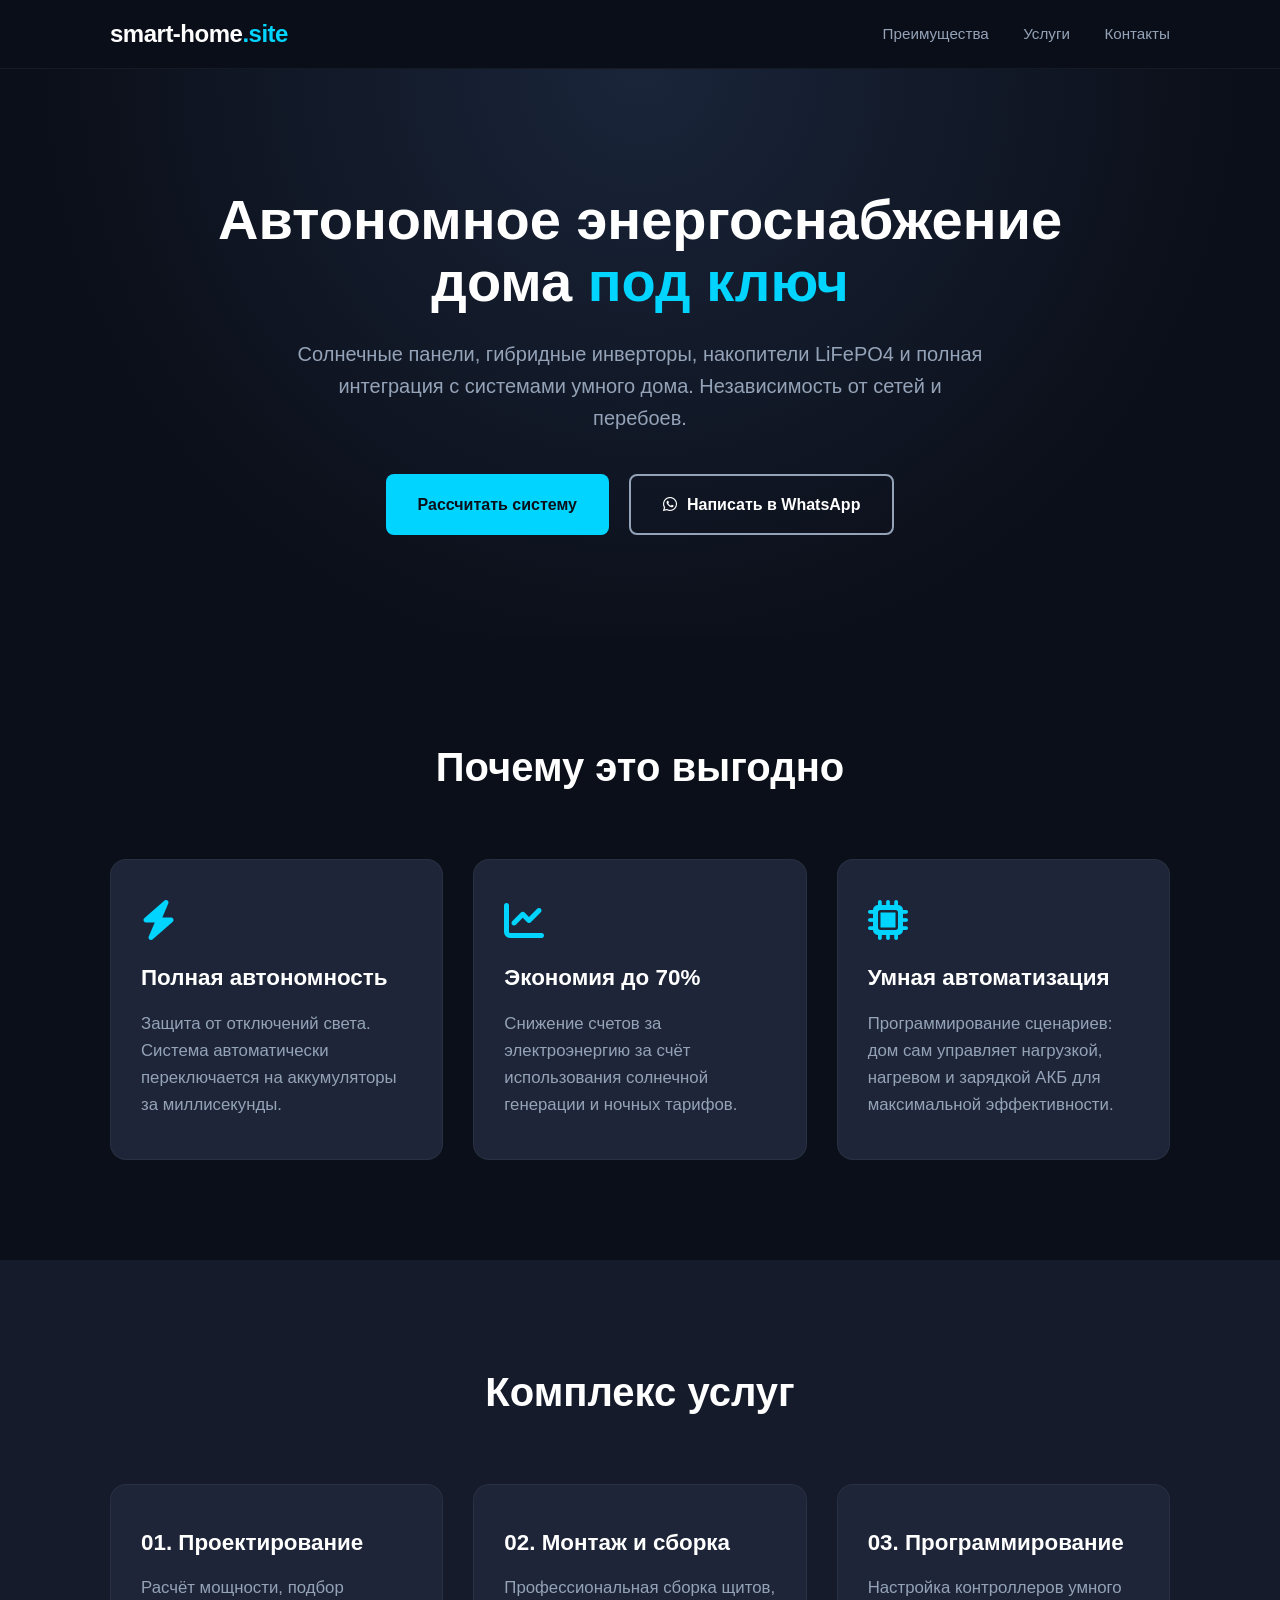
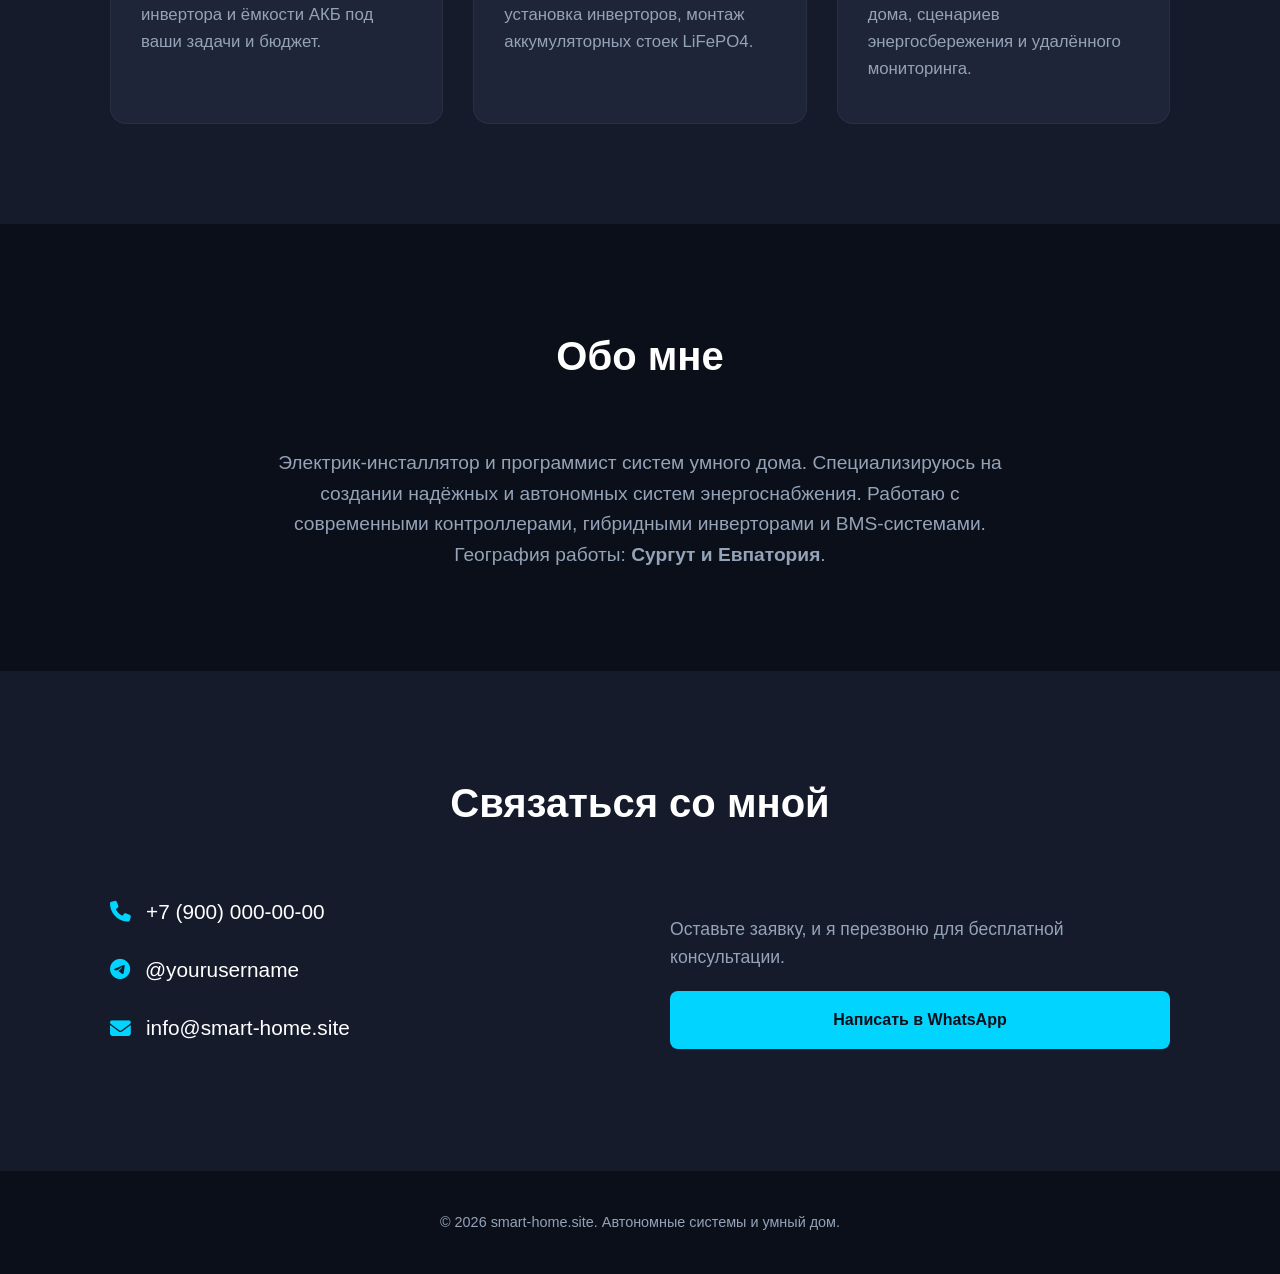
==== index.html @ 8fb22af4 "Update index.html" ====
<!DOCTYPE html>
<html lang="ru">
<head>
    <meta charset="UTF-8">
    <meta name="viewport" content="width=device-width, initial-scale=1.0">
    <title>Автономное энергоснабжение и умный дом | smart-home.site</title>
    <meta name="description" content="Проектирование и монтаж систем автономного энергоснабжения: солнечные панели, инверторы, LiFePO4 аккумуляторы и программирование умного дома. Сургут, Евпатория.">
    <link rel="stylesheet" href="style.css">
    <link rel="stylesheet" href="https://cdnjs.cloudflare.com/ajax/libs/font-awesome/6.4.0/css/all.min.css">
</head>
<body>
    <header>
        <div class="container header-content">
            <div class="logo">smart-home<span class="accent">.site</span></div>
            <nav>
                <a href="#advantages">Преимущества</a>
                <a href="#services">Услуги</a>
                <a href="#contact">Контакты</a>
            </nav>
        </div>
    </header>

    <section class="hero">
        <div class="container">
            <h1>Автономное энергоснабжение <br>дома <span class="accent">под ключ</span></h1>
            <p class="hero-subtitle">Солнечные панели, гибридные инверторы, накопители LiFePO4 и полная интеграция с системами умного дома. Независимость от сетей и перебоев.</p>
            <div class="hero-buttons">
                <a href="#contact" class="btn btn-primary">Рассчитать систему</a>
                <a href="https://wa.me/79000000000" class="btn btn-outline"><i class="fab fa-whatsapp"></i> Написать в WhatsApp</a>
            </div>
        </div>
    </section>

    <section id="advantages" class="section">
        <div class="container">
            <h2 class="section-title">Почему это выгодно</h2>
            <div class="grid-3">
                <div class="card">
                    <i class="fas fa-bolt card-icon"></i>
                    <h3>Полная автономность</h3>
                    <p>Защита от отключений света. Система автоматически переключается на аккумуляторы за миллисекунды.</p>
                </div>
                <div class="card">
                    <i class="fas fa-chart-line card-icon"></i>
                    <h3>Экономия до 70%</h3>
                    <p>Снижение счетов за электроэнергию за счёт использования солнечной генерации и ночных тарифов.</p>
                </div>
                <div class="card">
                    <i class="fas fa-microchip card-icon"></i>
                    <h3>Умная автоматизация</h3>
                    <p>Программирование сценариев: дом сам управляет нагрузкой, нагревом и зарядкой АКБ для максимальной эффективности.</p>
                </div>
            </div>
        </div>
    </section>

    <section id="services" class="section bg-darker">
        <div class="container">
            <h2 class="section-title">Комплекс услуг</h2>
            <div class="grid-3">
                <div class="service-card">
                    <h3>01. Проектирование</h3>
                    <p>Расчёт мощности, подбор инвертора и ёмкости АКБ под ваши задачи и бюджет.</p>
                </div>
                <div class="service-card">
                    <h3>02. Монтаж и сборка</h3>
                    <p>Профессиональная сборка щитов, установка инверторов, монтаж аккумуляторных стоек LiFePO4.</p>
                </div>
                <div class="service-card">
                    <h3>03. Программирование</h3>
                    <p>Настройка контроллеров умного дома, сценариев энергосбережения и удалённого мониторинга.</p>
                </div>
            </div>
        </div>
    </section>

    <section class="section">
        <div class="container about-block">
            <h2 class="section-title">Обо мне</h2>
            <p>Электрик-инсталлятор и программист систем умного дома. Специализируюсь на создании надёжных и автономных систем энергоснабжения. Работаю с современными контроллерами, гибридными инверторами и BMS-системами. География работы: <strong>Сургут и Евпатория</strong>.</p>
        </div>
    </section>

    <section id="contact" class="section bg-darker">
        <div class="container">
            <h2 class="section-title">Связаться со мной</h2>
            <div class="contact-grid">
                <div class="contact-info">
                    <p><i class="fas fa-phone accent"></i> <a href="tel:+79000000000">+7 (900) 000-00-00</a></p>
                    <p><i class="fab fa-telegram accent"></i> <a href="https://t.me/yourusername" target="_blank">@yourusername</a></p>
                    <p><i class="fas fa-envelope accent"></i> <a href="mailto:info@smart-home.site">info@smart-home.site</a></p>
                </div>
                <div class="contact-form">
                    <p class="form-note">Оставьте заявку, и я перезвоню для бесплатной консультации.</p>
                    <!-- Здесь можно позже подключить форму (например, Formspree или Telegram-бот) -->
                    <a href="https://wa.me/79000000000" class="btn btn-primary full-width">Написать в WhatsApp</a>
                </div>
            </div>
        </div>
    </section>

    <footer>
        <div class="container">
            <p>© 2026 smart-home.site. Автономные системы и умный дом.</p>
        </div>
    </footer>
</body>
</html>
---- style.css ----
:root {
    --bg-primary: #0b0f19;
    --bg-secondary: #151b2b;
    --bg-card: #1e2538;
    --accent: #00d4ff;
    --accent-hover: #00a8cc;
    --text-primary: #ffffff;
    --text-secondary: #94a3b8;
    --font-main: -apple-system, BlinkMacSystemFont, 'Segoe UI', Roboto, Oxygen, Ubuntu, Cantarell, sans-serif;
}

* { margin: 0; padding: 0; box-sizing: border-box; }

html { scroll-behavior: smooth; }

body {
    font-family: var(--font-main);
    background-color: var(--bg-primary);
    color: var(--text-primary);
    line-height: 1.6;
}

.container {
    max-width: 1100px;
    margin: 0 auto;
    padding: 0 20px;
}

/* Header */
header {
    background: rgba(11, 15, 25, 0.95);
    backdrop-filter: blur(10px);
    position: sticky;
    top: 0;
    z-index: 1000;
    border-bottom: 1px solid rgba(255,255,255,0.05);
    padding: 15px 0;
}

.header-content {
    display: flex;
    justify-content: space-between;
    align-items: center;
}

.logo {
    font-size: 1.5rem;
    font-weight: 700;
    letter-spacing: -0.5px;
}

.accent { color: var(--accent); }

nav a {
    color: var(--text-secondary);
    text-decoration: none;
    margin-left: 30px;
    font-size: 0.95rem;
    transition: color 0.3s;
}

nav a:hover { color: var(--accent); }

/* Hero */
.hero {
    padding: 120px 0 100px;
    text-align: center;
    background: radial-gradient(circle at top center, #1a253a 0%, var(--bg-primary) 70%);
}

.hero h1 {
    font-size: 3.5rem;
    line-height: 1.1;
    margin-bottom: 25px;
    font-weight: 800;
}

.hero-subtitle {
    font-size: 1.25rem;
    color: var(--text-secondary);
    max-width: 700px;
    margin: 0 auto 40px;
}

.hero-buttons {
    display: flex;
    gap: 20px;
    justify-content: center;
    flex-wrap: wrap;
}

/* Buttons */
.btn {
    display: inline-flex;
    align-items: center;
    gap: 10px;
    padding: 16px 32px;
    border-radius: 8px;
    text-decoration: none;
    font-weight: 600;
    font-size: 1rem;
    transition: all 0.3s ease;
}

.btn-primary {
    background: var(--accent);
    color: var(--bg-primary);
}

.btn-primary:hover {
    background: var(--accent-hover);
    transform: translateY(-2px);
    box-shadow: 0 10px 30px rgba(0, 212, 255, 0.2);
}

.btn-outline {
    border: 2px solid var(--text-secondary);
    color: var(--text-primary);
}

.btn-outline:hover {
    border-color: var(--accent);
    color: var(--accent);
}

.full-width { width: 100%; justify-content: center; }

/* Sections */
.section { padding: 100px 0; }
.bg-darker { background-color: var(--bg-secondary); }

.section-title {
    font-size: 2.5rem;
    text-align: center;
    margin-bottom: 60px;
    font-weight: 700;
}

/* Grid & Cards */
.grid-3 {
    display: grid;
    grid-template-columns: repeat(auto-fit, minmax(300px, 1fr));
    gap: 30px;
}

.card, .service-card {
    background: var(--bg-card);
    padding: 40px 30px;
    border-radius: 16px;
    border: 1px solid rgba(255,255,255,0.05);
    transition: transform 0.3s, border-color 0.3s;
}

.card:hover, .service-card:hover {
    transform: translateY(-5px);
    border-color: var(--accent);
}

.card-icon {
    font-size: 2.5rem;
    color: var(--accent);
    margin-bottom: 20px;
}

.card h3, .service-card h3 {
    font-size: 1.4rem;
    margin-bottom: 15px;
}

.card p, .service-card p {
    color: var(--text-secondary);
    font-size: 1.05rem;
}

/* About */
.about-block {
    text-align: center;
    max-width: 800px;
}

.about-block p {
    font-size: 1.2rem;
    color: var(--text-secondary);
}

/* Contact */
.contact-grid {
    display: grid;
    grid-template-columns: 1fr 1fr;
    gap: 60px;
    align-items: center;
}

.contact-info p {
    font-size: 1.3rem;
    margin-bottom: 25px;
    display: flex;
    align-items: center;
    gap: 15px;
}

.contact-info a {
    color: var(--text-primary);
    text-decoration: none;
    transition: color 0.3s;
}

.contact-info a:hover { color: var(--accent); }

.form-note {
    color: var(--text-secondary);
    margin-bottom: 20px;
    font-size: 1.1rem;
}

/* Footer */
footer {
    padding: 40px 0;
    text-align: center;
    color: var(--text-secondary);
    border-top: 1px solid rgba(255,255,255,0.05);
    font-size: 0.9rem;
}

/* Mobile */
@media (max-width: 768px) {
    .hero h1 { font-size: 2.2rem; }
    .hero-subtitle { font-size: 1.1rem; }
    .section-title { font-size: 2rem; margin-bottom: 40px; }
    .contact-grid { grid-template-columns: 1fr; gap: 40px; }
    nav { display: none; } /* Можно добавить бургер-меню позже, пока скрываем для простоты */
    .header-content { justify-content: center; }
}
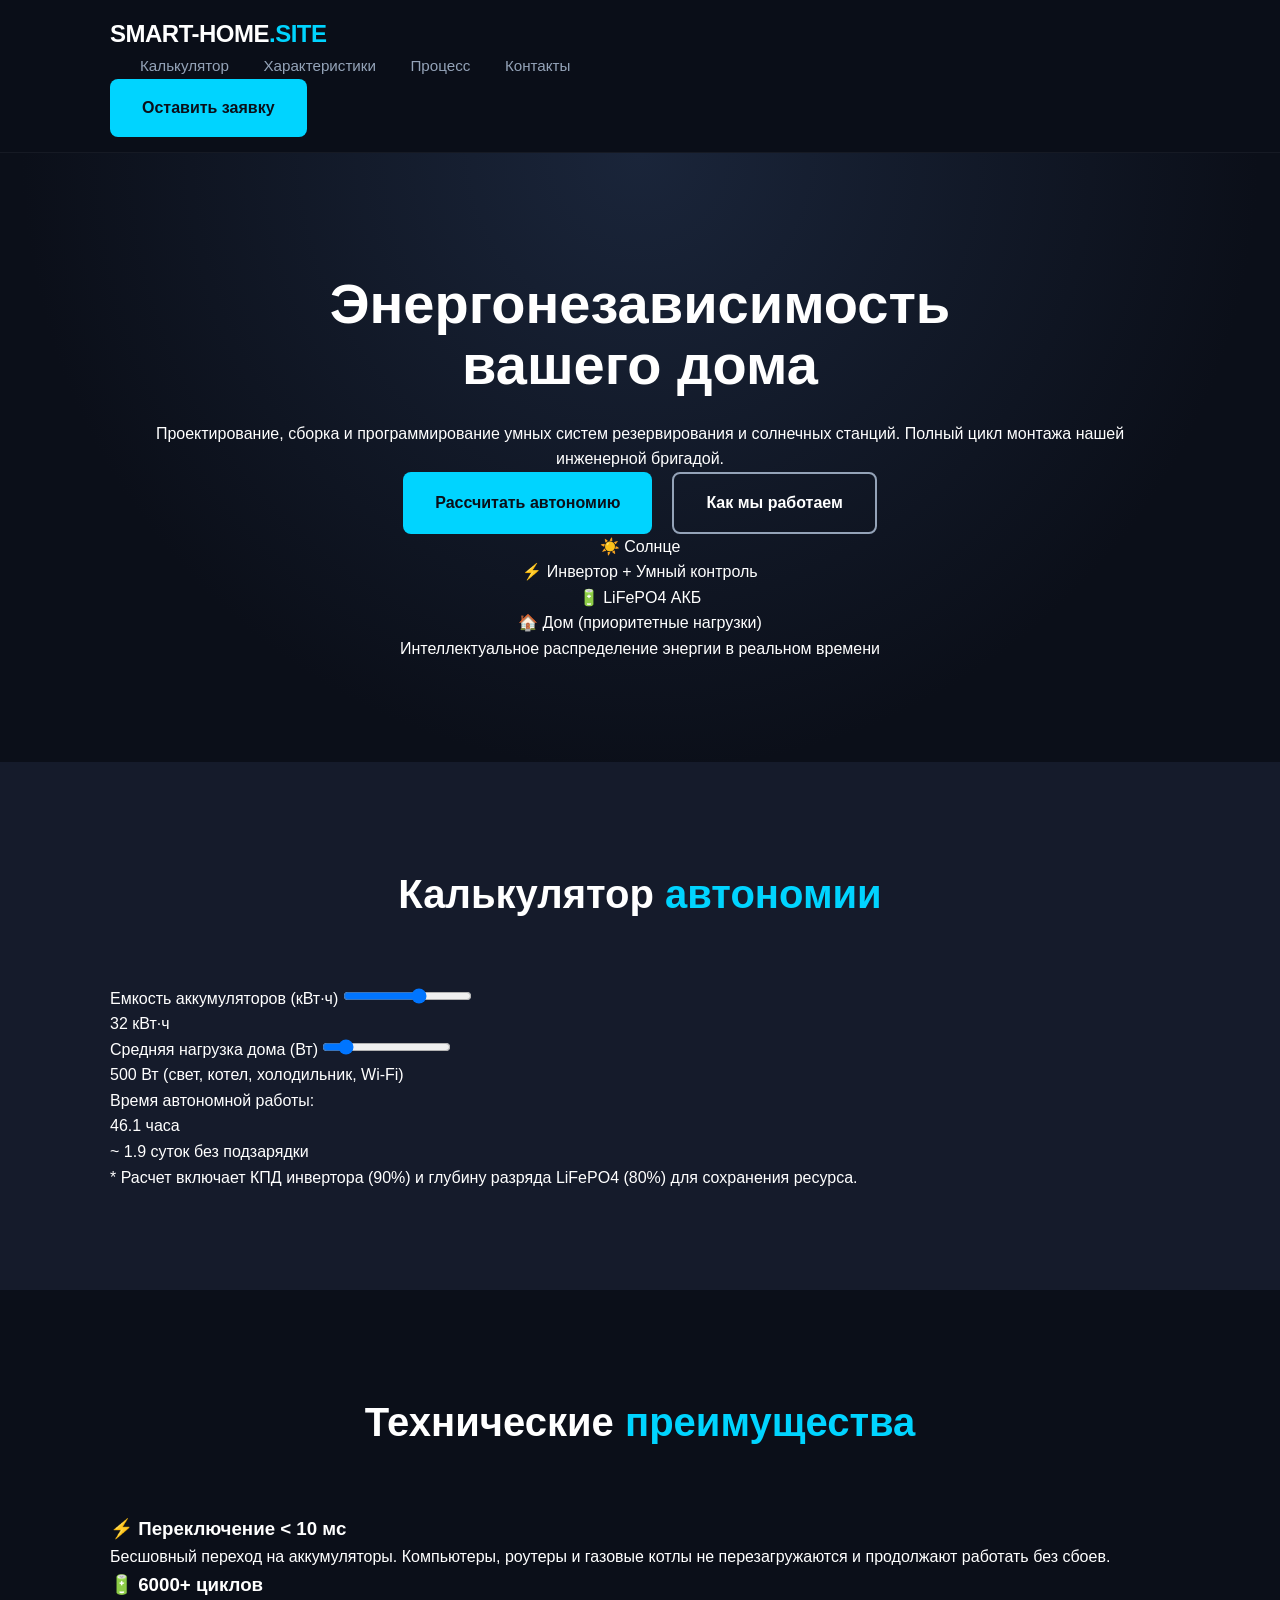
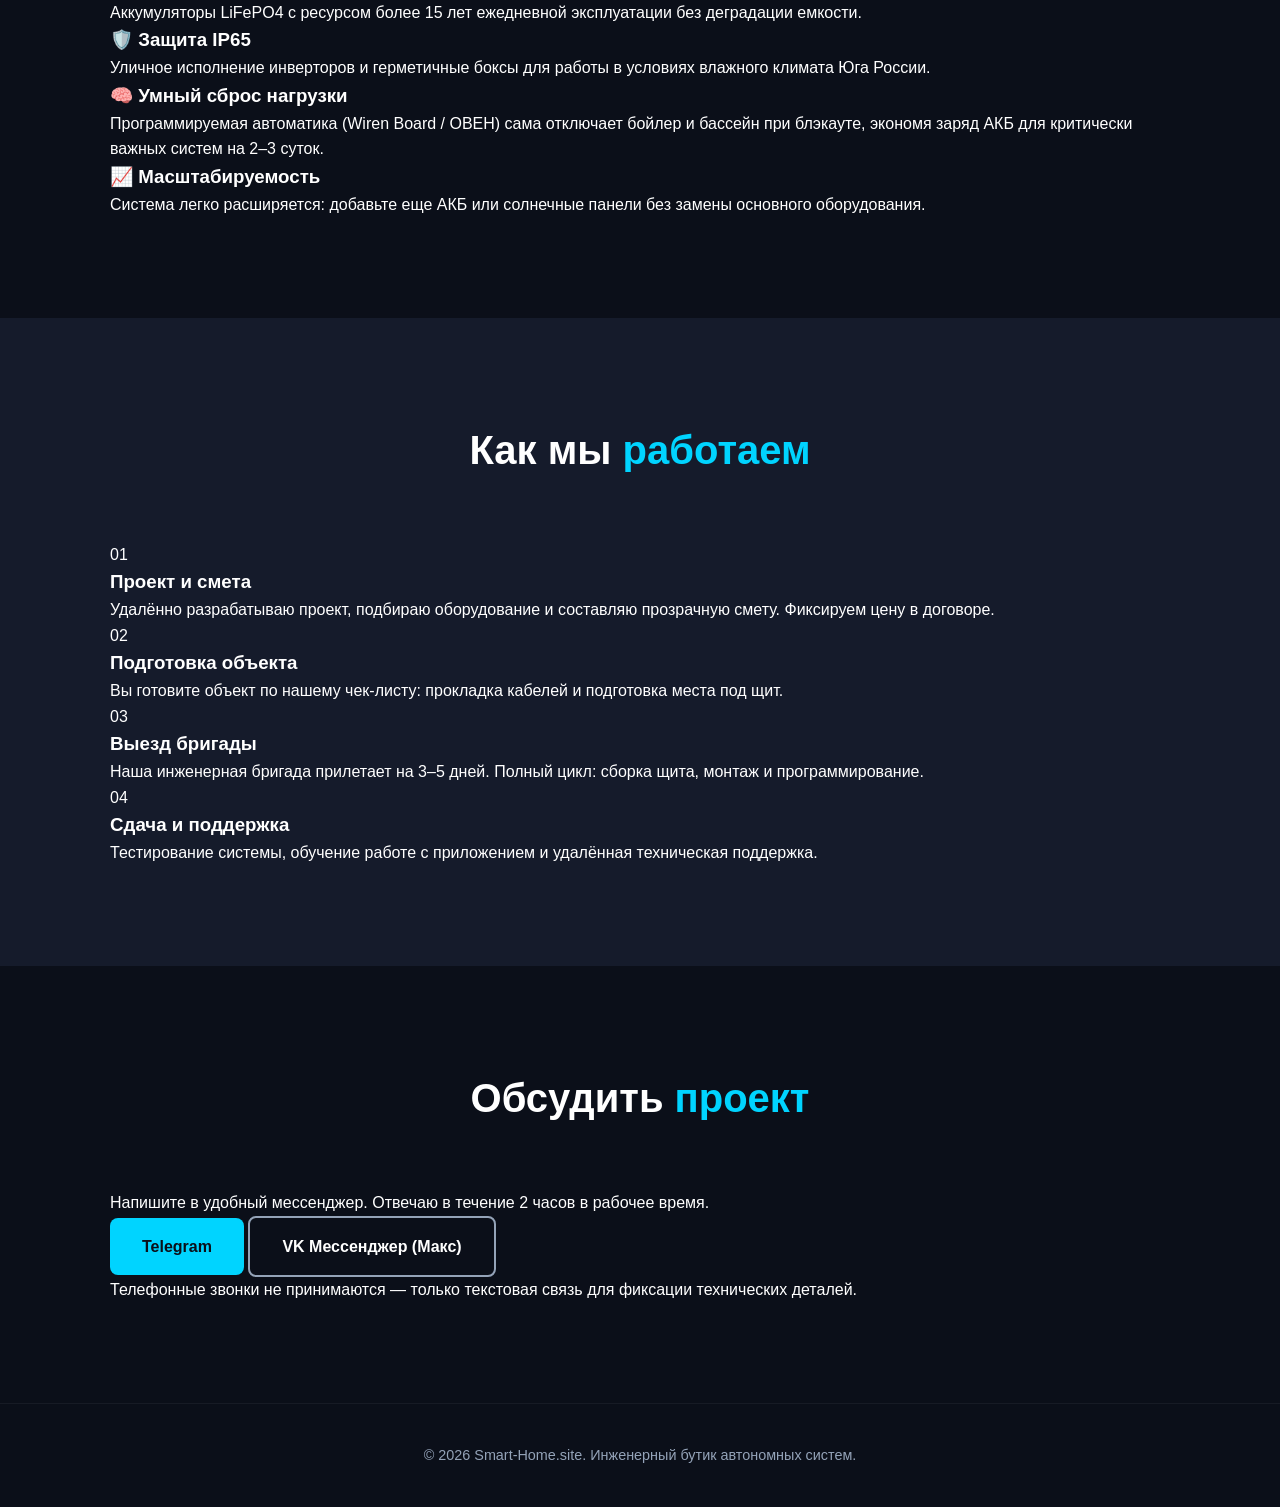
==== commit ddf55e76: "Update index.html" ====
--- a/index.html
+++ b/index.html
@@ -3,106 +3,195 @@
 <head>
     <meta charset="UTF-8">
     <meta name="viewport" content="width=device-width, initial-scale=1.0">
-    <title>Автономное энергоснабжение и умный дом | smart-home.site</title>
-    <meta name="description" content="Проектирование и монтаж систем автономного энергоснабжения: солнечные панели, инверторы, LiFePO4 аккумуляторы и программирование умного дома. Сургут, Евпатория.">
+    <title>Smart Home | Инженерный бутик автономных систем</title>
     <link rel="stylesheet" href="style.css">
-    <link rel="stylesheet" href="https://cdnjs.cloudflare.com/ajax/libs/font-awesome/6.4.0/css/all.min.css">
+    <link rel="preconnect" href="https://fonts.googleapis.com">
+    <link href="https://fonts.googleapis.com/css2?family=Inter:wght@400;600;800&display=swap" rel="stylesheet">
 </head>
 <body>
-    <header>
-        <div class="container header-content">
-            <div class="logo">smart-home<span class="accent">.site</span></div>
-            <nav>
-                <a href="#advantages">Преимущества</a>
-                <a href="#services">Услуги</a>
-                <a href="#contact">Контакты</a>
+
+    <header class="header">
+        <div class="container header-inner">
+            <div class="logo">SMART-HOME<span class="accent">.SITE</span></div>
+            <nav class="nav">
+                <a href="#calculator">Калькулятор</a>
+                <a href="#specs">Характеристики</a>
+                <a href="#process">Процесс</a>
+                <a href="#contacts">Контакты</a>
             </nav>
+            <a href="#contacts" class="btn btn-primary">Оставить заявку</a>
         </div>
     </header>
 
     <section class="hero">
-        <div class="container">
-            <h1>Автономное энергоснабжение <br>дома <span class="accent">под ключ</span></h1>
-            <p class="hero-subtitle">Солнечные панели, гибридные инверторы, накопители LiFePO4 и полная интеграция с системами умного дома. Независимость от сетей и перебоев.</p>
-            <div class="hero-buttons">
-                <a href="#contact" class="btn btn-primary">Рассчитать систему</a>
-                <a href="https://wa.me/79000000000" class="btn btn-outline"><i class="fab fa-whatsapp"></i> Написать в WhatsApp</a>
+        <div class="container hero-grid">
+            <div class="hero-text">
+                <h1>Энергонезависимость <br><span class="glow">вашего дома</span></h1>
+                <p>Проектирование, сборка и программирование умных систем резервирования и солнечных станций. Полный цикл монтажа нашей инженерной бригадой.</p>
+                <div class="hero-buttons">
+                    <a href="#calculator" class="btn btn-primary">Рассчитать автономию</a>
+                    <a href="#process" class="btn btn-outline">Как мы работаем</a>
+                </div>
+            </div>
+            
+            <!-- Интерактивная визуализация потоков энергии -->
+            <div class="hero-visual">
+                <div class="energy-diagram">
+                    <div class="node solar">
+                        <span class="icon">☀️</span>
+                        <span class="label">Солнце</span>
+                    </div>
+                    <div class="flow flow-1"></div>
+                    <div class="node inverter">
+                        <span class="icon">⚡</span>
+                        <span class="label">Инвертор + Умный контроль</span>
+                    </div>
+                    <div class="flow flow-2"></div>
+                    <div class="node battery">
+                        <span class="icon">🔋</span>
+                        <span class="label">LiFePO4 АКБ</span>
+                    </div>
+                    <div class="flow flow-3"></div>
+                    <div class="node house">
+                        <span class="icon">🏠</span>
+                        <span class="label">Дом (приоритетные нагрузки)</span>
+                    </div>
+                </div>
+                <p class="visual-caption">Интеллектуальное распределение энергии в реальном времени</p>
             </div>
         </div>
     </section>
 
-    <section id="advantages" class="section">
+    <section id="calculator" class="section bg-darker">
         <div class="container">
-            <h2 class="section-title">Почему это выгодно</h2>
-            <div class="grid-3">
-                <div class="card">
-                    <i class="fas fa-bolt card-icon"></i>
-                    <h3>Полная автономность</h3>
-                    <p>Защита от отключений света. Система автоматически переключается на аккумуляторы за миллисекунды.</p>
+            <h2 class="section-title">Калькулятор <span class="accent">автономии</span></h2>
+            <div class="calculator-card">
+                <div class="calc-inputs">
+                    <div class="input-group">
+                        <label>Емкость аккумуляторов (кВт·ч)</label>
+                        <input type="range" id="batteryCap" min="5" max="50" value="32" step="1">
+                        <div class="value-display"><span id="batteryVal">32</span> кВт·ч</div>
+                    </div>
+                    <div class="input-group">
+                        <label>Средняя нагрузка дома (Вт)</label>
+                        <input type="range" id="loadPower" min="100" max="3000" value="500" step="50">
+                        <div class="value-display"><span id="loadVal">500</span> Вт <span class="hint">(свет, котел, холодильник, Wi-Fi)</span></div>
+                    </div>
                 </div>
-                <div class="card">
-                    <i class="fas fa-chart-line card-icon"></i>
-                    <h3>Экономия до 70%</h3>
-                    <p>Снижение счетов за электроэнергию за счёт использования солнечной генерации и ночных тарифов.</p>
-                </div>
-                <div class="card">
-                    <i class="fas fa-microchip card-icon"></i>
-                    <h3>Умная автоматизация</h3>
-                    <p>Программирование сценариев: дом сам управляет нагрузкой, нагревом и зарядкой АКБ для максимальной эффективности.</p>
+                <div class="calc-result">
+                    <div class="result-label">Время автономной работы:</div>
+                    <div class="result-value"><span id="autonomyHours">54</span> часа</div>
+                    <div class="result-sub">~ <span id="autonomyDays">2.2</span> суток без подзарядки</div>
+                    <p class="calc-note">* Расчет включает КПД инвертора (90%) и глубину разряда LiFePO4 (80%) для сохранения ресурса.</p>
                 </div>
             </div>
         </div>
     </section>
 
-    <section id="services" class="section bg-darker">
+    <section id="specs" class="section">
         <div class="container">
-            <h2 class="section-title">Комплекс услуг</h2>
-            <div class="grid-3">
-                <div class="service-card">
-                    <h3>01. Проектирование</h3>
-                    <p>Расчёт мощности, подбор инвертора и ёмкости АКБ под ваши задачи и бюджет.</p>
+            <h2 class="section-title">Технические <span class="accent">преимущества</span></h2>
+            <div class="bento-grid">
+                <div class="bento-card large">
+                    <h3>⚡ Переключение < 10 мс</h3>
+                    <p>Бесшовный переход на аккумуляторы. Компьютеры, роутеры и газовые котлы не перезагружаются и продолжают работать без сбоев.</p>
                 </div>
-                <div class="service-card">
-                    <h3>02. Монтаж и сборка</h3>
-                    <p>Профессиональная сборка щитов, установка инверторов, монтаж аккумуляторных стоек LiFePO4.</p>
+                <div class="bento-card">
+                    <h3>🔋 6000+ циклов</h3>
+                    <p>Аккумуляторы LiFePO4 с ресурсом более 15 лет ежедневной эксплуатации без деградации емкости.</p>
                 </div>
-                <div class="service-card">
-                    <h3>03. Программирование</h3>
-                    <p>Настройка контроллеров умного дома, сценариев энергосбережения и удалённого мониторинга.</p>
+                <div class="bento-card">
+                    <h3>🛡️ Защита IP65</h3>
+                    <p>Уличное исполнение инверторов и герметичные боксы для работы в условиях влажного климата Юга России.</p>
+                </div>
+                <div class="bento-card wide">
+                    <h3>🧠 Умный сброс нагрузки</h3>
+                    <p>Программируемая автоматика (Wiren Board / ОВЕН) сама отключает бойлер и бассейн при блэкауте, экономя заряд АКБ для критически важных систем на 2–3 суток.</p>
+                </div>
+                <div class="bento-card">
+                    <h3>📈 Масштабируемость</h3>
+                    <p>Система легко расширяется: добавьте еще АКБ или солнечные панели без замены основного оборудования.</p>
                 </div>
             </div>
         </div>
     </section>
 
-    <section class="section">
-        <div class="container about-block">
-            <h2 class="section-title">Обо мне</h2>
-            <p>Электрик-инсталлятор и программист систем умного дома. Специализируюсь на создании надёжных и автономных систем энергоснабжения. Работаю с современными контроллерами, гибридными инверторами и BMS-системами. География работы: <strong>Сургут и Евпатория</strong>.</p>
-        </div>
-    </section>
-
-    <section id="contact" class="section bg-darker">
+    <section id="process" class="section bg-darker">
         <div class="container">
-            <h2 class="section-title">Связаться со мной</h2>
-            <div class="contact-grid">
-                <div class="contact-info">
-                    <p><i class="fas fa-phone accent"></i> <a href="tel:+79000000000">+7 (900) 000-00-00</a></p>
-                    <p><i class="fab fa-telegram accent"></i> <a href="https://t.me/yourusername" target="_blank">@yourusername</a></p>
-                    <p><i class="fas fa-envelope accent"></i> <a href="mailto:info@smart-home.site">info@smart-home.site</a></p>
+            <h2 class="section-title">Как мы <span class="accent">работаем</span></h2>
+            <div class="steps-grid">
+                <div class="step-card">
+                    <div class="step-number">01</div>
+                    <h3>Проект и смета</h3>
+                    <p>Удалённо разрабатываю проект, подбираю оборудование и составляю прозрачную смету. Фиксируем цену в договоре.</p>
                 </div>
-                <div class="contact-form">
-                    <p class="form-note">Оставьте заявку, и я перезвоню для бесплатной консультации.</p>
-                    <!-- Здесь можно позже подключить форму (например, Formspree или Telegram-бот) -->
-                    <a href="https://wa.me/79000000000" class="btn btn-primary full-width">Написать в WhatsApp</a>
+                <div class="step-card">
+                    <div class="step-number">02</div>
+                    <h3>Подготовка объекта</h3>
+                    <p>Вы готовите объект по нашему чек-листу: прокладка кабелей и подготовка места под щит.</p>
+                </div>
+                <div class="step-card">
+                    <div class="step-number">03</div>
+                    <h3>Выезд бригады</h3>
+                    <p>Наша инженерная бригада прилетает на 3–5 дней. Полный цикл: сборка щита, монтаж и программирование.</p>
+                </div>
+                <div class="step-card">
+                    <div class="step-number">04</div>
+                    <h3>Сдача и поддержка</h3>
+                    <p>Тестирование системы, обучение работе с приложением и удалённая техническая поддержка.</p>
                 </div>
             </div>
         </div>
     </section>
 
-    <footer>
+    <section id="contacts" class="section">
+        <div class="container contacts-content">
+            <h2 class="section-title">Обсудить <span class="accent">проект</span></h2>
+            <p class="contacts-subtitle">Напишите в удобный мессенджер. Отвечаю в течение 2 часов в рабочее время.</p>
+            <div class="contacts-links">
+                <a href="https://t.me/username" class="btn btn-primary btn-large">Telegram</a>
+                <a href="https://max.ru/username" class="btn btn-outline btn-large">VK Мессенджер (Макс)</a>
+            </div>
+            <p class="contacts-note">Телефонные звонки не принимаются — только текстовая связь для фиксации технических деталей.</p>
+        </div>
+    </section>
+
+    <footer class="footer">
         <div class="container">
-            <p>© 2026 smart-home.site. Автономные системы и умный дом.</p>
+            <p>© 2026 Smart-Home.site. Инженерный бутик автономных систем.</p>
         </div>
     </footer>
+
+    <script>
+        // Логика калькулятора автономии
+        const batterySlider = document.getElementById('batteryCap');
+        const loadSlider = document.getElementById('loadPower');
+        const batteryVal = document.getElementById('batteryVal');
+        const loadVal = document.getElementById('loadVal');
+        const autonomyHours = document.getElementById('autonomyHours');
+        const autonomyDays = document.getElementById('autonomyDays');
+
+        function calculate() {
+            const capacity = parseInt(batterySlider.value);
+            const load = parseInt(loadSlider.value);
+            
+            batteryVal.textContent = capacity;
+            loadVal.textContent = load;
+
+            // Формула: (Емкость * 1000 * 0.9 (КПД инвертора) * 0.8 (глубина разряда)) / Нагрузка
+            const usableEnergy = capacity * 1000 * 0.9 * 0.8;
+            const hours = (usableEnergy / load).toFixed(1);
+            const days = (hours / 24).toFixed(1);
+
+            autonomyHours.textContent = hours;
+            autonomyDays.textContent = days;
+        }
+
+        batterySlider.addEventListener('input', calculate);
+        loadSlider.addEventListener('input', calculate);
+        
+        // Инициализация
+        calculate();
+    </script>
 </body>
 </html>
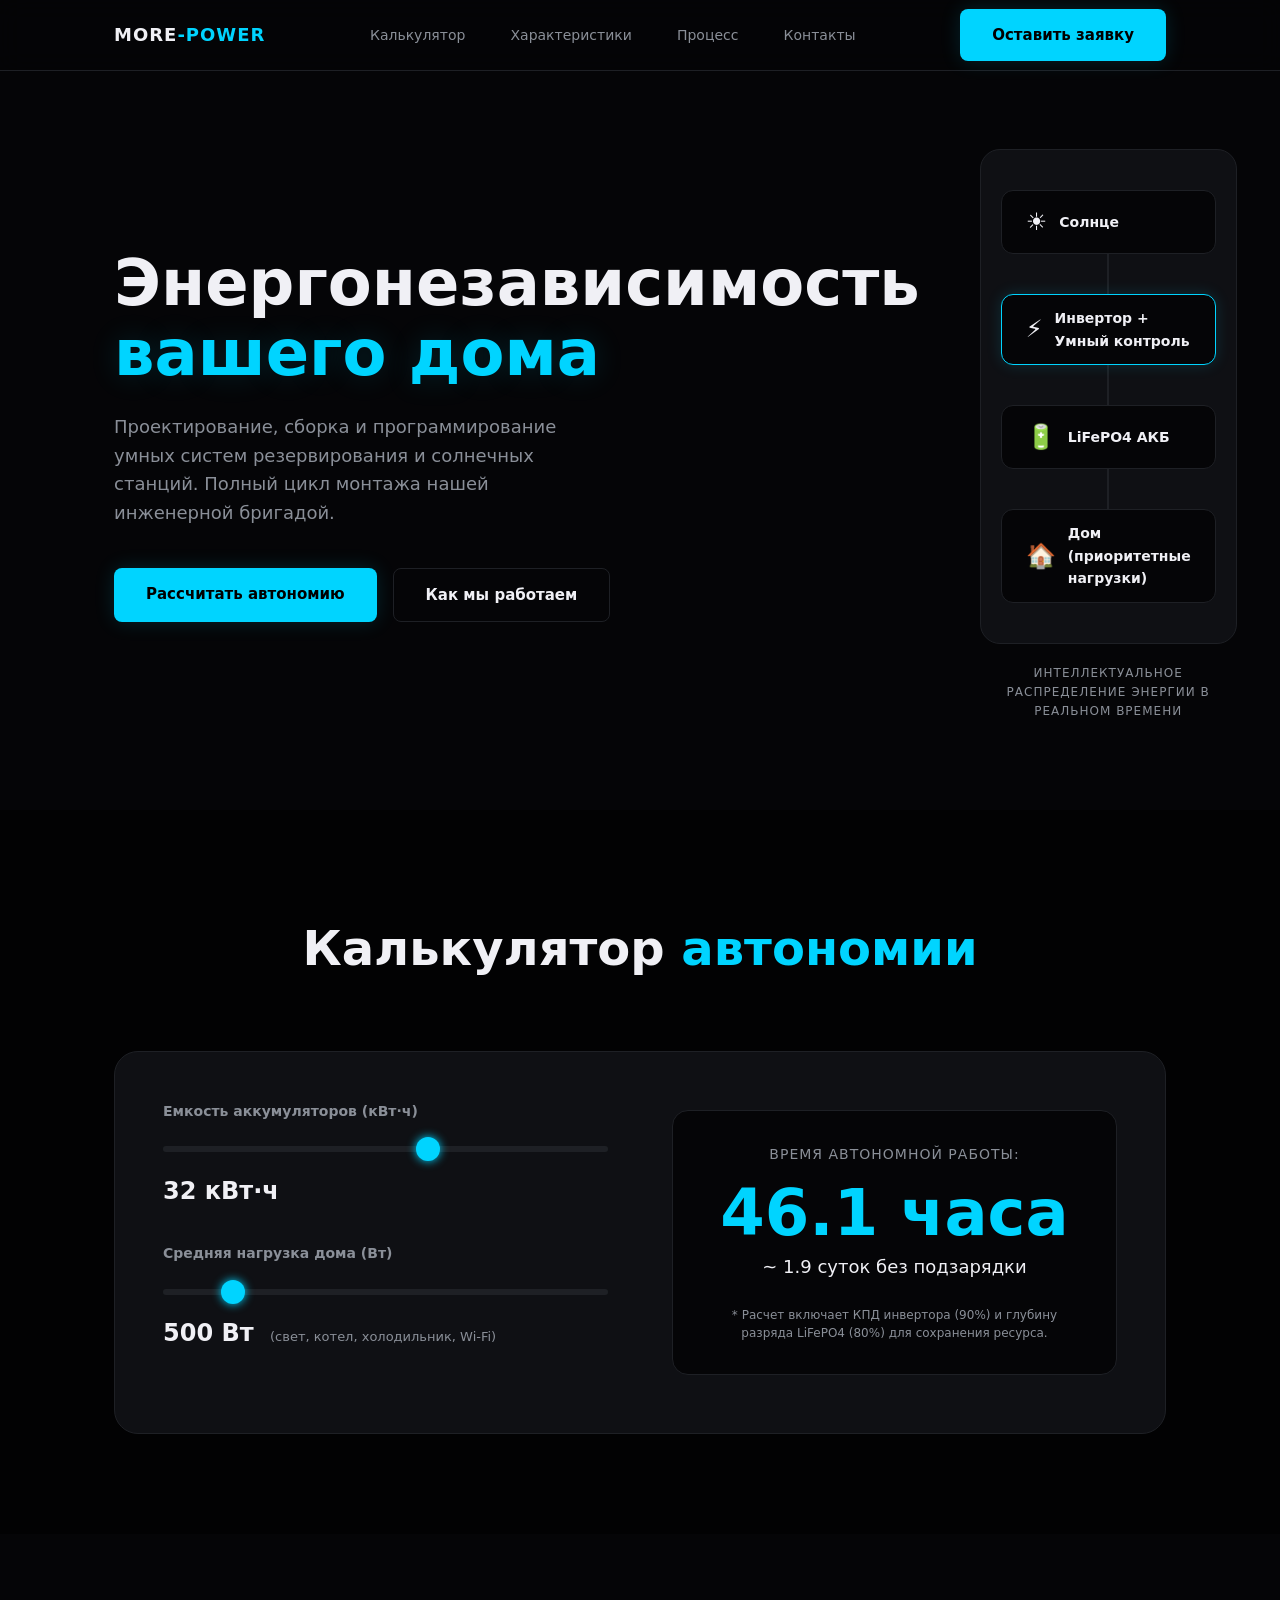
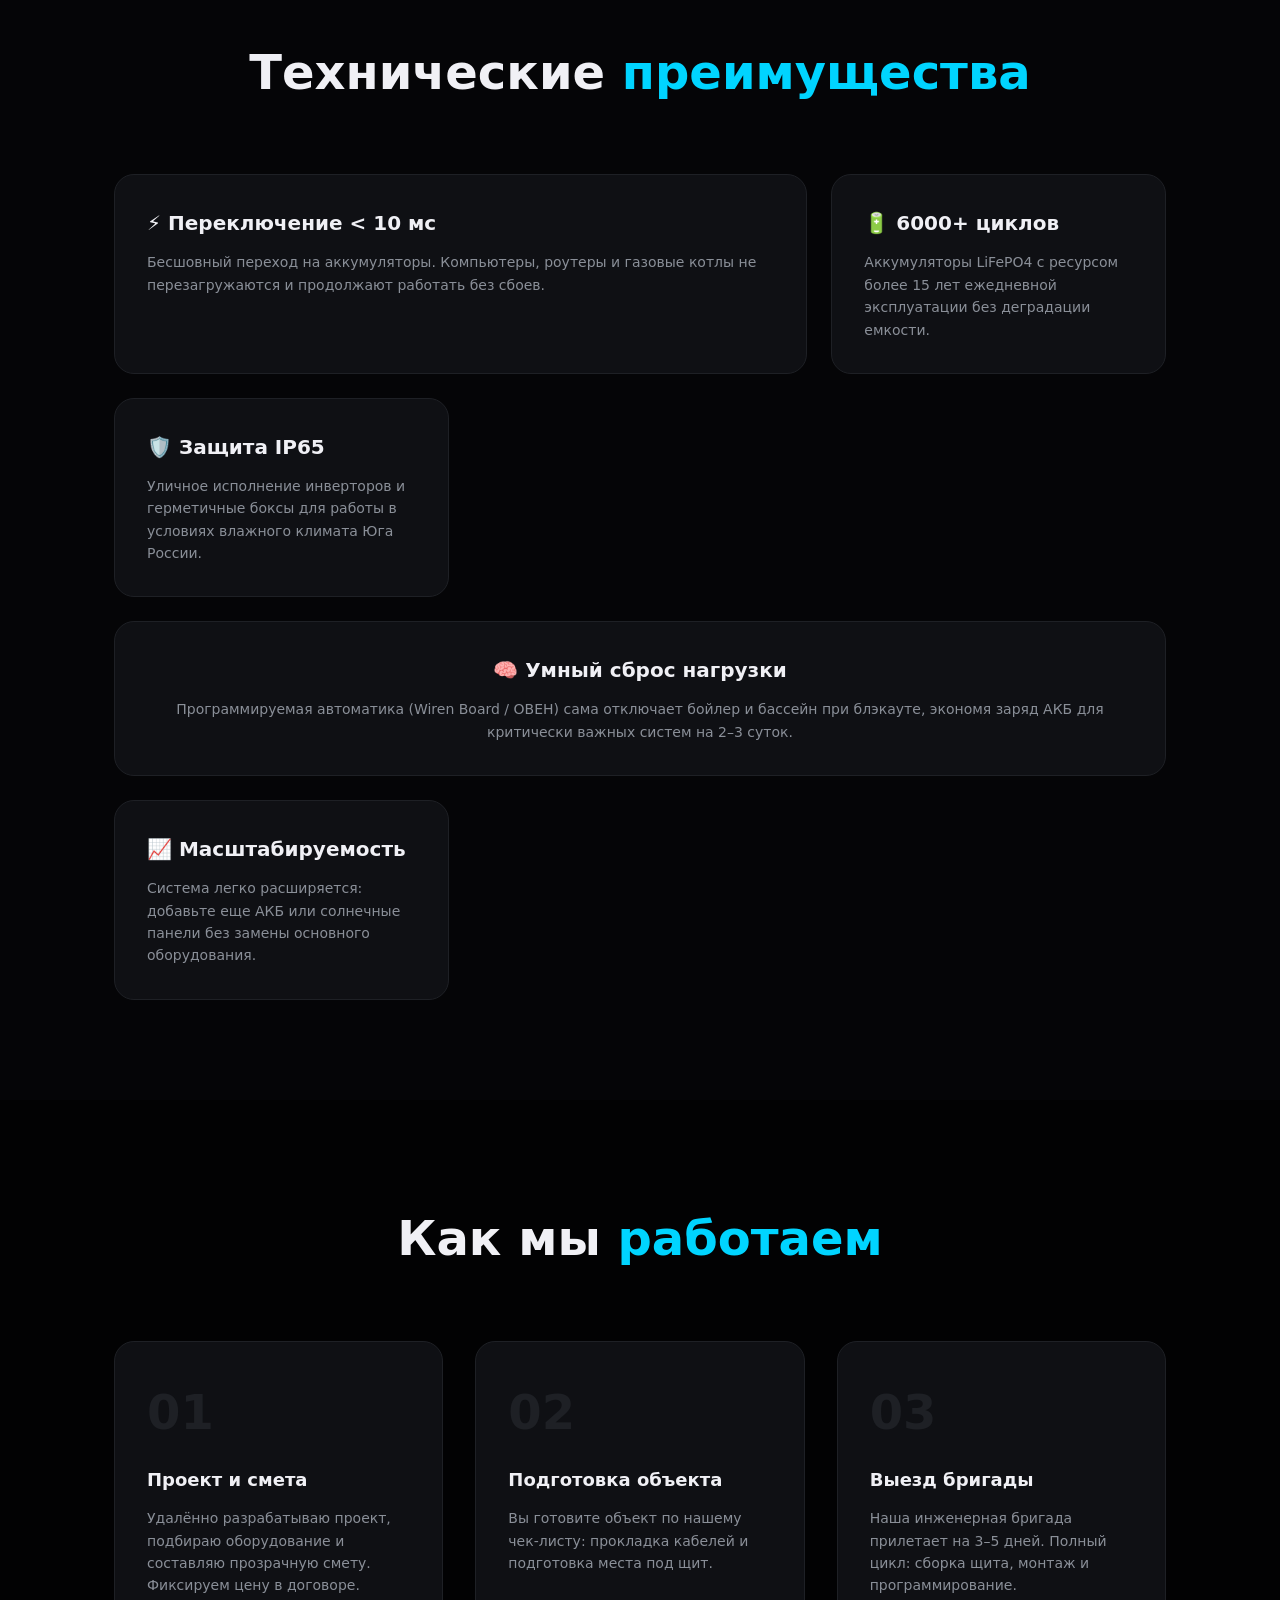
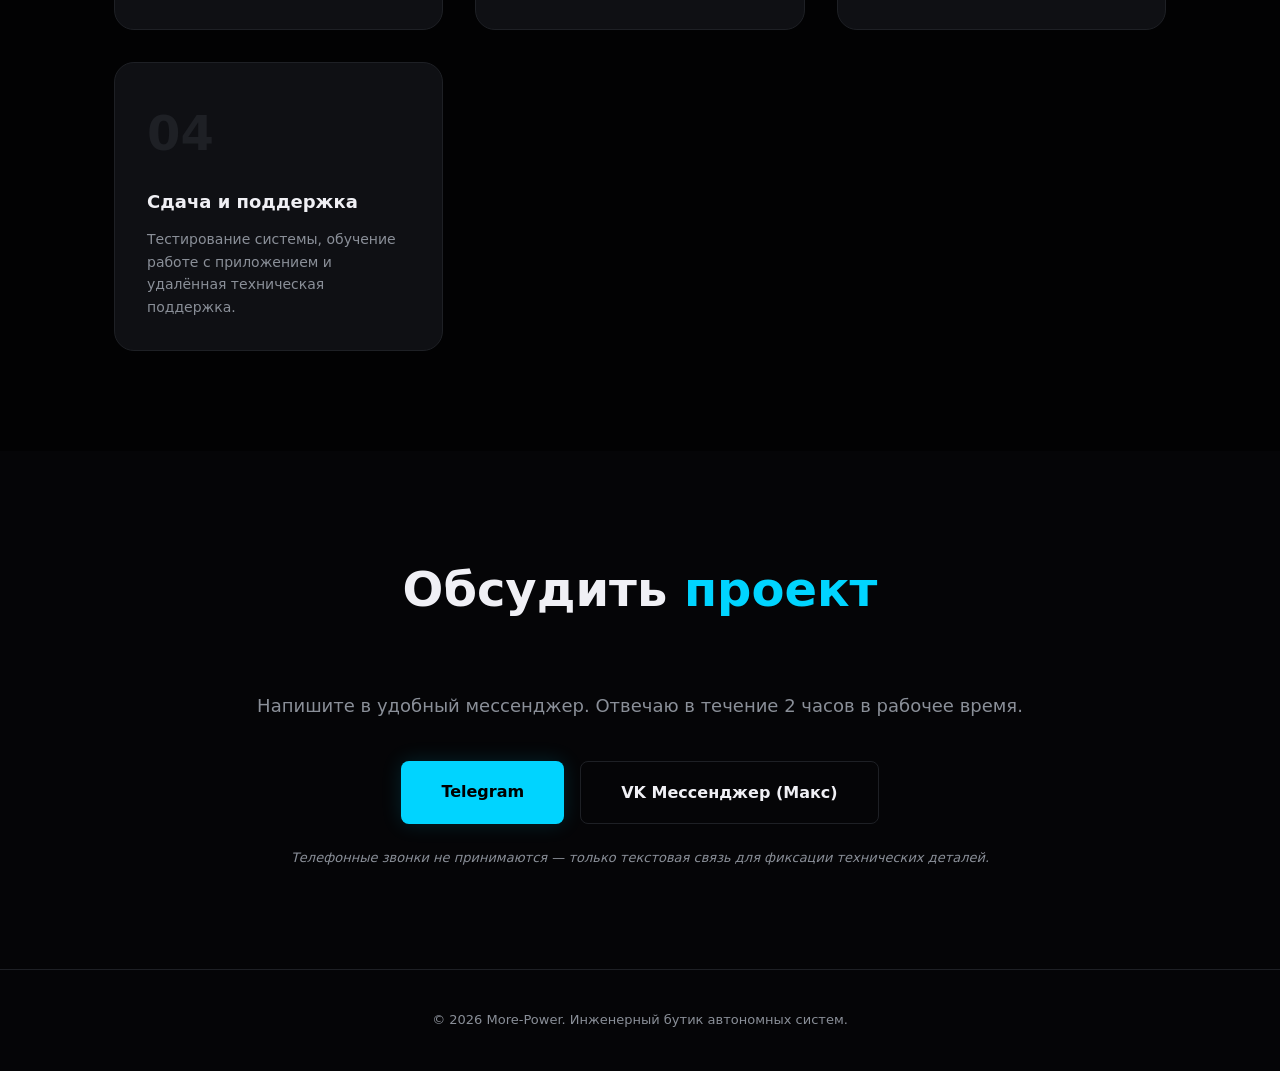
==== commit 9533efca: "Update index.html" ====
--- a/index.html
+++ b/index.html
@@ -3,7 +3,7 @@
 <head>
     <meta charset="UTF-8">
     <meta name="viewport" content="width=device-width, initial-scale=1.0">
-    <title>Smart Home | Инженерный бутик автономных систем</title>
+    <title>More Power | Инженерный бутик автономных систем</title>
     <link rel="stylesheet" href="style.css">
     <link rel="preconnect" href="https://fonts.googleapis.com">
     <link href="https://fonts.googleapis.com/css2?family=Inter:wght@400;600;800&display=swap" rel="stylesheet">
@@ -12,7 +12,7 @@
 
     <header class="header">
         <div class="container header-inner">
-            <div class="logo">SMART-HOME<span class="accent">.SITE</span></div>
+            <div class="logo">MORE<span class="accent">-POWER</span></div>
             <nav class="nav">
                 <a href="#calculator">Калькулятор</a>
                 <a href="#specs">Характеристики</a>
@@ -158,7 +158,7 @@
 
     <footer class="footer">
         <div class="container">
-            <p>© 2026 Smart-Home.site. Инженерный бутик автономных систем.</p>
+            <p>© 2026 More-Power. Инженерный бутик автономных систем.</p>
         </div>
     </footer>
 
--- a/style.css
+++ b/style.css
@@ -1,233 +1,167 @@
 :root {
-    --bg-primary: #0b0f19;
-    --bg-secondary: #151b2b;
-    --bg-card: #1e2538;
-    --accent: #00d4ff;
-    --accent-hover: #00a8cc;
-    --text-primary: #ffffff;
-    --text-secondary: #94a3b8;
-    --font-main: -apple-system, BlinkMacSystemFont, 'Segoe UI', Roboto, Oxygen, Ubuntu, Cantarell, sans-serif;
+    --bg-main: #050507;
+    --bg-darker: #020203;
+    --bg-card: #0f1014;
+    --text-main: #f0f0f5;
+    --text-muted: #8a8f98;
+    --accent: #00d4ff; /* Электрический голубой для свечения энергии */
+    --accent-dim: rgba(0, 212, 255, 0.15);
+    --border: #1e2025;
+    --font: 'Inter', system-ui, sans-serif;
 }
 
 * { margin: 0; padding: 0; box-sizing: border-box; }
 
-html { scroll-behavior: smooth; }
-
 body {
-    font-family: var(--font-main);
-    background-color: var(--bg-primary);
-    color: var(--text-primary);
+    font-family: var(--font);
+    background-color: var(--bg-main);
+    color: var(--text-main);
     line-height: 1.6;
+    -webkit-font-smoothing: antialiased;
 }
 
-.container {
-    max-width: 1100px;
-    margin: 0 auto;
-    padding: 0 20px;
+.container { max-width: 1100px; margin: 0 auto; padding: 0 24px; }
+a { text-decoration: none; color: inherit; }
+
+/* Кнопки */
+.btn {
+    display: inline-block;
+    padding: 14px 32px;
+    border-radius: 8px;
+    font-size: 15px;
+    font-weight: 600;
+    transition: all 0.3s ease;
+    cursor: pointer;
 }
+.btn-primary {
+    background-color: var(--accent);
+    color: #000;
+    box-shadow: 0 0 20px var(--accent-dim);
+}
+.btn-primary:hover { box-shadow: 0 0 30px rgba(0, 212, 255, 0.4); transform: translateY(-2px); }
+.btn-outline {
+    background-color: transparent;
+    border: 1px solid var(--border);
+    color: var(--text-main);
+}
+.btn-outline:hover { border-color: var(--accent); color: var(--accent); }
+.btn-large { padding: 18px 40px; font-size: 16px; }
 
-/* Header */
-header {
-    background: rgba(11, 15, 25, 0.95);
-    backdrop-filter: blur(10px);
-    position: sticky;
-    top: 0;
-    z-index: 1000;
-    border-bottom: 1px solid rgba(255,255,255,0.05);
-    padding: 15px 0;
+/* Шапка */
+.header {
+    position: fixed; top: 0; width: 100%;
+    background: rgba(5, 5, 7, 0.85);
+    backdrop-filter: blur(12px);
+    z-index: 100; border-bottom: 1px solid var(--border);
 }
-
-.header-content {
-    display: flex;
-    justify-content: space-between;
-    align-items: center;
-}
-
-.logo {
-    font-size: 1.5rem;
-    font-weight: 700;
-    letter-spacing: -0.5px;
-}
-
-.accent { color: var(--accent); }
-
-nav a {
-    color: var(--text-secondary);
-    text-decoration: none;
-    margin-left: 30px;
-    font-size: 0.95rem;
-    transition: color 0.3s;
-}
-
-nav a:hover { color: var(--accent); }
+.header-inner { display: flex; justify-content: space-between; align-items: center; height: 70px; }
+.logo { font-weight: 800; font-size: 18px; letter-spacing: 1px; }
+.logo .accent { color: var(--accent); }
+.nav a { margin: 0 20px; font-size: 14px; color: var(--text-muted); transition: color 0.3s; }
+.nav a:hover { color: var(--accent); }
 
 /* Hero */
-.hero {
-    padding: 120px 0 100px;
-    text-align: center;
-    background: radial-gradient(circle at top center, #1a253a 0%, var(--bg-primary) 70%);
+.hero { padding: 140px 0 80px; min-height: 90vh; display: flex; align-items: center; }
+.hero-grid { display: grid; grid-template-columns: 1fr 1fr; gap: 60px; align-items: center; }
+.hero h1 { font-size: clamp(40px, 5vw, 64px); font-weight: 800; line-height: 1.1; margin-bottom: 24px; }
+.glow { color: var(--accent); text-shadow: 0 0 30px var(--accent-dim); }
+.hero-text p { font-size: 18px; color: var(--text-muted); margin-bottom: 40px; max-width: 480px; }
+.hero-buttons { display: flex; gap: 16px; flex-wrap: wrap; }
+
+/* Анимация потоков энергии */
+.energy-diagram {
+    display: flex; flex-direction: column; align-items: center; gap: 0;
+    background: var(--bg-card); border: 1px solid var(--border); border-radius: 20px; padding: 40px 20px;
+    position: relative;
 }
+.node {
+    display: flex; align-items: center; gap: 12px;
+    background: var(--bg-main); border: 1px solid var(--border);
+    padding: 12px 24px; border-radius: 12px; width: 100%; max-width: 280px;
+    z-index: 2;
+}
+.node .icon { font-size: 24px; }
+.node .label { font-weight: 600; font-size: 14px; }
+.node.inverter { border-color: var(--accent); box-shadow: 0 0 15px var(--accent-dim); }
 
-.hero h1 {
-    font-size: 3.5rem;
-    line-height: 1.1;
-    margin-bottom: 25px;
-    font-weight: 800;
+.flow {
+    width: 2px; height: 40px; background: var(--border); position: relative; overflow: hidden;
 }
+.flow::after {
+    content: ''; position: absolute; top: -100%; left: 0; width: 100%; height: 100%;
+    background: linear-gradient(to bottom, transparent, var(--accent), transparent);
+    animation: flowDown 2s infinite linear;
+}
+@keyframes flowDown { 0% { top: -100%; } 100% { top: 100%; } }
 
-.hero-subtitle {
-    font-size: 1.25rem;
-    color: var(--text-secondary);
-    max-width: 700px;
-    margin: 0 auto 40px;
+.visual-caption { text-align: center; color: var(--text-muted); font-size: 12px; margin-top: 20px; letter-spacing: 1px; text-transform: uppercase; }
+
+/* Секции */
+.section { padding: 100px 0; }
+.bg-darker { background-color: var(--bg-darker); }
+.section-title { font-size: clamp(32px, 4vw, 48px); font-weight: 800; text-align: center; margin-bottom: 64px; }
+.section-title .accent { color: var(--accent); }
+
+/* Калькулятор */
+.calculator-card {
+    background: var(--bg-card); border: 1px solid var(--border); border-radius: 24px;
+    padding: 48px; display: grid; grid-template-columns: 1fr 1fr; gap: 64px; align-items: center;
 }
+.input-group { margin-bottom: 32px; }
+.input-group label { display: block; font-size: 14px; font-weight: 600; margin-bottom: 12px; color: var(--text-muted); }
+input[type="range"] {
+    width: 100%; -webkit-appearance: none; height: 6px; background: var(--border); border-radius: 3px; outline: none;
+}
+input[type="range"]::-webkit-slider-thumb {
+    -webkit-appearance: none; width: 24px; height: 24px; background: var(--accent); border-radius: 50%; cursor: pointer;
+    box-shadow: 0 0 10px var(--accent);
+}
+.value-display { font-size: 24px; font-weight: 800; margin-top: 12px; color: var(--text-main); }
+.value-display .hint { font-size: 13px; font-weight: 400; color: var(--text-muted); margin-left: 8px; }
 
-.hero-buttons {
-    display: flex;
-    gap: 20px;
-    justify-content: center;
-    flex-wrap: wrap;
+.calc-result { text-align: center; padding: 32px; background: var(--bg-main); border-radius: 16px; border: 1px solid var(--border); }
+.result-label { font-size: 14px; color: var(--text-muted); text-transform: uppercase; letter-spacing: 1px; margin-bottom: 16px; }
+.result-value { font-size: 64px; font-weight: 800; color: var(--accent); line-height: 1; margin-bottom: 8px; }
+.result-sub { font-size: 18px; color: var(--text-main); margin-bottom: 24px; }
+.calc-note { font-size: 12px; color: var(--text-muted); line-height: 1.5; }
+
+/* Bento Grid */
+.bento-grid {
+    display: grid; grid-template-columns: repeat(3, 1fr); gap: 24px;
 }
-
-/* Buttons */
-.btn {
-    display: inline-flex;
-    align-items: center;
-    gap: 10px;
-    padding: 16px 32px;
-    border-radius: 8px;
-    text-decoration: none;
-    font-weight: 600;
-    font-size: 1rem;
-    transition: all 0.3s ease;
-}
-
-.btn-primary {
-    background: var(--accent);
-    color: var(--bg-primary);
-}
-
-.btn-primary:hover {
-    background: var(--accent-hover);
-    transform: translateY(-2px);
-    box-shadow: 0 10px 30px rgba(0, 212, 255, 0.2);
-}
-
-.btn-outline {
-    border: 2px solid var(--text-secondary);
-    color: var(--text-primary);
-}
-
-.btn-outline:hover {
-    border-color: var(--accent);
-    color: var(--accent);
-}
-
-.full-width { width: 100%; justify-content: center; }
-
-/* Sections */
-.section { padding: 100px 0; }
-.bg-darker { background-color: var(--bg-secondary); }
-
-.section-title {
-    font-size: 2.5rem;
-    text-align: center;
-    margin-bottom: 60px;
-    font-weight: 700;
-}
-
-/* Grid & Cards */
-.grid-3 {
-    display: grid;
-    grid-template-columns: repeat(auto-fit, minmax(300px, 1fr));
-    gap: 30px;
-}
-
-.card, .service-card {
-    background: var(--bg-card);
-    padding: 40px 30px;
-    border-radius: 16px;
-    border: 1px solid rgba(255,255,255,0.05);
+.bento-card {
+    background: var(--bg-card); border: 1px solid var(--border); border-radius: 20px; padding: 32px;
     transition: transform 0.3s, border-color 0.3s;
 }
+.bento-card:hover { transform: translateY(-4px); border-color: var(--accent); }
+.bento-card.large { grid-column: span 2; }
+.bento-card.wide { grid-column: span 3; text-align: center; }
+.bento-card h3 { font-size: 20px; margin-bottom: 12px; color: var(--text-main); }
+.bento-card p { font-size: 14px; color: var(--text-muted); line-height: 1.6; }
 
-.card:hover, .service-card:hover {
-    transform: translateY(-5px);
-    border-color: var(--accent);
+/* Процесс */
+.steps-grid { display: grid; grid-template-columns: repeat(auto-fit, minmax(240px, 1fr)); gap: 32px; }
+.step-card { background: var(--bg-card); padding: 32px; border-radius: 20px; border: 1px solid var(--border); }
+.step-number { font-size: 48px; font-weight: 800; color: var(--border); margin-bottom: 16px; }
+.step-card h3 { font-size: 18px; margin-bottom: 12px; }
+.step-card p { font-size: 14px; color: var(--text-muted); }
+
+/* Контакты */
+.contacts-content { text-align: center; }
+.contacts-subtitle { color: var(--text-muted); margin-bottom: 40px; font-size: 18px; }
+.contacts-links { display: flex; gap: 16px; justify-content: center; flex-wrap: wrap; margin-bottom: 24px; }
+.contacts-note { color: var(--text-muted); font-size: 13px; font-style: italic; }
+
+/* Подвал */
+.footer { padding: 40px 0; text-align: center; color: var(--text-muted); font-size: 13px; border-top: 1px solid var(--border); }
+
+/* Адаптив */
+@media (max-width: 900px) {
+    .hero-grid { grid-template-columns: 1fr; text-align: center; }
+    .hero-text p { margin: 0 auto 40px; }
+    .hero-buttons { justify-content: center; }
+    .calculator-card { grid-template-columns: 1fr; padding: 32px; }
+    .bento-grid { grid-template-columns: 1fr; }
+    .bento-card.large, .bento-card.wide { grid-column: span 1; }
+    .nav { display: none; }
 }
-
-.card-icon {
-    font-size: 2.5rem;
-    color: var(--accent);
-    margin-bottom: 20px;
-}
-
-.card h3, .service-card h3 {
-    font-size: 1.4rem;
-    margin-bottom: 15px;
-}
-
-.card p, .service-card p {
-    color: var(--text-secondary);
-    font-size: 1.05rem;
-}
-
-/* About */
-.about-block {
-    text-align: center;
-    max-width: 800px;
-}
-
-.about-block p {
-    font-size: 1.2rem;
-    color: var(--text-secondary);
-}
-
-/* Contact */
-.contact-grid {
-    display: grid;
-    grid-template-columns: 1fr 1fr;
-    gap: 60px;
-    align-items: center;
-}
-
-.contact-info p {
-    font-size: 1.3rem;
-    margin-bottom: 25px;
-    display: flex;
-    align-items: center;
-    gap: 15px;
-}
-
-.contact-info a {
-    color: var(--text-primary);
-    text-decoration: none;
-    transition: color 0.3s;
-}
-
-.contact-info a:hover { color: var(--accent); }
-
-.form-note {
-    color: var(--text-secondary);
-    margin-bottom: 20px;
-    font-size: 1.1rem;
-}
-
-/* Footer */
-footer {
-    padding: 40px 0;
-    text-align: center;
-    color: var(--text-secondary);
-    border-top: 1px solid rgba(255,255,255,0.05);
-    font-size: 0.9rem;
-}
-
-/* Mobile */
-@media (max-width: 768px) {
-    .hero h1 { font-size: 2.2rem; }
-    .hero-subtitle { font-size: 1.1rem; }
-    .section-title { font-size: 2rem; margin-bottom: 40px; }
-    .contact-grid { grid-template-columns: 1fr; gap: 40px; }
-    nav { display: none; } /* Можно добавить бургер-меню позже, пока скрываем для простоты */
-    .header-content { justify-content: center; }
-}
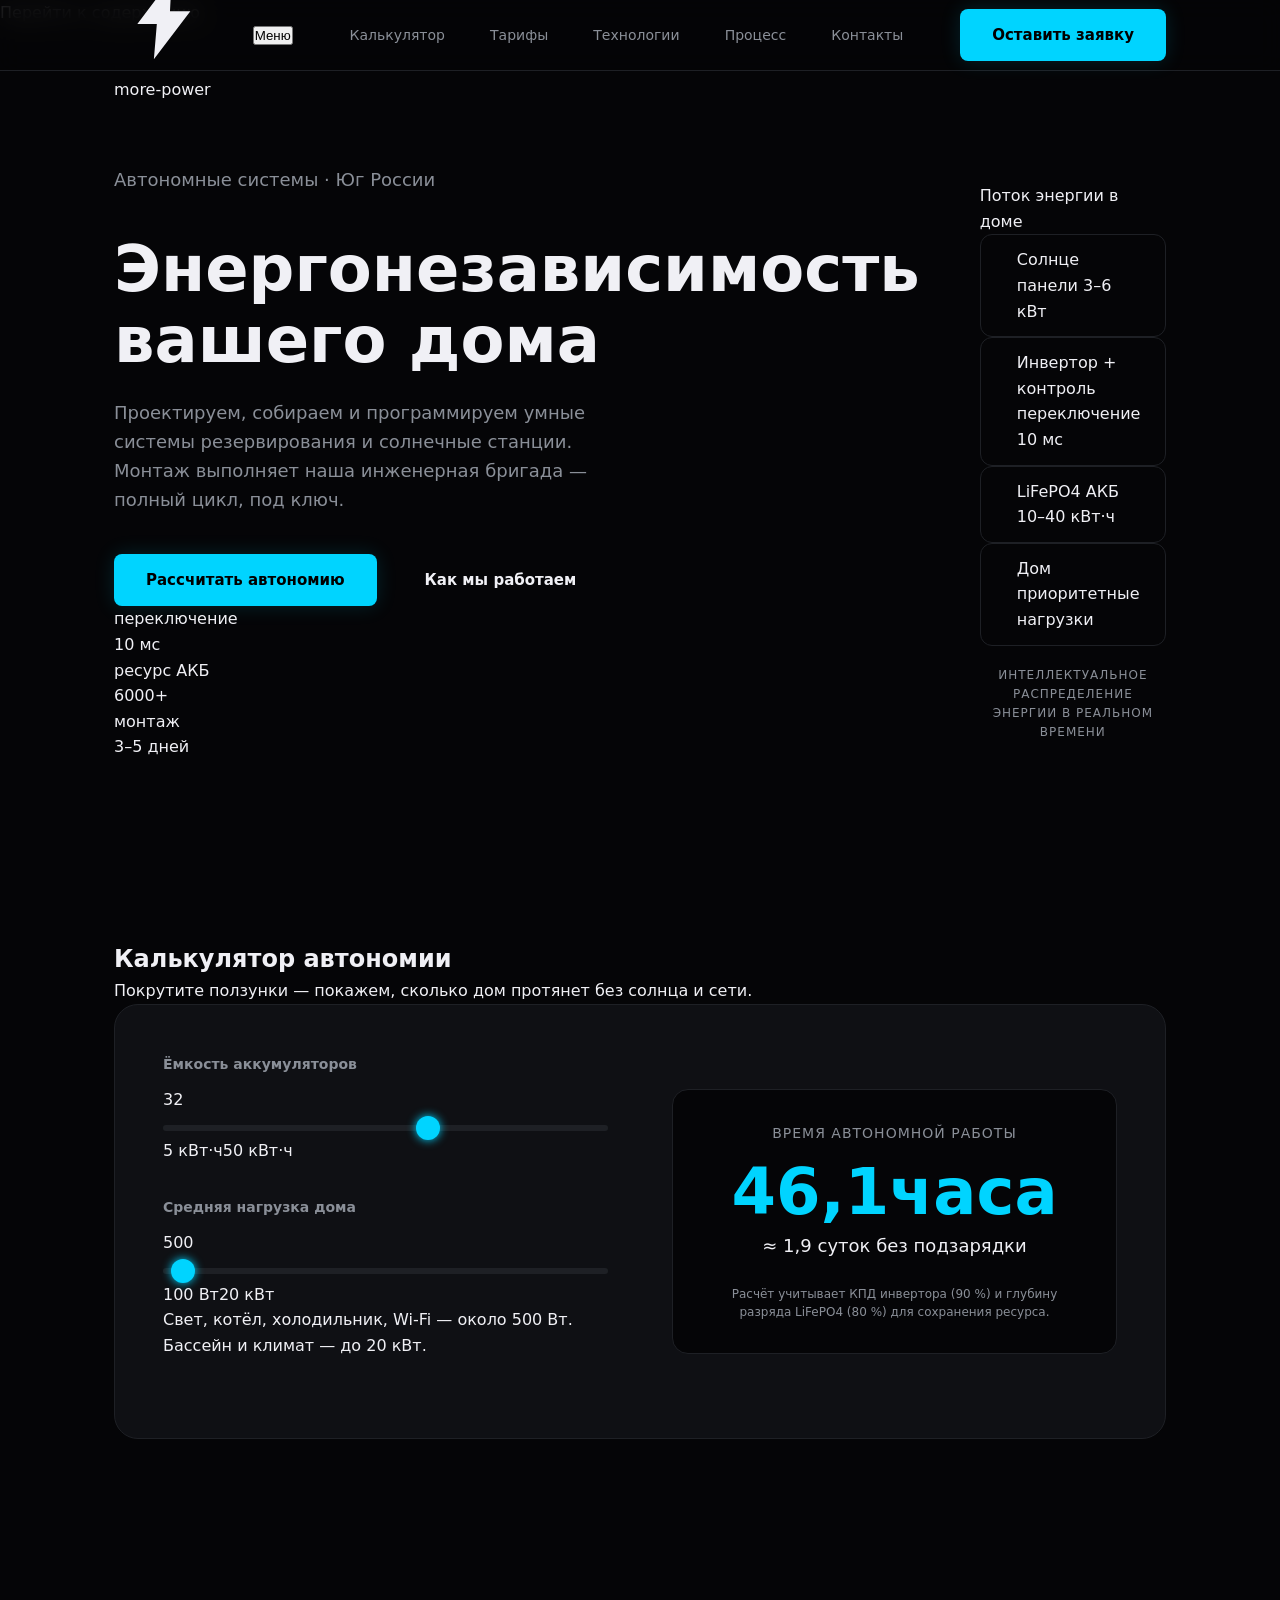
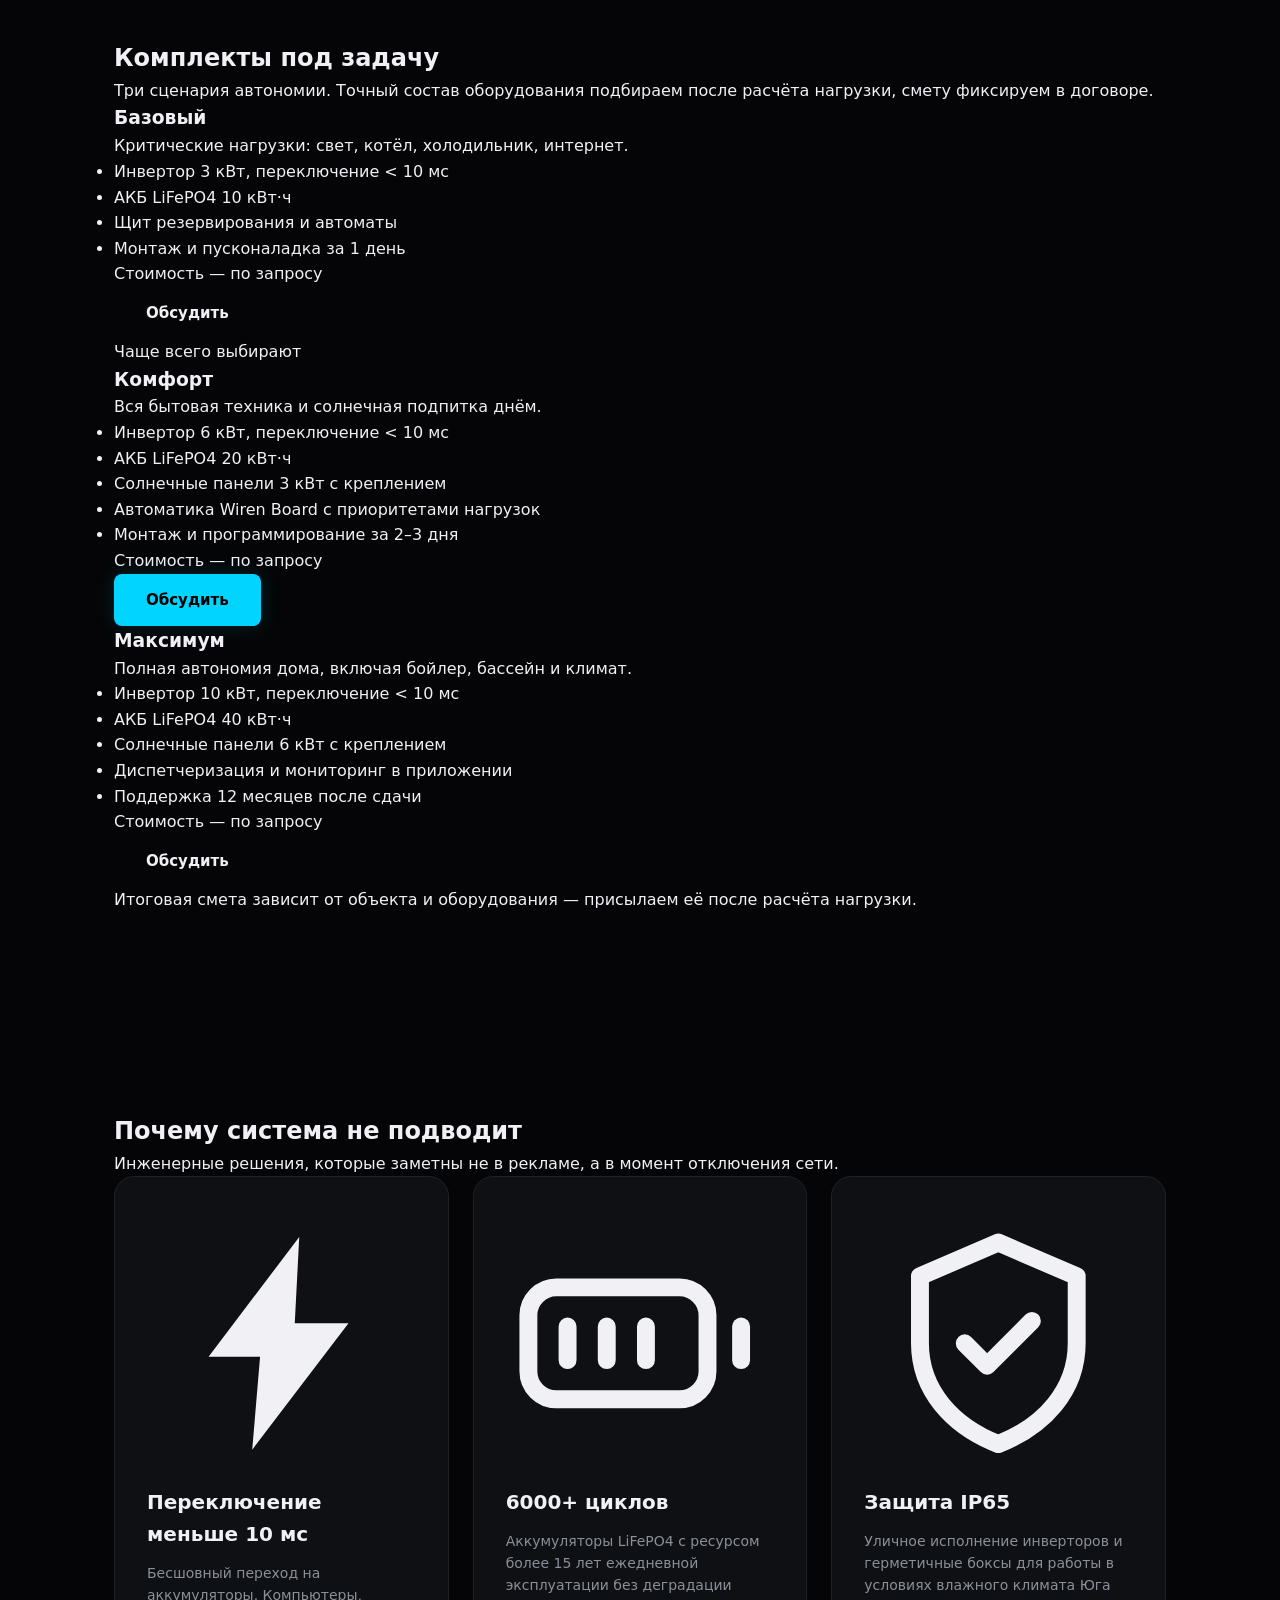
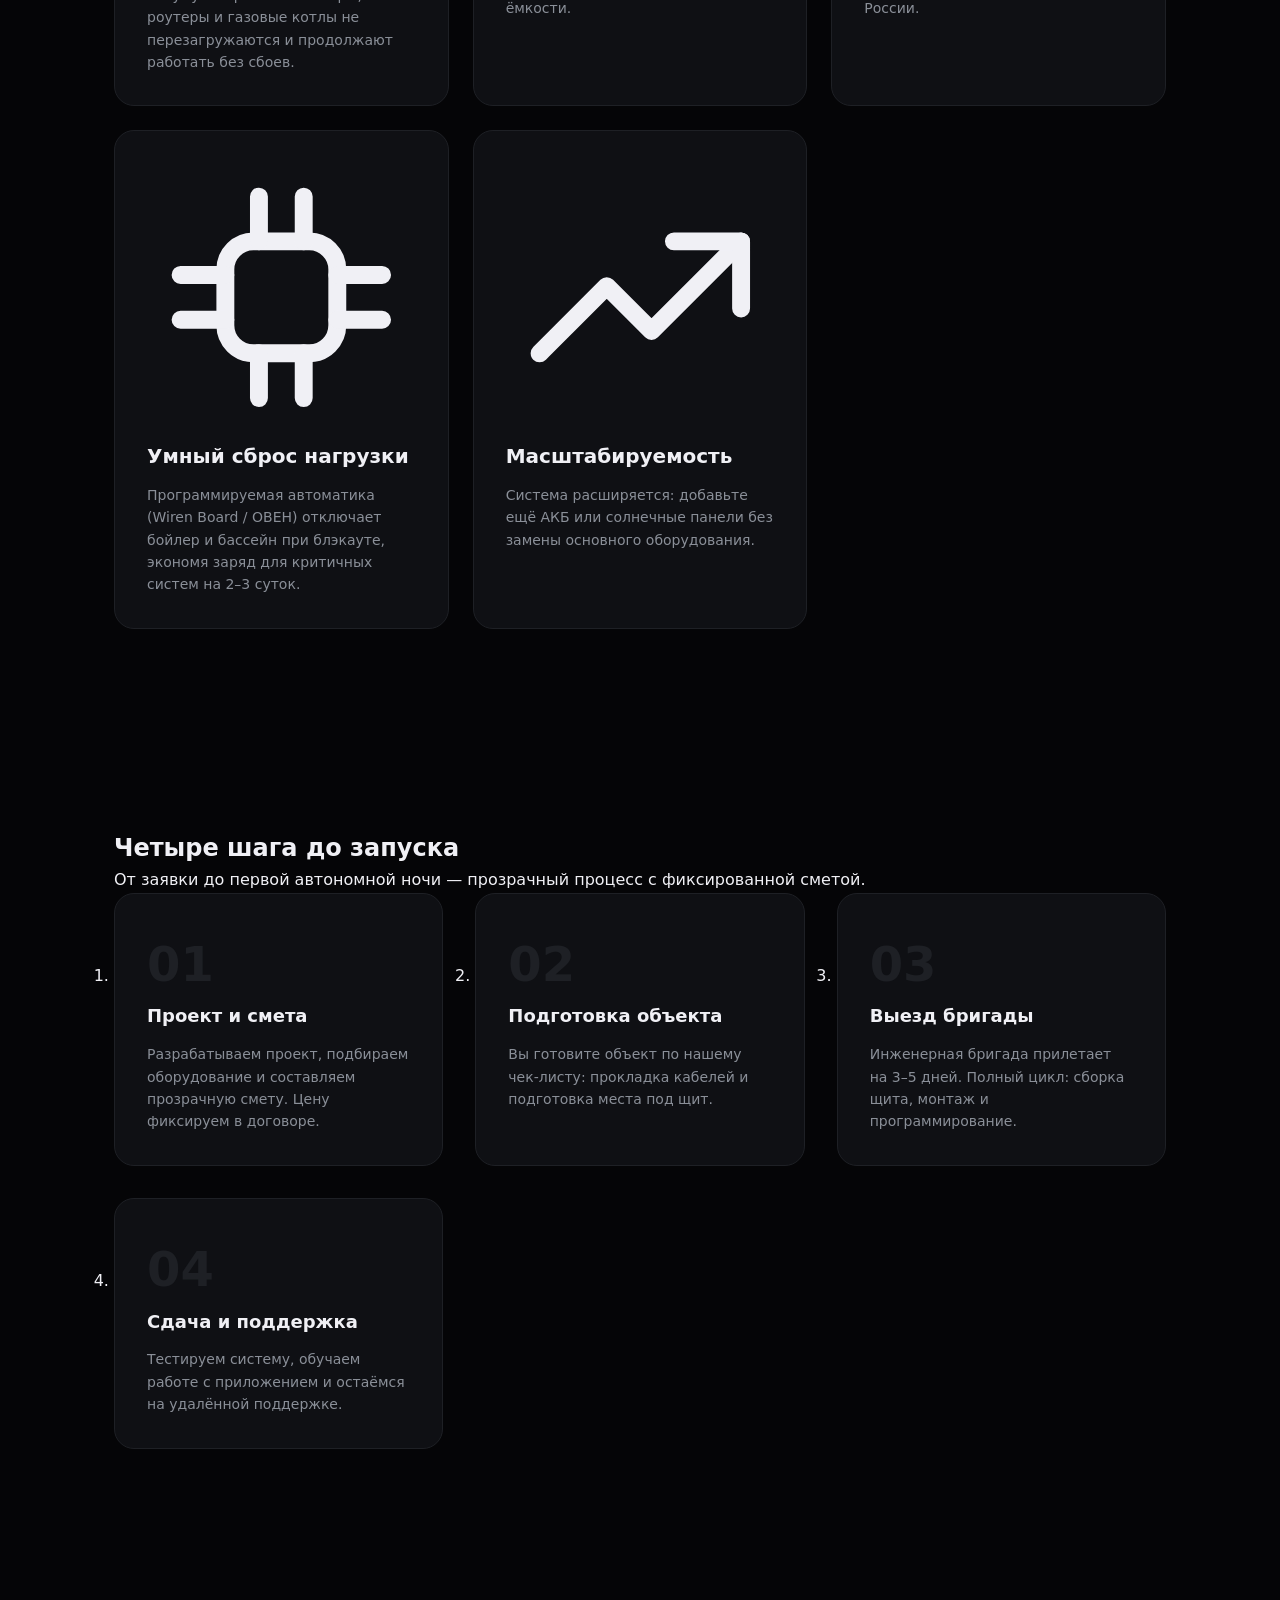
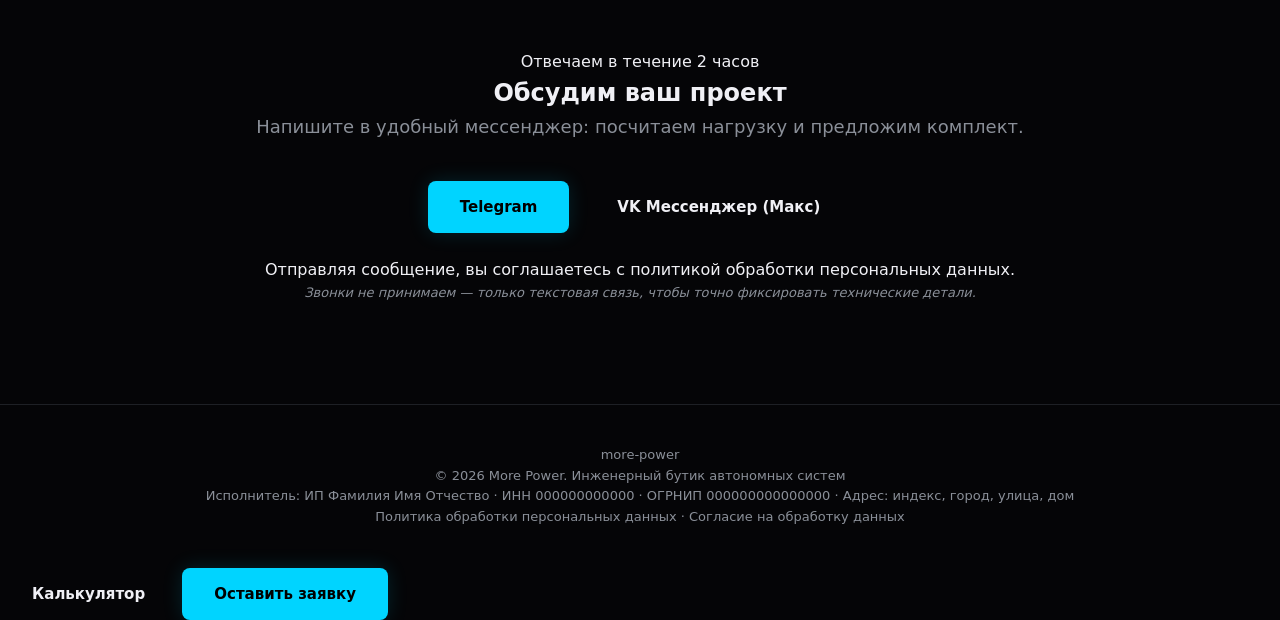
==== commit 25162844: "Update index.html" ====
--- a/index.html
+++ b/index.html
@@ -4,194 +4,506 @@
     <meta charset="UTF-8">
     <meta name="viewport" content="width=device-width, initial-scale=1.0">
     <title>More Power | Инженерный бутик автономных систем</title>
+    <meta name="description" content="Проектирование, сборка и программирование систем автономного энергоснабжения: солнечные станции, аккумуляторы LiFePO4, умное распределение нагрузки. Монтаж инженерной бригадой под ключ.">
+    <meta name="theme-color" content="#f7f7f4">
+    <link rel="canonical" href="https://www.more-power.ru/">
+
+    <meta property="og:type" content="website">
+    <meta property="og:locale" content="ru_RU">
+    <meta property="og:site_name" content="More Power">
+    <meta property="og:title" content="More Power | Инженерный бутик автономных систем">
+    <meta property="og:description" content="Системы автономного энергоснабжения под ключ: солнечные станции, LiFePO4-аккумуляторы, умное распределение нагрузки.">
+    <meta property="og:url" content="https://www.more-power.ru/">
+    <meta property="og:image" content="https://www.more-power.ru/og.png">
+    <meta property="og:image:width" content="1200">
+    <meta property="og:image:height" content="630">
+    <meta property="og:image:alt" content="More Power — автономное энергоснабжение дома">
+    <meta name="twitter:card" content="summary_large_image">
+
+    <link rel="icon" href="data:image/svg+xml,%3Csvg xmlns='http://www.w3.org/2000/svg' viewBox='0 0 32 32'%3E%3Crect width='32' height='32' rx='8' fill='%231b4dff'/%3E%3Cpath d='M17.5 6 10 18h5.5L13.5 26 22 13.5h-5.5z' fill='white'/%3E%3C/svg%3E">
+
+    <link rel="preload" href="fonts/inter-cyrillic-wght-normal.woff2" as="font" type="font/woff2" crossorigin>
+    <link rel="preload" href="fonts/inter-latin-wght-normal.woff2" as="font" type="font/woff2" crossorigin>
     <link rel="stylesheet" href="style.css">
-    <link rel="preconnect" href="https://fonts.googleapis.com">
-    <link href="https://fonts.googleapis.com/css2?family=Inter:wght@400;600;800&display=swap" rel="stylesheet">
+
+    <script type="application/ld+json">
+    {
+        "@context": "https://schema.org",
+        "@type": "Organization",
+        "name": "More Power",
+        "url": "https://www.more-power.ru/",
+        "description": "Инженерный бутик автономных систем: проектирование, сборка и программирование систем резервирования и солнечных станций.",
+        "areaServed": "Юг России",
+        "knowsAbout": [
+            "Автономное энергоснабжение",
+            "Солнечные станции",
+            "Аккумуляторы LiFePO4",
+            "Инверторы и резервирование",
+            "Умный дом и диспетчеризация"
+        ]
+    }
+    </script>
 </head>
-<body>
+<body id="top">
+
+    <a class="skip-link" href="#main">Перейти к содержанию</a>
 
     <header class="header">
         <div class="container header-inner">
-            <div class="logo">MORE<span class="accent">-POWER</span></div>
-            <nav class="nav">
+            <a class="brand" href="#top" aria-label="More Power — на главную" translate="no">
+                <span class="brand-mark" aria-hidden="true">
+                    <svg viewBox="0 0 24 24" fill="none"><path d="M13.6 2.5 5.5 13.2h4.6L9.4 21.5l8.6-11.3h-4.8z" fill="currentColor"/></svg>
+                </span>
+                <span class="brand-name">more<span class="brand-dot">-</span>power</span>
+            </a>
+
+            <button class="nav-toggle" type="button" aria-expanded="false" aria-controls="primary-nav">
+                <span class="nav-toggle-bars" aria-hidden="true"></span>
+                <span class="nav-toggle-text">Меню</span>
+            </button>
+
+            <nav id="primary-nav" class="nav" aria-label="Основная навигация">
                 <a href="#calculator">Калькулятор</a>
-                <a href="#specs">Характеристики</a>
+                <a href="#pricing">Тарифы</a>
+                <a href="#specs">Технологии</a>
                 <a href="#process">Процесс</a>
                 <a href="#contacts">Контакты</a>
             </nav>
-            <a href="#contacts" class="btn btn-primary">Оставить заявку</a>
+
+            <a href="#contacts" class="btn btn-primary header-cta">Оставить заявку</a>
         </div>
     </header>
 
-    <section class="hero">
-        <div class="container hero-grid">
-            <div class="hero-text">
-                <h1>Энергонезависимость <br><span class="glow">вашего дома</span></h1>
-                <p>Проектирование, сборка и программирование умных систем резервирования и солнечных станций. Полный цикл монтажа нашей инженерной бригадой.</p>
-                <div class="hero-buttons">
-                    <a href="#calculator" class="btn btn-primary">Рассчитать автономию</a>
-                    <a href="#process" class="btn btn-outline">Как мы работаем</a>
-                </div>
-            </div>
-            
-            <!-- Интерактивная визуализация потоков энергии -->
-            <div class="hero-visual">
-                <div class="energy-diagram">
-                    <div class="node solar">
-                        <span class="icon">☀️</span>
-                        <span class="label">Солнце</span>
+    <main id="main">
+
+        <section class="hero">
+            <div class="hero-bg" aria-hidden="true">
+                <span class="blob blob-1"></span>
+                <span class="blob blob-2"></span>
+                <span class="blob blob-3"></span>
+            </div>
+
+            <div class="container hero-grid">
+                <div class="hero-text">
+                    <p class="eyebrow"><span class="pulse" aria-hidden="true"></span>Автономные системы · Юг России</p>
+                    <h1>Энергонезависимость <span class="grad">вашего дома</span></h1>
+                    <p class="hero-lead">Проектируем, собираем и программируем умные системы резервирования и солнечные станции. Монтаж выполняет наша инженерная бригада — полный цикл, под ключ.</p>
+
+                    <div class="hero-buttons">
+                        <a href="#calculator" class="btn btn-primary btn-lg">Рассчитать автономию</a>
+                        <a href="#process" class="btn btn-ghost btn-lg">Как мы работаем</a>
                     </div>
-                    <div class="flow flow-1"></div>
-                    <div class="node inverter">
-                        <span class="icon">⚡</span>
-                        <span class="label">Инвертор + Умный контроль</span>
+
+                    <dl class="hero-stats">
+                        <div class="stat">
+                            <dt>переключение</dt>
+                            <dd>10&nbsp;мс</dd>
+                        </div>
+                        <div class="stat">
+                            <dt>ресурс АКБ</dt>
+                            <dd>6000+</dd>
+                        </div>
+                        <div class="stat">
+                            <dt>монтаж</dt>
+                            <dd>3–5&nbsp;дней</dd>
+                        </div>
+                    </dl>
+                </div>
+
+                <div class="hero-visual">
+                    <div class="diagram-card" role="group" aria-label="Схема распределения энергии: солнце, инвертор с умным контролем, аккумулятор LiFePO4, дом">
+                        <p class="diagram-title">Поток энергии в доме</p>
+
+                        <div class="node">
+                            <span class="node-icon node-icon-sun" aria-hidden="true">
+                                <svg viewBox="0 0 24 24" fill="none" stroke="currentColor" stroke-width="1.6" stroke-linecap="round"><circle cx="12" cy="12" r="4"/><path d="M12 2v2M12 20v2M2 12h2M20 12h2M4.9 4.9l1.4 1.4M17.7 17.7l1.4 1.4M19.1 4.9l-1.4 1.4M6.3 17.7l-1.4 1.4"/></svg>
+                            </span>
+                            <span class="node-body">
+                                <span class="node-label">Солнце</span>
+                                <span class="node-sub">панели 3–6 кВт</span>
+                            </span>
+                        </div>
+
+                        <span class="flow" aria-hidden="true"></span>
+
+                        <div class="node node-accent">
+                            <span class="node-icon node-icon-bolt" aria-hidden="true">
+                                <svg viewBox="0 0 24 24" fill="none"><path d="M13.6 2.5 5.5 13.2h4.6L9.4 21.5l8.6-11.3h-4.8z" fill="currentColor"/></svg>
+                            </span>
+                            <span class="node-body">
+                                <span class="node-label">Инвертор + контроль</span>
+                                <span class="node-sub">переключение 10 мс</span>
+                            </span>
+                        </div>
+
+                        <span class="flow" aria-hidden="true"></span>
+
+                        <div class="node">
+                            <span class="node-icon node-icon-battery" aria-hidden="true">
+                                <svg viewBox="0 0 24 24" fill="none" stroke="currentColor" stroke-width="1.6" stroke-linejoin="round"><rect x="2" y="7" width="16" height="10" rx="2.5"/><path d="M21 10.5v3" stroke-linecap="round"/><path d="M5.5 10.5v3M9 10.5v3" stroke-linecap="round"/></svg>
+                            </span>
+                            <span class="node-body">
+                                <span class="node-label">LiFePO4 АКБ</span>
+                                <span class="node-sub">10–40 кВт·ч</span>
+                            </span>
+                        </div>
+
+                        <span class="flow" aria-hidden="true"></span>
+
+                        <div class="node">
+                            <span class="node-icon node-icon-house" aria-hidden="true">
+                                <svg viewBox="0 0 24 24" fill="none" stroke="currentColor" stroke-width="1.6" stroke-linejoin="round"><path d="M4 11l8-7 8 7v9a1 1 0 0 1-1 1h-5v-6h-4v6H5a1 1 0 0 1-1-1z"/></svg>
+                            </span>
+                            <span class="node-body">
+                                <span class="node-label">Дом</span>
+                                <span class="node-sub">приоритетные нагрузки</span>
+                            </span>
+                        </div>
                     </div>
-                    <div class="flow flow-2"></div>
-                    <div class="node battery">
-                        <span class="icon">🔋</span>
-                        <span class="label">LiFePO4 АКБ</span>
+                    <p class="visual-caption">Интеллектуальное распределение энергии в реальном времени</p>
+                </div>
+            </div>
+        </section>
+
+        <section id="calculator" class="section">
+            <div class="container">
+                <div class="section-head" data-reveal>
+                    <h2>Калькулятор <span class="grad">автономии</span></h2>
+                    <p>Покрутите ползунки — покажем, сколько дом протянет без солнца и сети.</p>
+                </div>
+
+                <div class="calculator-card" data-reveal>
+                    <div class="calc-inputs">
+                        <div class="input-group">
+                            <div class="input-top">
+                                <label for="batteryCap">Ёмкость аккумуляторов</label>
+                                <output id="batteryVal" for="batteryCap">32</output>
+                            </div>
+                            <input type="range" id="batteryCap" name="batteryCap" min="5" max="50" step="1" value="32">
+                            <div class="input-scale" aria-hidden="true"><span>5 кВт·ч</span><span>50 кВт·ч</span></div>
+                        </div>
+
+                        <div class="input-group">
+                            <div class="input-top">
+                                <label for="loadPower">Средняя нагрузка дома</label>
+                                <output id="loadVal" for="loadPower">500</output>
+                            </div>
+                            <input type="range" id="loadPower" name="loadPower" min="100" max="20000" step="100" value="500" aria-describedby="loadHint">
+                            <div class="input-scale" aria-hidden="true"><span>100 Вт</span><span>20 кВт</span></div>
+                            <p class="input-hint" id="loadHint">Свет, котёл, холодильник, Wi-Fi — около 500 Вт. Бассейн и климат — до 20 кВт.</p>
+                        </div>
                     </div>
-                    <div class="flow flow-3"></div>
-                    <div class="node house">
-                        <span class="icon">🏠</span>
-                        <span class="label">Дом (приоритетные нагрузки)</span>
+
+                    <div class="calc-result" aria-live="polite">
+                        <p class="result-label">Время автономной работы</p>
+                        <p class="result-value"><span id="autonomyHours">46,1</span><span class="result-unit" id="hoursUnit">часа</span></p>
+                        <p class="result-sub">≈&nbsp;<span id="autonomyDays">1,9</span> <span id="daysUnit">суток</span> без подзарядки</p>
+                        <p class="calc-note">Расчёт учитывает КПД инвертора (90&nbsp;%) и глубину разряда LiFePO4 (80&nbsp;%) для сохранения ресурса.</p>
                     </div>
                 </div>
-                <p class="visual-caption">Интеллектуальное распределение энергии в реальном времени</p>
-            </div>
+            </div>
+        </section>
+
+        <section id="pricing" class="section section-tinted">
+            <div class="container">
+                <div class="section-head" data-reveal>
+                    <h2>Комплекты <span class="grad">под задачу</span></h2>
+                    <p>Три сценария автономии. Точный состав оборудования подбираем после расчёта нагрузки, смету фиксируем в договоре.</p>
+                </div>
+
+                <div class="pricing-grid">
+                    <article class="price-card" data-reveal>
+                        <h3>Базовый</h3>
+                        <p class="price-desc">Критические нагрузки: свет, котёл, холодильник, интернет.</p>
+                        <ul class="price-list">
+                            <li>Инвертор 3&nbsp;кВт, переключение &lt;&nbsp;10&nbsp;мс</li>
+                            <li>АКБ LiFePO4 10&nbsp;кВт·ч</li>
+                            <li>Щит резервирования и автоматы</li>
+                            <li>Монтаж и пусконаладка за 1&nbsp;день</li>
+                        </ul>
+                        <p class="price-value">Стоимость — по запросу</p>
+                        <!-- TODO: заменить на реальную цену, например «от 350 000 ₽» -->
+                        <a href="#contacts" class="btn btn-ghost">Обсудить</a>
+                    </article>
+
+                    <article class="price-card price-card-dark" data-reveal>
+                        <p class="price-badge">Чаще всего выбирают</p>
+                        <h3>Комфорт</h3>
+                        <p class="price-desc">Вся бытовая техника и солнечная подпитка днём.</p>
+                        <ul class="price-list">
+                            <li>Инвертор 6&nbsp;кВт, переключение &lt;&nbsp;10&nbsp;мс</li>
+                            <li>АКБ LiFePO4 20&nbsp;кВт·ч</li>
+                            <li>Солнечные панели 3&nbsp;кВт с креплением</li>
+                            <li>Автоматика Wiren Board с приоритетами нагрузок</li>
+                            <li>Монтаж и программирование за 2–3&nbsp;дня</li>
+                        </ul>
+                        <p class="price-value">Стоимость — по запросу</p>
+                        <!-- TODO: заменить на реальную цену, например «от 690 000 ₽» -->
+                        <a href="#contacts" class="btn btn-primary">Обсудить</a>
+                    </article>
+
+                    <article class="price-card" data-reveal>
+                        <h3>Максимум</h3>
+                        <p class="price-desc">Полная автономия дома, включая бойлер, бассейн и климат.</p>
+                        <ul class="price-list">
+                            <li>Инвертор 10&nbsp;кВт, переключение &lt;&nbsp;10&nbsp;мс</li>
+                            <li>АКБ LiFePO4 40&nbsp;кВт·ч</li>
+                            <li>Солнечные панели 6&nbsp;кВт с креплением</li>
+                            <li>Диспетчеризация и мониторинг в приложении</li>
+                            <li>Поддержка 12&nbsp;месяцев после сдачи</li>
+                        </ul>
+                        <p class="price-value">Стоимость — по запросу</p>
+                        <!-- TODO: заменить на реальную цену, например «от 1 200 000 ₽» -->
+                        <a href="#contacts" class="btn btn-ghost">Обсудить</a>
+                    </article>
+                </div>
+
+                <p class="pricing-note">Итоговая смета зависит от объекта и оборудования — присылаем её после расчёта нагрузки.</p>
+            </div>
+        </section>
+
+        <section id="specs" class="section">
+            <div class="container">
+                <div class="section-head" data-reveal>
+                    <h2>Почему система <span class="grad">не подводит</span></h2>
+                    <p>Инженерные решения, которые заметны не в рекламе, а в момент отключения сети.</p>
+                </div>
+
+                <div class="bento-grid">
+                    <article class="bento-card bento-wide" data-reveal>
+                        <span class="bento-icon" aria-hidden="true">
+                            <svg viewBox="0 0 24 24" fill="none"><path d="M13.6 2.5 5.5 13.2h4.6L9.4 21.5l8.6-11.3h-4.8z" fill="currentColor"/></svg>
+                        </span>
+                        <h3>Переключение меньше 10&nbsp;мс</h3>
+                        <p>Бесшовный переход на аккумуляторы. Компьютеры, роутеры и газовые котлы не перезагружаются и продолжают работать без сбоев.</p>
+                    </article>
+
+                    <article class="bento-card" data-reveal>
+                        <span class="bento-icon" aria-hidden="true">
+                            <svg viewBox="0 0 24 24" fill="none" stroke="currentColor" stroke-width="1.6" stroke-linejoin="round"><rect x="2" y="7" width="16" height="10" rx="2.5"/><path d="M21 10.5v3" stroke-linecap="round"/><path d="M5.5 10.5v3M9 10.5v3M12.5 10.5v3" stroke-linecap="round"/></svg>
+                        </span>
+                        <h3>6000+ циклов</h3>
+                        <p>Аккумуляторы LiFePO4 с ресурсом более 15&nbsp;лет ежедневной эксплуатации без деградации ёмкости.</p>
+                    </article>
+
+                    <article class="bento-card" data-reveal>
+                        <span class="bento-icon" aria-hidden="true">
+                            <svg viewBox="0 0 24 24" fill="none" stroke="currentColor" stroke-width="1.6" stroke-linejoin="round"><path d="M12 3l7 3v6c0 4.2-2.9 7.4-7 9-4.1-1.6-7-4.8-7-9V6z"/><path d="M9 12l2 2 4-4" stroke-linecap="round"/></svg>
+                        </span>
+                        <h3>Защита IP65</h3>
+                        <p>Уличное исполнение инверторов и герметичные боксы для работы в условиях влажного климата Юга России.</p>
+                    </article>
+
+                    <article class="bento-card" data-reveal>
+                        <span class="bento-icon" aria-hidden="true">
+                            <svg viewBox="0 0 24 24" fill="none" stroke="currentColor" stroke-width="1.6" stroke-linejoin="round"><rect x="7" y="7" width="10" height="10" rx="2.5"/><path d="M10 3v4M14 3v4M10 17v4M14 17v4M3 10h4M3 14h4M17 10h4M17 14h4" stroke-linecap="round"/></svg>
+                        </span>
+                        <h3>Умный сброс нагрузки</h3>
+                        <p>Программируемая автоматика (Wiren Board / ОВЕН) отключает бойлер и бассейн при блэкауте, экономя заряд для критичных систем на 2–3&nbsp;суток.</p>
+                    </article>
+
+                    <article class="bento-card" data-reveal>
+                        <span class="bento-icon" aria-hidden="true">
+                            <svg viewBox="0 0 24 24" fill="none" stroke="currentColor" stroke-width="1.6" stroke-linecap="round" stroke-linejoin="round"><path d="M3 17l6-6 4 4 8-8"/><path d="M15 7h6v6"/></svg>
+                        </span>
+                        <h3>Масштабируемость</h3>
+                        <p>Система расширяется: добавьте ещё АКБ или солнечные панели без замены основного оборудования.</p>
+                    </article>
+                </div>
+            </div>
+        </section>
+
+        <section id="process" class="section section-tinted">
+            <div class="container">
+                <div class="section-head" data-reveal>
+                    <h2>Четыре шага <span class="grad">до запуска</span></h2>
+                    <p>От заявки до первой автономной ночи — прозрачный процесс с фиксированной сметой.</p>
+                </div>
+
+                <ol class="steps-grid">
+                    <li class="step-card" data-reveal>
+                        <span class="step-number" aria-hidden="true">01</span>
+                        <h3>Проект и смета</h3>
+                        <p>Разрабатываем проект, подбираем оборудование и составляем прозрачную смету. Цену фиксируем в договоре.</p>
+                    </li>
+                    <li class="step-card" data-reveal>
+                        <span class="step-number" aria-hidden="true">02</span>
+                        <h3>Подготовка объекта</h3>
+                        <p>Вы готовите объект по нашему чек-листу: прокладка кабелей и подготовка места под щит.</p>
+                    </li>
+                    <li class="step-card" data-reveal>
+                        <span class="step-number" aria-hidden="true">03</span>
+                        <h3>Выезд бригады</h3>
+                        <p>Инженерная бригада прилетает на 3–5&nbsp;дней. Полный цикл: сборка щита, монтаж и программирование.</p>
+                    </li>
+                    <li class="step-card" data-reveal>
+                        <span class="step-number" aria-hidden="true">04</span>
+                        <h3>Сдача и поддержка</h3>
+                        <p>Тестируем систему, обучаем работе с приложением и остаёмся на удалённой поддержке.</p>
+                    </li>
+                </ol>
+            </div>
+        </section>
+
+        <section id="contacts" class="section contacts">
+            <div class="container contacts-content">
+                <p class="eyebrow eyebrow-light"><span class="pulse" aria-hidden="true"></span>Отвечаем в течение 2&nbsp;часов</p>
+                <h2>Обсудим <span class="grad-light">ваш проект</span></h2>
+                <p class="contacts-subtitle">Напишите в удобный мессенджер: посчитаем нагрузку и предложим комплект.</p>
+                <div class="contacts-links">
+                    <a href="https://t.me/username" class="btn btn-primary btn-lg">Telegram</a>
+                    <a href="https://max.ru/username" class="btn btn-outline-light btn-lg">VK Мессенджер (Макс)</a>
+                </div>
+                <p class="contacts-consent">
+                    Отправляя сообщение, вы соглашаетесь с
+                    <a href="privacy.html">политикой обработки персональных данных</a>.
+                </p>
+                <p class="contacts-note">Звонки не принимаем — только текстовая связь, чтобы точно фиксировать технические детали.</p>
+            </div>
+        </section>
+
+    </main>
+
+    <footer class="footer">
+        <div class="container footer-inner">
+            <p class="footer-brand" translate="no">more<span class="brand-dot">-</span>power</p>
+            <p>© 2026 More Power. Инженерный бутик автономных систем</p>
         </div>
-    </section>
-
-    <section id="calculator" class="section bg-darker">
-        <div class="container">
-            <h2 class="section-title">Калькулятор <span class="accent">автономии</span></h2>
-            <div class="calculator-card">
-                <div class="calc-inputs">
-                    <div class="input-group">
-                        <label>Емкость аккумуляторов (кВт·ч)</label>
-                        <input type="range" id="batteryCap" min="5" max="50" value="32" step="1">
-                        <div class="value-display"><span id="batteryVal">32</span> кВт·ч</div>
-                    </div>
-                    <div class="input-group">
-                        <label>Средняя нагрузка дома (Вт)</label>
-                        <input type="range" id="loadPower" min="100" max="3000" value="500" step="50">
-                        <div class="value-display"><span id="loadVal">500</span> Вт <span class="hint">(свет, котел, холодильник, Wi-Fi)</span></div>
-                    </div>
-                </div>
-                <div class="calc-result">
-                    <div class="result-label">Время автономной работы:</div>
-                    <div class="result-value"><span id="autonomyHours">54</span> часа</div>
-                    <div class="result-sub">~ <span id="autonomyDays">2.2</span> суток без подзарядки</div>
-                    <p class="calc-note">* Расчет включает КПД инвертора (90%) и глубину разряда LiFePO4 (80%) для сохранения ресурса.</p>
-                </div>
-            </div>
-        </div>
-    </section>
-
-    <section id="specs" class="section">
-        <div class="container">
-            <h2 class="section-title">Технические <span class="accent">преимущества</span></h2>
-            <div class="bento-grid">
-                <div class="bento-card large">
-                    <h3>⚡ Переключение < 10 мс</h3>
-                    <p>Бесшовный переход на аккумуляторы. Компьютеры, роутеры и газовые котлы не перезагружаются и продолжают работать без сбоев.</p>
-                </div>
-                <div class="bento-card">
-                    <h3>🔋 6000+ циклов</h3>
-                    <p>Аккумуляторы LiFePO4 с ресурсом более 15 лет ежедневной эксплуатации без деградации емкости.</p>
-                </div>
-                <div class="bento-card">
-                    <h3>🛡️ Защита IP65</h3>
-                    <p>Уличное исполнение инверторов и герметичные боксы для работы в условиях влажного климата Юга России.</p>
-                </div>
-                <div class="bento-card wide">
-                    <h3>🧠 Умный сброс нагрузки</h3>
-                    <p>Программируемая автоматика (Wiren Board / ОВЕН) сама отключает бойлер и бассейн при блэкауте, экономя заряд АКБ для критически важных систем на 2–3 суток.</p>
-                </div>
-                <div class="bento-card">
-                    <h3>📈 Масштабируемость</h3>
-                    <p>Система легко расширяется: добавьте еще АКБ или солнечные панели без замены основного оборудования.</p>
-                </div>
-            </div>
-        </div>
-    </section>
-
-    <section id="process" class="section bg-darker">
-        <div class="container">
-            <h2 class="section-title">Как мы <span class="accent">работаем</span></h2>
-            <div class="steps-grid">
-                <div class="step-card">
-                    <div class="step-number">01</div>
-                    <h3>Проект и смета</h3>
-                    <p>Удалённо разрабатываю проект, подбираю оборудование и составляю прозрачную смету. Фиксируем цену в договоре.</p>
-                </div>
-                <div class="step-card">
-                    <div class="step-number">02</div>
-                    <h3>Подготовка объекта</h3>
-                    <p>Вы готовите объект по нашему чек-листу: прокладка кабелей и подготовка места под щит.</p>
-                </div>
-                <div class="step-card">
-                    <div class="step-number">03</div>
-                    <h3>Выезд бригады</h3>
-                    <p>Наша инженерная бригада прилетает на 3–5 дней. Полный цикл: сборка щита, монтаж и программирование.</p>
-                </div>
-                <div class="step-card">
-                    <div class="step-number">04</div>
-                    <h3>Сдача и поддержка</h3>
-                    <p>Тестирование системы, обучение работе с приложением и удалённая техническая поддержка.</p>
-                </div>
-            </div>
-        </div>
-    </section>
-
-    <section id="contacts" class="section">
-        <div class="container contacts-content">
-            <h2 class="section-title">Обсудить <span class="accent">проект</span></h2>
-            <p class="contacts-subtitle">Напишите в удобный мессенджер. Отвечаю в течение 2 часов в рабочее время.</p>
-            <div class="contacts-links">
-                <a href="https://t.me/username" class="btn btn-primary btn-large">Telegram</a>
-                <a href="https://max.ru/username" class="btn btn-outline btn-large">VK Мессенджер (Макс)</a>
-            </div>
-            <p class="contacts-note">Телефонные звонки не принимаются — только текстовая связь для фиксации технических деталей.</p>
-        </div>
-    </section>
-
-    <footer class="footer">
-        <div class="container">
-            <p>© 2026 More-Power. Инженерный бутик автономных систем.</p>
+        <div class="container footer-legal">
+            <p class="legal-requisites">
+                Исполнитель: <span class="to-fill">ИП Фамилия Имя Отчество</span> ·
+                ИНН <span class="to-fill">000000000000</span> ·
+                ОГРНИП <span class="to-fill">000000000000000</span> ·
+                Адрес: <span class="to-fill">индекс, город, улица, дом</span>
+            </p>
+            <p class="legal-links">
+                <a href="privacy.html">Политика обработки персональных данных</a>
+                <span aria-hidden="true">·</span>
+                <a href="privacy.html#consent">Согласие на обработку данных</a>
+            </p>
         </div>
     </footer>
 
+    <div class="mobile-cta">
+        <a href="#calculator" class="btn btn-ghost">Калькулятор</a>
+        <a href="#contacts" class="btn btn-primary">Оставить заявку</a>
+    </div>
+
     <script>
-        // Логика калькулятора автономии
+        const prefersReducedMotion = window.matchMedia('(prefers-reduced-motion: reduce)');
+
+        // Мобильное меню
+        const navToggle = document.querySelector('.nav-toggle');
+        const primaryNav = document.getElementById('primary-nav');
+
+        if (navToggle && primaryNav) {
+            const setMenuOpen = (open) => {
+                navToggle.setAttribute('aria-expanded', String(open));
+                primaryNav.classList.toggle('is-open', open);
+            };
+
+            navToggle.addEventListener('click', () => {
+                setMenuOpen(navToggle.getAttribute('aria-expanded') !== 'true');
+            });
+            primaryNav.addEventListener('click', (event) => {
+                if (event.target.closest('a')) setMenuOpen(false);
+            });
+            document.addEventListener('keydown', (event) => {
+                if (event.key === 'Escape') setMenuOpen(false);
+            });
+        }
+
+        // Тень у шапки при прокрутке
+        const header = document.querySelector('.header');
+        if (header) {
+            const syncHeader = () => header.classList.toggle('is-scrolled', window.scrollY > 8);
+            syncHeader();
+            window.addEventListener('scroll', syncHeader, { passive: true });
+        }
+
+        // Появление блоков при прокрутке
+        const revealItems = document.querySelectorAll('[data-reveal]');
+        if (revealItems.length && 'IntersectionObserver' in window && !prefersReducedMotion.matches) {
+            const revealer = new IntersectionObserver((entries) => {
+                entries.forEach((entry) => {
+                    if (entry.isIntersecting) {
+                        entry.target.classList.add('is-visible');
+                        revealer.unobserve(entry.target);
+                    }
+                });
+            }, { rootMargin: '0px 0px -10% 0px', threshold: 0.12 });
+
+            revealItems.forEach((item) => {
+                item.classList.add('will-reveal');
+                revealer.observe(item);
+            });
+        }
+
+        // Нижняя панель прячется, когда блок контактов на экране
+        const mobileCta = document.querySelector('.mobile-cta');
+        const contactsSection = document.getElementById('contacts');
+        if (mobileCta && contactsSection && 'IntersectionObserver' in window) {
+            new IntersectionObserver(
+                ([entry]) => mobileCta.classList.toggle('is-hidden', entry.isIntersecting),
+                { threshold: 0.15 }
+            ).observe(contactsSection);
+        }
+
+        // Калькулятор автономии
         const batterySlider = document.getElementById('batteryCap');
         const loadSlider = document.getElementById('loadPower');
         const batteryVal = document.getElementById('batteryVal');
         const loadVal = document.getElementById('loadVal');
         const autonomyHours = document.getElementById('autonomyHours');
         const autonomyDays = document.getElementById('autonomyDays');
-
-        function calculate() {
-            const capacity = parseInt(batterySlider.value);
-            const load = parseInt(loadSlider.value);
-            
-            batteryVal.textContent = capacity;
-            loadVal.textContent = load;
-
-            // Формула: (Емкость * 1000 * 0.9 (КПД инвертора) * 0.8 (глубина разряда)) / Нагрузка
+        const hoursUnit = document.getElementById('hoursUnit');
+        const daysUnit = document.getElementById('daysUnit');
+
+        const numberFormat = new Intl.NumberFormat('ru-RU', { maximumFractionDigits: 1 });
+
+        const hoursWord = (value) => {
+            if (!Number.isInteger(value)) return 'часа';
+            const mod100 = value % 100;
+            const mod10 = value % 10;
+            if (mod10 === 1 && mod100 !== 11) return 'час';
+            if (mod10 >= 2 && mod10 <= 4 && (mod100 < 12 || mod100 > 14)) return 'часа';
+            return 'часов';
+        };
+        const daysWord = (value) => (Number.isInteger(value) && value === 1 ? 'сутки' : 'суток');
+
+        // Заливка ползунка до текущего значения
+        const paintRange = (input) => {
+            const min = Number(input.min);
+            const max = Number(input.max);
+            const percent = max > min ? ((Number(input.value) - min) / (max - min)) * 100 : 0;
+            input.style.setProperty('--fill', percent.toFixed(1) + '%');
+        };
+
+        const calculate = () => {
+            const capacity = Number(batterySlider.value);
+            const load = Number(loadSlider.value);
+
+            paintRange(batterySlider);
+            paintRange(loadSlider);
+
+            batteryVal.textContent = numberFormat.format(capacity);
+            loadVal.textContent = numberFormat.format(load);
+
             const usableEnergy = capacity * 1000 * 0.9 * 0.8;
-            const hours = (usableEnergy / load).toFixed(1);
-            const days = (hours / 24).toFixed(1);
-
-            autonomyHours.textContent = hours;
-            autonomyDays.textContent = days;
+            const hours = Math.round((usableEnergy / load) * 10) / 10;
+            const days = Math.round((hours / 24) * 10) / 10;
+
+            autonomyHours.textContent = numberFormat.format(hours);
+            autonomyDays.textContent = numberFormat.format(days);
+            hoursUnit.textContent = hoursWord(hours);
+            daysUnit.textContent = daysWord(days);
+        };
+
+        if (batterySlider && loadSlider) {
+            batterySlider.addEventListener('input', calculate);
+            loadSlider.addEventListener('input', calculate);
+            calculate();
         }
-
-        batterySlider.addEventListener('input', calculate);
-        loadSlider.addEventListener('input', calculate);
-        
-        // Инициализация
-        calculate();
     </script>
 </body>
 </html>
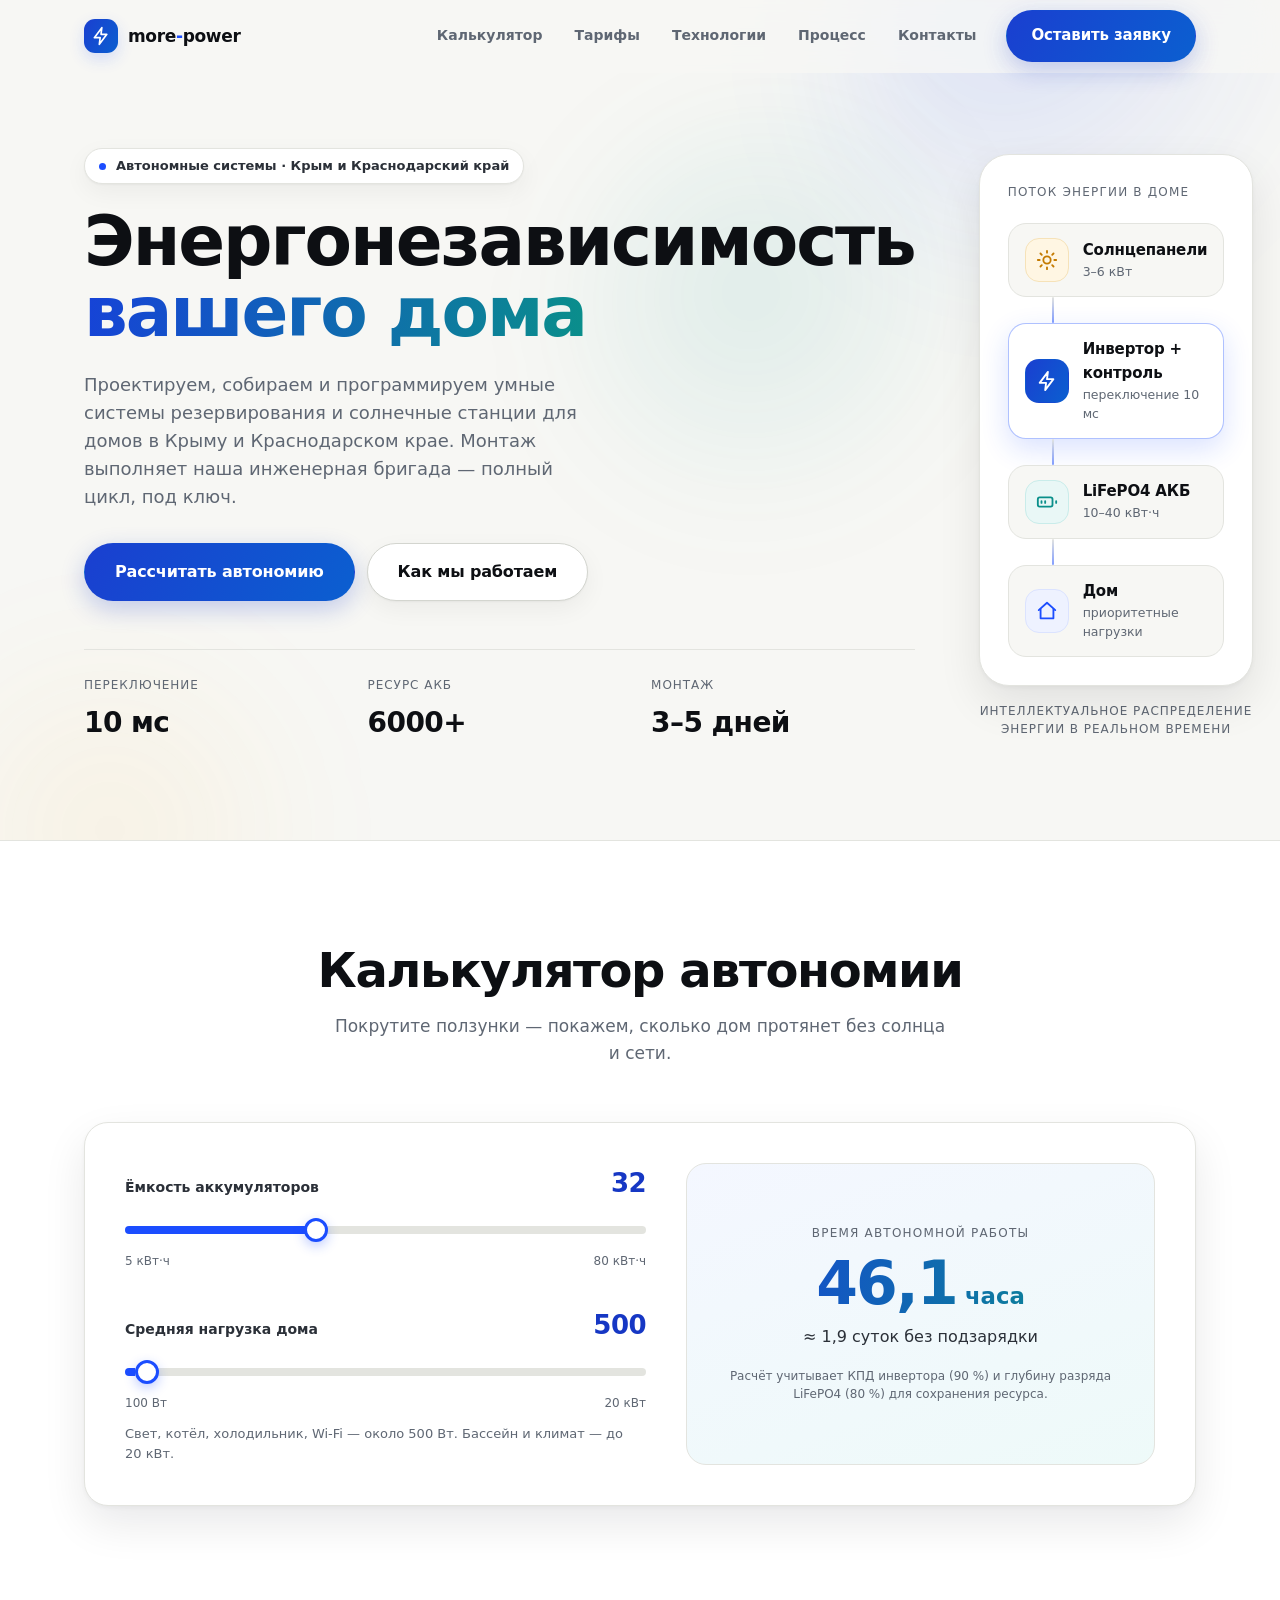
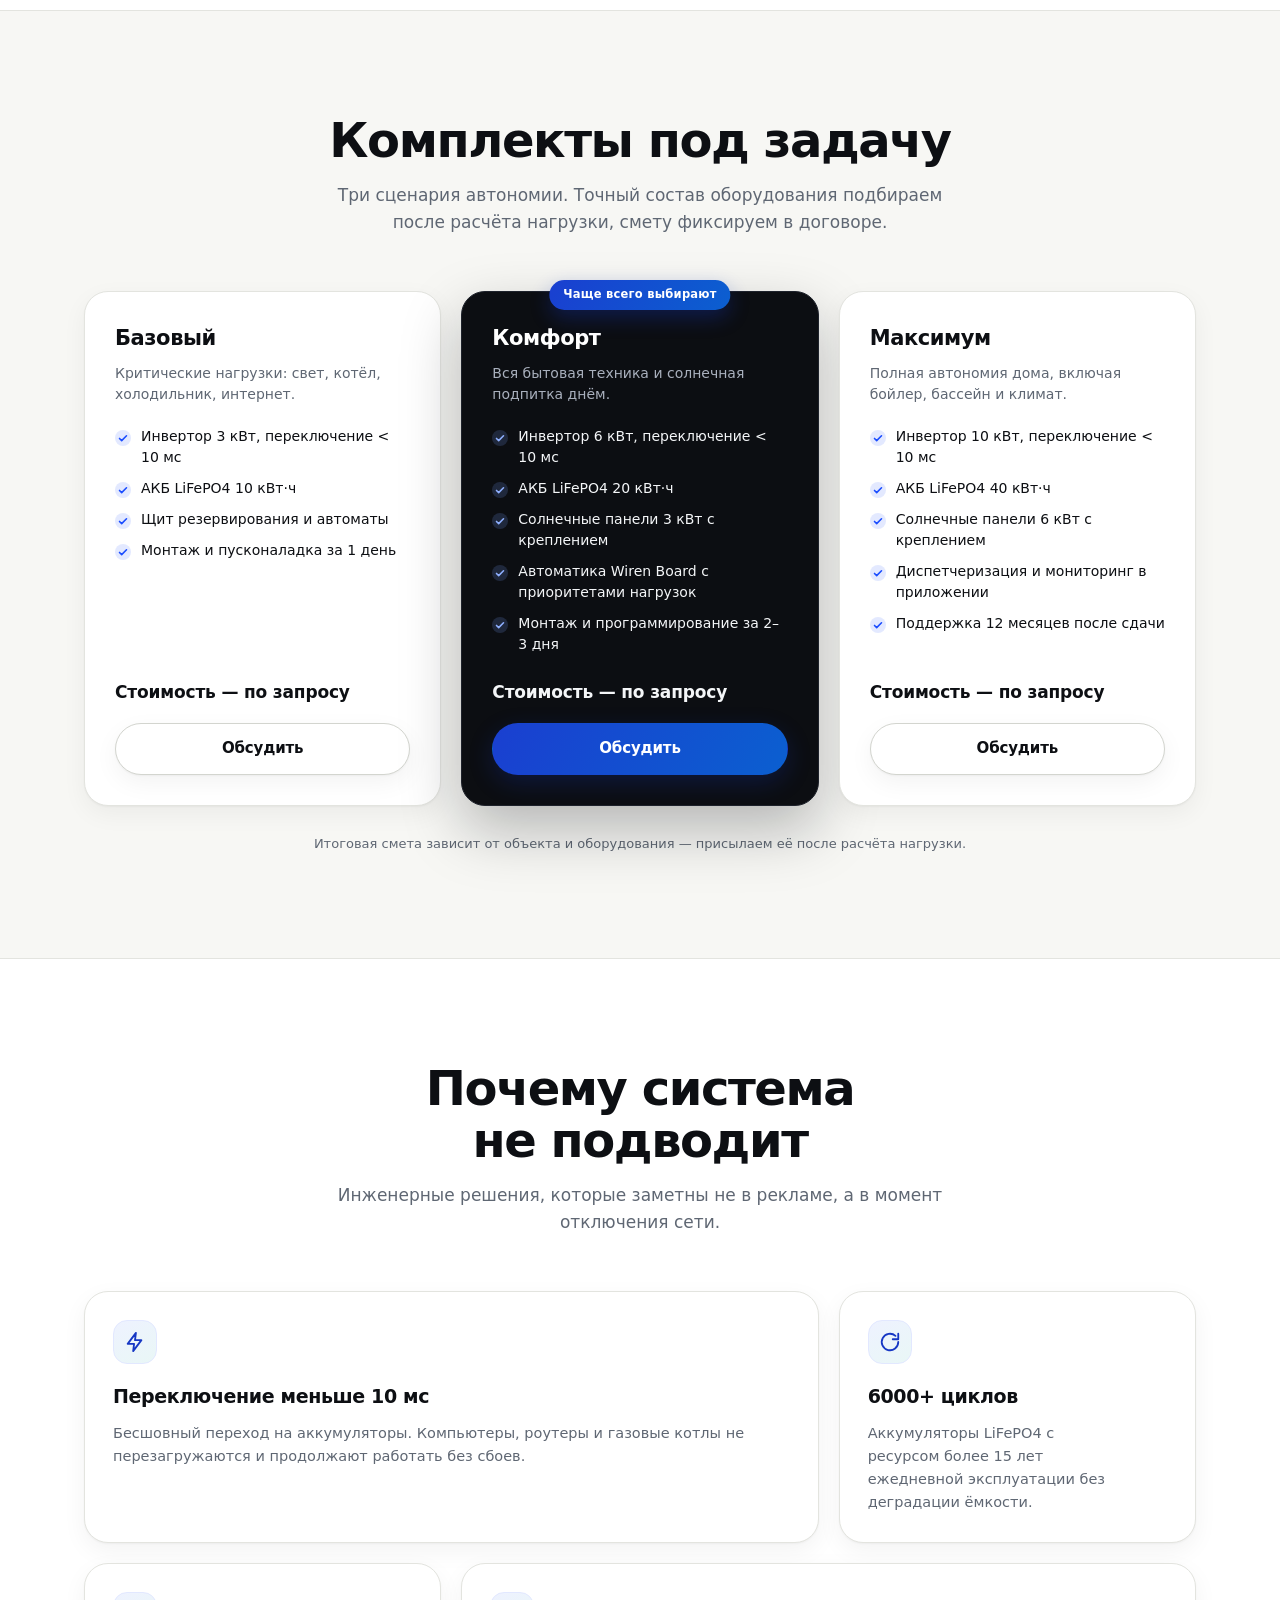
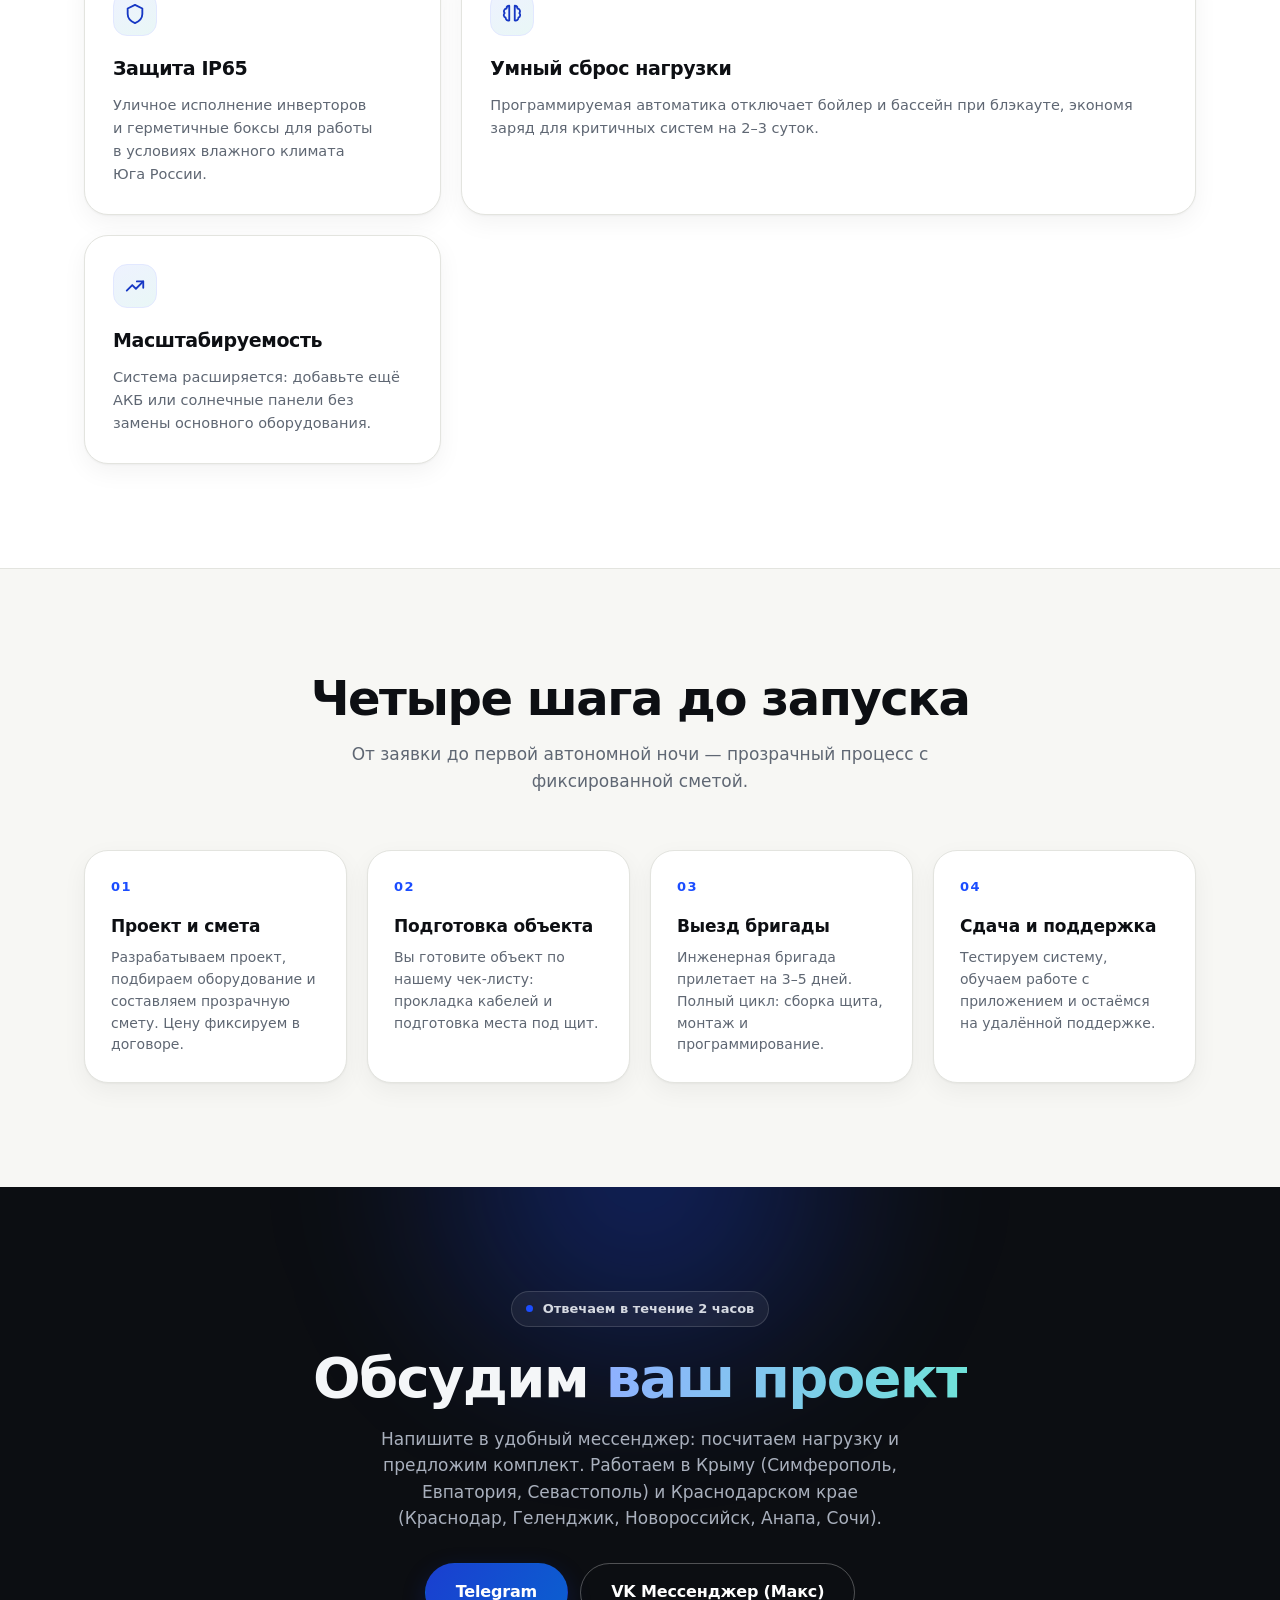
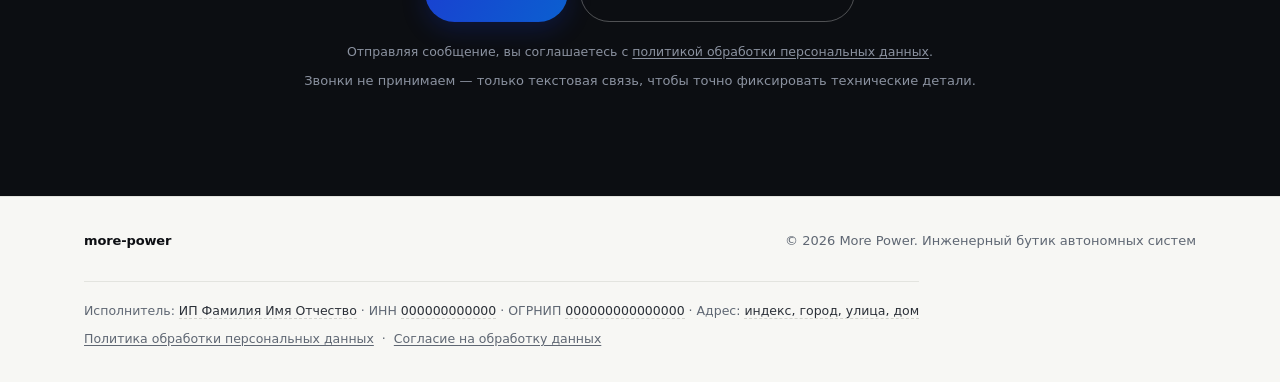
==== commit dcd8bb58: "Update index.html" ====
--- a/index.html
+++ b/index.html
@@ -3,25 +3,32 @@
 <head>
     <meta charset="UTF-8">
     <meta name="viewport" content="width=device-width, initial-scale=1.0">
-    <title>More Power | Инженерный бутик автономных систем</title>
-    <meta name="description" content="Проектирование, сборка и программирование систем автономного энергоснабжения: солнечные станции, аккумуляторы LiFePO4, умное распределение нагрузки. Монтаж инженерной бригадой под ключ.">
-    <meta name="theme-color" content="#f7f7f4">
+    <title>More Power | Автономное энергоснабжение и умный дом в Крыму и Краснодарском крае</title>
+    <meta name="description" content="Автономное энергоснабжение и умный дом: проектирование, сборка щитов, программирование и монтаж под ключ инженерной бригадой. Работаем в Крыму (Симферополь, Евпатория, Севастополь) и Краснодарском крае (Краснодар, Геленджик, Новороссийск, Анапа, Сочи).">
+    <meta name="keywords" content="автономное энергоснабжение, умный дом, солнечные станции, резервное питание, LiFePO4, гибридный инвертор, Крым, Симферополь, Евпатория, Севастополь, Краснодарский край, Краснодар, Геленджик, Новороссийск, Анапа, Сочи">
+    <meta name="author" content="More Power">
+    <meta name="robots" content="index, follow">
+    <meta name="geo.region" content="RU-KRA">
+    <meta name="geo.region" content="UA-43">
+    <meta name="geo.placename" content="Краснодарский край, Республика Крым">
+
     <link rel="canonical" href="https://www.more-power.ru/">
 
     <meta property="og:type" content="website">
+    <meta property="og:url" content="https://www.more-power.ru/">
+    <meta property="og:site_name" content="More Power">
+    <meta property="og:title" content="More Power | Автономное энергоснабжение и умный дом в Крыму и Краснодарском крае">
+    <meta property="og:description" content="Проектируем, собираем и программируем умные системы резервирования и солнечные станции. Полный цикл монтажа инженерной бригадой. Крым и Краснодарский край.">
+    <meta property="og:image" content="https://www.more-power.ru/og-image.jpg">
     <meta property="og:locale" content="ru_RU">
-    <meta property="og:site_name" content="More Power">
-    <meta property="og:title" content="More Power | Инженерный бутик автономных систем">
-    <meta property="og:description" content="Системы автономного энергоснабжения под ключ: солнечные станции, LiFePO4-аккумуляторы, умное распределение нагрузки.">
-    <meta property="og:url" content="https://www.more-power.ru/">
-    <meta property="og:image" content="https://www.more-power.ru/og.png">
-    <meta property="og:image:width" content="1200">
-    <meta property="og:image:height" content="630">
-    <meta property="og:image:alt" content="More Power — автономное энергоснабжение дома">
-    <meta name="twitter:card" content="summary_large_image">
-
-    <link rel="icon" href="data:image/svg+xml,%3Csvg xmlns='http://www.w3.org/2000/svg' viewBox='0 0 32 32'%3E%3Crect width='32' height='32' rx='8' fill='%231b4dff'/%3E%3Cpath d='M17.5 6 10 18h5.5L13.5 26 22 13.5h-5.5z' fill='white'/%3E%3C/svg%3E">
-
+
+    <meta property="twitter:card" content="summary_large_image">
+    <meta property="twitter:url" content="https://www.more-power.ru/">
+    <meta property="twitter:title" content="More Power | Автономное энергоснабжение и умный дом в Крыму и Краснодарском крае">
+    <meta property="twitter:description" content="Проектируем, собираем и программируем умные системы резервирования и солнечные станции. Полный цикл монтажа инженерной бригадой. Крым и Краснодарский край.">
+    <meta property="twitter:image" content="https://www.more-power.ru/og-image.jpg">
+
+    <link rel="preload" href="style.css" as="style">
     <link rel="preload" href="fonts/inter-cyrillic-wght-normal.woff2" as="font" type="font/woff2" crossorigin>
     <link rel="preload" href="fonts/inter-latin-wght-normal.woff2" as="font" type="font/woff2" crossorigin>
     <link rel="stylesheet" href="style.css">
@@ -29,18 +36,41 @@
     <script type="application/ld+json">
     {
         "@context": "https://schema.org",
-        "@type": "Organization",
+        "@type": "LocalBusiness",
         "name": "More Power",
-        "url": "https://www.more-power.ru/",
-        "description": "Инженерный бутик автономных систем: проектирование, сборка и программирование систем резервирования и солнечных станций.",
-        "areaServed": "Юг России",
-        "knowsAbout": [
-            "Автономное энергоснабжение",
-            "Солнечные станции",
-            "Аккумуляторы LiFePO4",
-            "Инверторы и резервирование",
-            "Умный дом и диспетчеризация"
-        ]
+        "description": "Инженерный бутик автономных систем. Проектирование, монтаж и программирование систем резервирования и солнечных станций в Крыму и Краснодарском крае.",
+        "url": "https://www.more-power.ru",
+        "image": "https://www.more-power.ru/og-image.jpg",
+        "telephone": "",
+        "email": "",
+        "address": {
+            "@type": "PostalAddress",
+            "addressRegion": "Краснодарский край",
+            "addressLocality": "Краснодар",
+            "addressCountry": "RU"
+        },
+        "areaServed": [
+            {
+                "@type": "GeoCircle",
+                "geoMidpoint": {
+                    "@type": "GeoCoordinates",
+                    "latitude": 44.95,
+                    "longitude": 34.10
+                },
+                "geoRadius": "200000"
+            },
+            {
+                "@type": "GeoCircle",
+                "geoMidpoint": {
+                    "@type": "GeoCoordinates",
+                    "latitude": 45.04,
+                    "longitude": 38.98
+                },
+                "geoRadius": "200000"
+            }
+        ],
+        "serviceType": ["Автономное энергоснабжение", "Умный дом", "Солнечные станции", "Системы резервирования", "Программирование контроллеров"],
+        "priceRange": "По запросу"
     }
     </script>
 </head>
@@ -50,27 +80,24 @@
 
     <header class="header">
         <div class="container header-inner">
-            <a class="brand" href="#top" aria-label="More Power — на главную" translate="no">
+            <a class="brand" href="#top" aria-label="More Power — на главную">
                 <span class="brand-mark" aria-hidden="true">
-                    <svg viewBox="0 0 24 24" fill="none"><path d="M13.6 2.5 5.5 13.2h4.6L9.4 21.5l8.6-11.3h-4.8z" fill="currentColor"/></svg>
+                    <svg viewBox="0 0 24 24" fill="none" stroke="currentColor" stroke-width="2" stroke-linecap="round" stroke-linejoin="round"><path d="M13 2L4 14h7l-1 8 9-12h-7l1-8z"/></svg>
                 </span>
                 <span class="brand-name">more<span class="brand-dot">-</span>power</span>
             </a>
-
-            <button class="nav-toggle" type="button" aria-expanded="false" aria-controls="primary-nav">
-                <span class="nav-toggle-bars" aria-hidden="true"></span>
-                <span class="nav-toggle-text">Меню</span>
-            </button>
-
-            <nav id="primary-nav" class="nav" aria-label="Основная навигация">
+            <nav class="nav" id="nav" aria-label="Основная навигация">
                 <a href="#calculator">Калькулятор</a>
                 <a href="#pricing">Тарифы</a>
                 <a href="#specs">Технологии</a>
                 <a href="#process">Процесс</a>
                 <a href="#contacts">Контакты</a>
             </nav>
-
             <a href="#contacts" class="btn btn-primary header-cta">Оставить заявку</a>
+            <button class="nav-toggle" id="navToggle" aria-expanded="false" aria-controls="nav">
+                <span class="nav-toggle-bars" aria-hidden="true"></span>
+                Меню
+            </button>
         </div>
     </header>
 
@@ -82,82 +109,43 @@
                 <span class="blob blob-2"></span>
                 <span class="blob blob-3"></span>
             </div>
-
             <div class="container hero-grid">
                 <div class="hero-text">
-                    <p class="eyebrow"><span class="pulse" aria-hidden="true"></span>Автономные системы · Юг России</p>
+                    <span class="eyebrow"><span class="pulse" aria-hidden="true"></span>Автономные системы · Крым и Краснодарский край</span>
                     <h1>Энергонезависимость <span class="grad">вашего дома</span></h1>
-                    <p class="hero-lead">Проектируем, собираем и программируем умные системы резервирования и солнечные станции. Монтаж выполняет наша инженерная бригада — полный цикл, под ключ.</p>
-
+                    <p class="hero-lead">Проектируем, собираем и программируем умные системы резервирования и солнечные станции для домов в Крыму и Краснодарском крае. Монтаж выполняет наша инженерная бригада — полный цикл, под ключ.</p>
                     <div class="hero-buttons">
                         <a href="#calculator" class="btn btn-primary btn-lg">Рассчитать автономию</a>
                         <a href="#process" class="btn btn-ghost btn-lg">Как мы работаем</a>
                     </div>
-
                     <dl class="hero-stats">
-                        <div class="stat">
-                            <dt>переключение</dt>
-                            <dd>10&nbsp;мс</dd>
-                        </div>
-                        <div class="stat">
-                            <dt>ресурс АКБ</dt>
-                            <dd>6000+</dd>
-                        </div>
-                        <div class="stat">
-                            <dt>монтаж</dt>
-                            <dd>3–5&nbsp;дней</dd>
-                        </div>
+                        <div class="stat"><dt>переключение</dt><dd>10&nbsp;мс</dd></div>
+                        <div class="stat"><dt>ресурс АКБ</dt><dd>6000+</dd></div>
+                        <div class="stat"><dt>монтаж</dt><dd>3–5&nbsp;дней</dd></div>
                     </dl>
                 </div>
 
                 <div class="hero-visual">
-                    <div class="diagram-card" role="group" aria-label="Схема распределения энергии: солнце, инвертор с умным контролем, аккумулятор LiFePO4, дом">
+                    <div class="diagram-card">
                         <p class="diagram-title">Поток энергии в доме</p>
-
                         <div class="node">
-                            <span class="node-icon node-icon-sun" aria-hidden="true">
-                                <svg viewBox="0 0 24 24" fill="none" stroke="currentColor" stroke-width="1.6" stroke-linecap="round"><circle cx="12" cy="12" r="4"/><path d="M12 2v2M12 20v2M2 12h2M20 12h2M4.9 4.9l1.4 1.4M17.7 17.7l1.4 1.4M19.1 4.9l-1.4 1.4M6.3 17.7l-1.4 1.4"/></svg>
-                            </span>
-                            <span class="node-body">
-                                <span class="node-label">Солнце</span>
-                                <span class="node-sub">панели 3–6 кВт</span>
-                            </span>
-                        </div>
-
+                            <span class="node-icon node-icon-sun" aria-hidden="true"><svg viewBox="0 0 24 24" fill="none" stroke="currentColor" stroke-width="2" stroke-linecap="round" stroke-linejoin="round"><circle cx="12" cy="12" r="4"/><path d="M12 2v2M12 20v2M4.9 4.9l1.4 1.4M17.7 17.7l1.4 1.4M2 12h2M20 12h2M4.9 19.1l1.4-1.4M17.7 6.3l1.4-1.4"/></svg></span>
+                            <span class="node-body"><span class="node-label">Солнцепанели</span><span class="node-sub">3–6 кВт</span></span>
+                        </div>
                         <span class="flow" aria-hidden="true"></span>
-
                         <div class="node node-accent">
-                            <span class="node-icon node-icon-bolt" aria-hidden="true">
-                                <svg viewBox="0 0 24 24" fill="none"><path d="M13.6 2.5 5.5 13.2h4.6L9.4 21.5l8.6-11.3h-4.8z" fill="currentColor"/></svg>
-                            </span>
-                            <span class="node-body">
-                                <span class="node-label">Инвертор + контроль</span>
-                                <span class="node-sub">переключение 10 мс</span>
-                            </span>
-                        </div>
-
+                            <span class="node-icon node-icon-bolt" aria-hidden="true"><svg viewBox="0 0 24 24" fill="none" stroke="currentColor" stroke-width="2" stroke-linecap="round" stroke-linejoin="round"><path d="M13 2L4 14h7l-1 8 9-12h-7l1-8z"/></svg></span>
+                            <span class="node-body"><span class="node-label">Инвертор + контроль</span><span class="node-sub">переключение 10 мс</span></span>
+                        </div>
                         <span class="flow" aria-hidden="true"></span>
-
                         <div class="node">
-                            <span class="node-icon node-icon-battery" aria-hidden="true">
-                                <svg viewBox="0 0 24 24" fill="none" stroke="currentColor" stroke-width="1.6" stroke-linejoin="round"><rect x="2" y="7" width="16" height="10" rx="2.5"/><path d="M21 10.5v3" stroke-linecap="round"/><path d="M5.5 10.5v3M9 10.5v3" stroke-linecap="round"/></svg>
-                            </span>
-                            <span class="node-body">
-                                <span class="node-label">LiFePO4 АКБ</span>
-                                <span class="node-sub">10–40 кВт·ч</span>
-                            </span>
-                        </div>
-
+                            <span class="node-icon node-icon-battery" aria-hidden="true"><svg viewBox="0 0 24 24" fill="none" stroke="currentColor" stroke-width="2" stroke-linecap="round" stroke-linejoin="round"><rect x="2" y="7" width="16" height="10" rx="2"/><path d="M22 11v2M6 11v2M10 11v2"/></svg></span>
+                            <span class="node-body"><span class="node-label">LiFePO4 АКБ</span><span class="node-sub">10–40 кВт·ч</span></span>
+                        </div>
                         <span class="flow" aria-hidden="true"></span>
-
                         <div class="node">
-                            <span class="node-icon node-icon-house" aria-hidden="true">
-                                <svg viewBox="0 0 24 24" fill="none" stroke="currentColor" stroke-width="1.6" stroke-linejoin="round"><path d="M4 11l8-7 8 7v9a1 1 0 0 1-1 1h-5v-6h-4v6H5a1 1 0 0 1-1-1z"/></svg>
-                            </span>
-                            <span class="node-body">
-                                <span class="node-label">Дом</span>
-                                <span class="node-sub">приоритетные нагрузки</span>
-                            </span>
+                            <span class="node-icon node-icon-house" aria-hidden="true"><svg viewBox="0 0 24 24" fill="none" stroke="currentColor" stroke-width="2" stroke-linecap="round" stroke-linejoin="round"><path d="M3 11l9-8 9 8"/><path d="M5 10v10h14V10"/></svg></span>
+                            <span class="node-body"><span class="node-label">Дом</span><span class="node-sub">приоритетные нагрузки</span></span>
                         </div>
                     </div>
                     <p class="visual-caption">Интеллектуальное распределение энергии в реальном времени</p>
@@ -165,345 +153,228 @@
             </div>
         </section>
 
-        <section id="calculator" class="section">
+        <section id="calculator" class="section section-tinted">
             <div class="container">
-                <div class="section-head" data-reveal>
-                    <h2>Калькулятор <span class="grad">автономии</span></h2>
+                <div class="section-head">
+                    <h2>Калькулятор автономии</h2>
                     <p>Покрутите ползунки — покажем, сколько дом протянет без солнца и сети.</p>
                 </div>
-
-                <div class="calculator-card" data-reveal>
+                <div class="calculator-card">
                     <div class="calc-inputs">
                         <div class="input-group">
                             <div class="input-top">
                                 <label for="batteryCap">Ёмкость аккумуляторов</label>
                                 <output id="batteryVal" for="batteryCap">32</output>
                             </div>
-                            <input type="range" id="batteryCap" name="batteryCap" min="5" max="50" step="1" value="32">
-                            <div class="input-scale" aria-hidden="true"><span>5 кВт·ч</span><span>50 кВт·ч</span></div>
-                        </div>
-
+                            <input type="range" id="batteryCap" min="5" max="80" value="32" step="1">
+                            <div class="input-scale"><span>5 кВт·ч</span><span>80 кВт·ч</span></div>
+                        </div>
                         <div class="input-group">
                             <div class="input-top">
                                 <label for="loadPower">Средняя нагрузка дома</label>
                                 <output id="loadVal" for="loadPower">500</output>
                             </div>
-                            <input type="range" id="loadPower" name="loadPower" min="100" max="20000" step="100" value="500" aria-describedby="loadHint">
-                            <div class="input-scale" aria-hidden="true"><span>100 Вт</span><span>20 кВт</span></div>
-                            <p class="input-hint" id="loadHint">Свет, котёл, холодильник, Wi-Fi — около 500 Вт. Бассейн и климат — до 20 кВт.</p>
-                        </div>
-                    </div>
-
-                    <div class="calc-result" aria-live="polite">
+                            <input type="range" id="loadPower" min="100" max="20000" value="500" step="50">
+                            <div class="input-scale"><span>100 Вт</span><span>20 кВт</span></div>
+                            <p class="input-hint">Свет, котёл, холодильник, Wi-Fi — около 500 Вт. Бассейн и климат — до 20 кВт.</p>
+                        </div>
+                    </div>
+                    <div class="calc-result">
                         <p class="result-label">Время автономной работы</p>
-                        <p class="result-value"><span id="autonomyHours">46,1</span><span class="result-unit" id="hoursUnit">часа</span></p>
-                        <p class="result-sub">≈&nbsp;<span id="autonomyDays">1,9</span> <span id="daysUnit">суток</span> без подзарядки</p>
+                        <p class="result-value"><span id="autonomyHours">46,1</span><span class="result-unit">часа</span></p>
+                        <p class="result-sub">≈ <span id="autonomyDays">1,9</span> суток без подзарядки</p>
                         <p class="calc-note">Расчёт учитывает КПД инвертора (90&nbsp;%) и глубину разряда LiFePO4 (80&nbsp;%) для сохранения ресурса.</p>
                     </div>
                 </div>
             </div>
         </section>
 
-        <section id="pricing" class="section section-tinted">
+        <section id="pricing" class="section">
             <div class="container">
-                <div class="section-head" data-reveal>
-                    <h2>Комплекты <span class="grad">под задачу</span></h2>
+                <div class="section-head">
+                    <h2>Комплекты под задачу</h2>
                     <p>Три сценария автономии. Точный состав оборудования подбираем после расчёта нагрузки, смету фиксируем в договоре.</p>
                 </div>
-
                 <div class="pricing-grid">
-                    <article class="price-card" data-reveal>
+                    <div class="price-card">
                         <h3>Базовый</h3>
                         <p class="price-desc">Критические нагрузки: свет, котёл, холодильник, интернет.</p>
                         <ul class="price-list">
-                            <li>Инвертор 3&nbsp;кВт, переключение &lt;&nbsp;10&nbsp;мс</li>
-                            <li>АКБ LiFePO4 10&nbsp;кВт·ч</li>
+                            <li>Инвертор 3 кВт, переключение &lt; 10 мс</li>
+                            <li>АКБ LiFePO4 10 кВт·ч</li>
                             <li>Щит резервирования и автоматы</li>
-                            <li>Монтаж и пусконаладка за 1&nbsp;день</li>
+                            <li>Монтаж и пусконаладка за 1 день</li>
                         </ul>
                         <p class="price-value">Стоимость — по запросу</p>
-                        <!-- TODO: заменить на реальную цену, например «от 350 000 ₽» -->
                         <a href="#contacts" class="btn btn-ghost">Обсудить</a>
-                    </article>
-
-                    <article class="price-card price-card-dark" data-reveal>
-                        <p class="price-badge">Чаще всего выбирают</p>
+                    </div>
+                    <div class="price-card price-card-dark">
+                        <span class="price-badge">Чаще всего выбирают</span>
                         <h3>Комфорт</h3>
                         <p class="price-desc">Вся бытовая техника и солнечная подпитка днём.</p>
                         <ul class="price-list">
-                            <li>Инвертор 6&nbsp;кВт, переключение &lt;&nbsp;10&nbsp;мс</li>
-                            <li>АКБ LiFePO4 20&nbsp;кВт·ч</li>
-                            <li>Солнечные панели 3&nbsp;кВт с креплением</li>
+                            <li>Инвертор 6 кВт, переключение &lt; 10 мс</li>
+                            <li>АКБ LiFePO4 20 кВт·ч</li>
+                            <li>Солнечные панели 3 кВт с креплением</li>
                             <li>Автоматика Wiren Board с приоритетами нагрузок</li>
-                            <li>Монтаж и программирование за 2–3&nbsp;дня</li>
+                            <li>Монтаж и программирование за 2–3 дня</li>
                         </ul>
                         <p class="price-value">Стоимость — по запросу</p>
-                        <!-- TODO: заменить на реальную цену, например «от 690 000 ₽» -->
                         <a href="#contacts" class="btn btn-primary">Обсудить</a>
-                    </article>
-
-                    <article class="price-card" data-reveal>
+                    </div>
+                    <div class="price-card">
                         <h3>Максимум</h3>
                         <p class="price-desc">Полная автономия дома, включая бойлер, бассейн и климат.</p>
                         <ul class="price-list">
-                            <li>Инвертор 10&nbsp;кВт, переключение &lt;&nbsp;10&nbsp;мс</li>
-                            <li>АКБ LiFePO4 40&nbsp;кВт·ч</li>
-                            <li>Солнечные панели 6&nbsp;кВт с креплением</li>
+                            <li>Инвертор 10 кВт, переключение &lt; 10 мс</li>
+                            <li>АКБ LiFePO4 40 кВт·ч</li>
+                            <li>Солнечные панели 6 кВт с креплением</li>
                             <li>Диспетчеризация и мониторинг в приложении</li>
-                            <li>Поддержка 12&nbsp;месяцев после сдачи</li>
+                            <li>Поддержка 12 месяцев после сдачи</li>
                         </ul>
                         <p class="price-value">Стоимость — по запросу</p>
-                        <!-- TODO: заменить на реальную цену, например «от 1 200 000 ₽» -->
                         <a href="#contacts" class="btn btn-ghost">Обсудить</a>
-                    </article>
-                </div>
-
+                    </div>
+                </div>
                 <p class="pricing-note">Итоговая смета зависит от объекта и оборудования — присылаем её после расчёта нагрузки.</p>
             </div>
         </section>
 
-        <section id="specs" class="section">
+        <section id="specs" class="section section-tinted">
             <div class="container">
-                <div class="section-head" data-reveal>
-                    <h2>Почему система <span class="grad">не подводит</span></h2>
+                <div class="section-head">
+                    <h2>Почему система не подводит</h2>
                     <p>Инженерные решения, которые заметны не в рекламе, а в момент отключения сети.</p>
                 </div>
-
                 <div class="bento-grid">
-                    <article class="bento-card bento-wide" data-reveal>
-                        <span class="bento-icon" aria-hidden="true">
-                            <svg viewBox="0 0 24 24" fill="none"><path d="M13.6 2.5 5.5 13.2h4.6L9.4 21.5l8.6-11.3h-4.8z" fill="currentColor"/></svg>
-                        </span>
-                        <h3>Переключение меньше 10&nbsp;мс</h3>
+                    <div class="bento-card bento-wide">
+                        <span class="bento-icon" aria-hidden="true"><svg viewBox="0 0 24 24" fill="none" stroke="currentColor" stroke-width="2" stroke-linecap="round" stroke-linejoin="round"><path d="M13 2L4 14h7l-1 8 9-12h-7l1-8z"/></svg></span>
+                        <h3>Переключение меньше 10 мс</h3>
                         <p>Бесшовный переход на аккумуляторы. Компьютеры, роутеры и газовые котлы не перезагружаются и продолжают работать без сбоев.</p>
-                    </article>
-
-                    <article class="bento-card" data-reveal>
-                        <span class="bento-icon" aria-hidden="true">
-                            <svg viewBox="0 0 24 24" fill="none" stroke="currentColor" stroke-width="1.6" stroke-linejoin="round"><rect x="2" y="7" width="16" height="10" rx="2.5"/><path d="M21 10.5v3" stroke-linecap="round"/><path d="M5.5 10.5v3M9 10.5v3M12.5 10.5v3" stroke-linecap="round"/></svg>
-                        </span>
+                    </div>
+                    <div class="bento-card">
+                        <span class="bento-icon" aria-hidden="true"><svg viewBox="0 0 24 24" fill="none" stroke="currentColor" stroke-width="2" stroke-linecap="round" stroke-linejoin="round"><path d="M21 12a9 9 0 1 1-3-6.7"/><path d="M21 3v6h-6"/></svg></span>
                         <h3>6000+ циклов</h3>
-                        <p>Аккумуляторы LiFePO4 с ресурсом более 15&nbsp;лет ежедневной эксплуатации без деградации ёмкости.</p>
-                    </article>
-
-                    <article class="bento-card" data-reveal>
-                        <span class="bento-icon" aria-hidden="true">
-                            <svg viewBox="0 0 24 24" fill="none" stroke="currentColor" stroke-width="1.6" stroke-linejoin="round"><path d="M12 3l7 3v6c0 4.2-2.9 7.4-7 9-4.1-1.6-7-4.8-7-9V6z"/><path d="M9 12l2 2 4-4" stroke-linecap="round"/></svg>
-                        </span>
+                        <p>Аккумуляторы LiFePO4 с ресурсом более 15 лет ежедневной эксплуатации без деградации ёмкости.</p>
+                    </div>
+                    <div class="bento-card">
+                        <span class="bento-icon" aria-hidden="true"><svg viewBox="0 0 24 24" fill="none" stroke="currentColor" stroke-width="2" stroke-linecap="round" stroke-linejoin="round"><path d="M12 2l8 4v6c0 5-3.5 8-8 10-4.5-2-8-5-8-10V6z"/></svg></span>
                         <h3>Защита IP65</h3>
                         <p>Уличное исполнение инверторов и герметичные боксы для работы в условиях влажного климата Юга России.</p>
-                    </article>
-
-                    <article class="bento-card" data-reveal>
-                        <span class="bento-icon" aria-hidden="true">
-                            <svg viewBox="0 0 24 24" fill="none" stroke="currentColor" stroke-width="1.6" stroke-linejoin="round"><rect x="7" y="7" width="10" height="10" rx="2.5"/><path d="M10 3v4M14 3v4M10 17v4M14 17v4M3 10h4M3 14h4M17 10h4M17 14h4" stroke-linecap="round"/></svg>
-                        </span>
+                    </div>
+                    <div class="bento-card bento-wide">
+                        <span class="bento-icon" aria-hidden="true"><svg viewBox="0 0 24 24" fill="none" stroke="currentColor" stroke-width="2" stroke-linecap="round" stroke-linejoin="round"><path d="M9 3a3 3 0 0 0-3 3 3 3 0 0 0-2 5 3 3 0 0 0 1 5 3 3 0 0 0 4 3V3z"/><path d="M15 3a3 3 0 0 1 3 3 3 3 0 0 1 2 5 3 3 0 0 1-1 5 3 3 0 0 1-4 3V3z"/></svg></span>
                         <h3>Умный сброс нагрузки</h3>
-                        <p>Программируемая автоматика (Wiren Board / ОВЕН) отключает бойлер и бассейн при блэкауте, экономя заряд для критичных систем на 2–3&nbsp;суток.</p>
-                    </article>
-
-                    <article class="bento-card" data-reveal>
-                        <span class="bento-icon" aria-hidden="true">
-                            <svg viewBox="0 0 24 24" fill="none" stroke="currentColor" stroke-width="1.6" stroke-linecap="round" stroke-linejoin="round"><path d="M3 17l6-6 4 4 8-8"/><path d="M15 7h6v6"/></svg>
-                        </span>
+                        <p>Программируемая автоматика отключает бойлер и бассейн при блэкауте, экономя заряд для критичных систем на 2–3 суток.</p>
+                    </div>
+                    <div class="bento-card">
+                        <span class="bento-icon" aria-hidden="true"><svg viewBox="0 0 24 24" fill="none" stroke="currentColor" stroke-width="2" stroke-linecap="round" stroke-linejoin="round"><path d="M3 17l6-6 4 4 8-8"/><path d="M14 7h7v7"/></svg></span>
                         <h3>Масштабируемость</h3>
                         <p>Система расширяется: добавьте ещё АКБ или солнечные панели без замены основного оборудования.</p>
-                    </article>
-                </div>
-            </div>
-        </section>
-
-        <section id="process" class="section section-tinted">
+                    </div>
+                </div>
+            </div>
+        </section>
+
+        <section id="process" class="section">
             <div class="container">
-                <div class="section-head" data-reveal>
-                    <h2>Четыре шага <span class="grad">до запуска</span></h2>
+                <div class="section-head">
+                    <h2>Четыре шага до запуска</h2>
                     <p>От заявки до первой автономной ночи — прозрачный процесс с фиксированной сметой.</p>
                 </div>
-
-                <ol class="steps-grid">
-                    <li class="step-card" data-reveal>
-                        <span class="step-number" aria-hidden="true">01</span>
-                        <h3>Проект и смета</h3>
-                        <p>Разрабатываем проект, подбираем оборудование и составляем прозрачную смету. Цену фиксируем в договоре.</p>
-                    </li>
-                    <li class="step-card" data-reveal>
-                        <span class="step-number" aria-hidden="true">02</span>
-                        <h3>Подготовка объекта</h3>
-                        <p>Вы готовите объект по нашему чек-листу: прокладка кабелей и подготовка места под щит.</p>
-                    </li>
-                    <li class="step-card" data-reveal>
-                        <span class="step-number" aria-hidden="true">03</span>
-                        <h3>Выезд бригады</h3>
-                        <p>Инженерная бригада прилетает на 3–5&nbsp;дней. Полный цикл: сборка щита, монтаж и программирование.</p>
-                    </li>
-                    <li class="step-card" data-reveal>
-                        <span class="step-number" aria-hidden="true">04</span>
-                        <h3>Сдача и поддержка</h3>
-                        <p>Тестируем систему, обучаем работе с приложением и остаёмся на удалённой поддержке.</p>
-                    </li>
-                </ol>
+                <div class="steps-grid">
+                    <div class="step-card"><span class="step-number">01</span><h3>Проект и смета</h3><p>Разрабатываем проект, подбираем оборудование и составляем прозрачную смету. Цену фиксируем в договоре.</p></div>
+                    <div class="step-card"><span class="step-number">02</span><h3>Подготовка объекта</h3><p>Вы готовите объект по нашему чек-листу: прокладка кабелей и подготовка места под щит.</p></div>
+                    <div class="step-card"><span class="step-number">03</span><h3>Выезд бригады</h3><p>Инженерная бригада прилетает на 3–5 дней. Полный цикл: сборка щита, монтаж и программирование.</p></div>
+                    <div class="step-card"><span class="step-number">04</span><h3>Сдача и поддержка</h3><p>Тестируем систему, обучаем работе с приложением и остаёмся на удалённой поддержке.</p></div>
+                </div>
             </div>
         </section>
 
         <section id="contacts" class="section contacts">
             <div class="container contacts-content">
-                <p class="eyebrow eyebrow-light"><span class="pulse" aria-hidden="true"></span>Отвечаем в течение 2&nbsp;часов</p>
+                <span class="eyebrow eyebrow-light"><span class="pulse" aria-hidden="true"></span>Отвечаем в течение 2 часов</span>
                 <h2>Обсудим <span class="grad-light">ваш проект</span></h2>
-                <p class="contacts-subtitle">Напишите в удобный мессенджер: посчитаем нагрузку и предложим комплект.</p>
+                <p class="contacts-subtitle">Напишите в удобный мессенджер: посчитаем нагрузку и предложим комплект. Работаем в Крыму (Симферополь, Евпатория, Севастополь) и Краснодарском крае (Краснодар, Геленджик, Новороссийск, Анапа, Сочи).</p>
                 <div class="contacts-links">
-                    <a href="https://t.me/username" class="btn btn-primary btn-lg">Telegram</a>
-                    <a href="https://max.ru/username" class="btn btn-outline-light btn-lg">VK Мессенджер (Макс)</a>
-                </div>
-                <p class="contacts-consent">
-                    Отправляя сообщение, вы соглашаетесь с
-                    <a href="privacy.html">политикой обработки персональных данных</a>.
-                </p>
+                    <a href="https://t.me/username" class="btn btn-primary btn-lg" rel="noopener" target="_blank">Telegram</a>
+                    <a href="https://max.ru/username" class="btn btn-outline-light btn-lg" rel="noopener" target="_blank">VK Мессенджер (Макс)</a>
+                </div>
+                <p class="contacts-consent">Отправляя сообщение, вы соглашаетесь с <a href="privacy.html">политикой обработки персональных данных</a>.</p>
                 <p class="contacts-note">Звонки не принимаем — только текстовая связь, чтобы точно фиксировать технические детали.</p>
             </div>
         </section>
-
     </main>
 
     <footer class="footer">
         <div class="container footer-inner">
-            <p class="footer-brand" translate="no">more<span class="brand-dot">-</span>power</p>
-            <p>© 2026 More Power. Инженерный бутик автономных систем</p>
-        </div>
-        <div class="container footer-legal">
-            <p class="legal-requisites">
-                Исполнитель: <span class="to-fill">ИП Фамилия Имя Отчество</span> ·
-                ИНН <span class="to-fill">000000000000</span> ·
-                ОГРНИП <span class="to-fill">000000000000000</span> ·
-                Адрес: <span class="to-fill">индекс, город, улица, дом</span>
-            </p>
-            <p class="legal-links">
-                <a href="privacy.html">Политика обработки персональных данных</a>
-                <span aria-hidden="true">·</span>
-                <a href="privacy.html#consent">Согласие на обработку данных</a>
-            </p>
+            <span class="footer-brand">more-power</span>
+            <span>© 2026 More Power. Инженерный бутик автономных систем</span>
+            <div class="footer-legal">
+                <p class="legal-requisites">Исполнитель: <span class="to-fill">ИП Фамилия Имя Отчество</span> · ИНН <span class="to-fill">000000000000</span> · ОГРНИП <span class="to-fill">000000000000000</span> · Адрес: <span class="to-fill">индекс, город, улица, дом</span></p>
+                <p class="legal-links"><a href="privacy.html">Политика обработки персональных данных</a> · <a href="privacy.html#consent">Согласие на обработку данных</a></p>
+            </div>
         </div>
     </footer>
 
-    <div class="mobile-cta">
+    <div class="mobile-cta" id="mobileCta">
         <a href="#calculator" class="btn btn-ghost">Калькулятор</a>
         <a href="#contacts" class="btn btn-primary">Оставить заявку</a>
     </div>
 
     <script>
-        const prefersReducedMotion = window.matchMedia('(prefers-reduced-motion: reduce)');
-
-        // Мобильное меню
-        const navToggle = document.querySelector('.nav-toggle');
-        const primaryNav = document.getElementById('primary-nav');
-
-        if (navToggle && primaryNav) {
-            const setMenuOpen = (open) => {
-                navToggle.setAttribute('aria-expanded', String(open));
-                primaryNav.classList.toggle('is-open', open);
-            };
-
-            navToggle.addEventListener('click', () => {
-                setMenuOpen(navToggle.getAttribute('aria-expanded') !== 'true');
-            });
-            primaryNav.addEventListener('click', (event) => {
-                if (event.target.closest('a')) setMenuOpen(false);
-            });
-            document.addEventListener('keydown', (event) => {
-                if (event.key === 'Escape') setMenuOpen(false);
-            });
-        }
-
-        // Тень у шапки при прокрутке
+        const navToggle = document.getElementById('navToggle');
+        const nav = document.getElementById('nav');
+        navToggle.addEventListener('click', () => {
+            const open = nav.classList.toggle('is-open');
+            navToggle.setAttribute('aria-expanded', open ? 'true' : 'false');
+        });
+        nav.addEventListener('click', (e) => {
+            if (e.target.tagName === 'A') { nav.classList.remove('is-open'); navToggle.setAttribute('aria-expanded', 'false'); }
+        });
+
         const header = document.querySelector('.header');
-        if (header) {
-            const syncHeader = () => header.classList.toggle('is-scrolled', window.scrollY > 8);
-            syncHeader();
-            window.addEventListener('scroll', syncHeader, { passive: true });
-        }
-
-        // Появление блоков при прокрутке
-        const revealItems = document.querySelectorAll('[data-reveal]');
-        if (revealItems.length && 'IntersectionObserver' in window && !prefersReducedMotion.matches) {
-            const revealer = new IntersectionObserver((entries) => {
-                entries.forEach((entry) => {
-                    if (entry.isIntersecting) {
-                        entry.target.classList.add('is-visible');
-                        revealer.unobserve(entry.target);
-                    }
-                });
-            }, { rootMargin: '0px 0px -10% 0px', threshold: 0.12 });
-
-            revealItems.forEach((item) => {
-                item.classList.add('will-reveal');
-                revealer.observe(item);
-            });
-        }
-
-        // Нижняя панель прячется, когда блок контактов на экране
-        const mobileCta = document.querySelector('.mobile-cta');
-        const contactsSection = document.getElementById('contacts');
-        if (mobileCta && contactsSection && 'IntersectionObserver' in window) {
-            new IntersectionObserver(
-                ([entry]) => mobileCta.classList.toggle('is-hidden', entry.isIntersecting),
-                { threshold: 0.15 }
-            ).observe(contactsSection);
-        }
-
-        // Калькулятор автономии
-        const batterySlider = document.getElementById('batteryCap');
-        const loadSlider = document.getElementById('loadPower');
+        const mobileCta = document.getElementById('mobileCta');
+        let lastY = 0;
+        window.addEventListener('scroll', () => {
+            const y = window.scrollY;
+            header.classList.toggle('is-scrolled', y > 8);
+            mobileCta.classList.toggle('is-hidden', y > lastY && y > 200);
+            lastY = y;
+        }, { passive: true });
+
+        const batteryCap = document.getElementById('batteryCap');
+        const loadPower = document.getElementById('loadPower');
         const batteryVal = document.getElementById('batteryVal');
         const loadVal = document.getElementById('loadVal');
         const autonomyHours = document.getElementById('autonomyHours');
         const autonomyDays = document.getElementById('autonomyDays');
-        const hoursUnit = document.getElementById('hoursUnit');
-        const daysUnit = document.getElementById('daysUnit');
-
-        const numberFormat = new Intl.NumberFormat('ru-RU', { maximumFractionDigits: 1 });
-
-        const hoursWord = (value) => {
-            if (!Number.isInteger(value)) return 'часа';
-            const mod100 = value % 100;
-            const mod10 = value % 10;
-            if (mod10 === 1 && mod100 !== 11) return 'час';
-            if (mod10 >= 2 && mod10 <= 4 && (mod100 < 12 || mod100 > 14)) return 'часа';
-            return 'часов';
-        };
-        const daysWord = (value) => (Number.isInteger(value) && value === 1 ? 'сутки' : 'суток');
-
-        // Заливка ползунка до текущего значения
-        const paintRange = (input) => {
-            const min = Number(input.min);
-            const max = Number(input.max);
-            const percent = max > min ? ((Number(input.value) - min) / (max - min)) * 100 : 0;
-            input.style.setProperty('--fill', percent.toFixed(1) + '%');
-        };
-
-        const calculate = () => {
-            const capacity = Number(batterySlider.value);
-            const load = Number(loadSlider.value);
-
-            paintRange(batterySlider);
-            paintRange(loadSlider);
-
-            batteryVal.textContent = numberFormat.format(capacity);
-            loadVal.textContent = numberFormat.format(load);
-
-            const usableEnergy = capacity * 1000 * 0.9 * 0.8;
-            const hours = Math.round((usableEnergy / load) * 10) / 10;
-            const days = Math.round((hours / 24) * 10) / 10;
-
-            autonomyHours.textContent = numberFormat.format(hours);
-            autonomyDays.textContent = numberFormat.format(days);
-            hoursUnit.textContent = hoursWord(hours);
-            daysUnit.textContent = daysWord(days);
-        };
-
-        if (batterySlider && loadSlider) {
-            batterySlider.addEventListener('input', calculate);
-            loadSlider.addEventListener('input', calculate);
-            calculate();
+
+        function setFill(el) {
+            const min = +el.min, max = +el.max, val = +el.value;
+            el.style.setProperty('--fill', ((val - min) / (max - min) * 100) + '%');
         }
+
+        function calculate() {
+            const capacity = +batteryCap.value;
+            const load = +loadPower.value;
+            batteryVal.textContent = capacity;
+            loadVal.textContent = load;
+
+            const usable = capacity * 1000 * 0.9 * 0.8;
+            const hours = usable / load;
+            const days = hours / 24;
+
+            autonomyHours.textContent = hours.toFixed(1).replace('.', ',');
+            autonomyDays.textContent = days.toFixed(1).replace('.', ',');
+
+            setFill(batteryCap);
+            setFill(loadPower);
+        }
+
+        batteryCap.addEventListener('input', calculate);
+        loadPower.addEventListener('input', calculate);
+        calculate();
     </script>
 </body>
 </html>
--- a/style.css
+++ b/style.css
@@ -1,167 +1,806 @@
 :root {
-    --bg-main: #050507;
-    --bg-darker: #020203;
-    --bg-card: #0f1014;
-    --text-main: #f0f0f5;
-    --text-muted: #8a8f98;
-    --accent: #00d4ff; /* Электрический голубой для свечения энергии */
-    --accent-dim: rgba(0, 212, 255, 0.15);
-    --border: #1e2025;
-    --font: 'Inter', system-ui, sans-serif;
+    --paper: #f7f7f4;
+    --surface: #ffffff;
+    --ink: #0d0f13;
+    --ink-soft: #2b3038;
+    --muted: #5f6773;
+    --line: #e3e4df;
+    --line-strong: #d3d5cf;
+    --blue: #1b4dff;
+    --blue-deep: #1637c4;
+    --teal: #0a8f8a;
+    --grad: linear-gradient(100deg, #1642d8 0%, #0a8f8a 100%);
+    --grad-btn: linear-gradient(120deg, #1a3fd0 0%, #0b5fd0 100%);
+    --glow: rgba(27, 77, 255, 0.16);
+    --dark: #0c0e12;
+    --dark-soft: #15181e;
+    --radius: 24px;
+    --shadow-sm: 0 1px 2px rgba(13, 15, 19, 0.04), 0 8px 24px rgba(13, 15, 19, 0.05);
+    --shadow-md: 0 2px 4px rgba(13, 15, 19, 0.04), 0 18px 44px rgba(13, 15, 19, 0.09);
+    --font: 'Inter', system-ui, -apple-system, 'Segoe UI', sans-serif;
+}
+
+/* Inter подключён локально: кириллица и латиница отдельными сабсетами */
+@font-face {
+    font-family: 'Inter';
+    font-style: normal;
+    font-weight: 100 900;
+    font-display: swap;
+    src: url('fonts/inter-cyrillic-wght-normal.woff2') format('woff2-variations');
+    unicode-range: U+0301, U+0400-045F, U+0490-0491, U+04B0-04B1, U+2116;
+}
+@font-face {
+    font-family: 'Inter';
+    font-style: normal;
+    font-weight: 100 900;
+    font-display: swap;
+    src: url('fonts/inter-latin-wght-normal.woff2') format('woff2-variations');
+    unicode-range: U+0000-00FF, U+0131, U+0152-0153, U+02BB-02BC, U+02C6, U+02DA, U+02DC,
+        U+0304, U+0308, U+0329, U+2000-206F, U+20AC, U+2122, U+2191, U+2193, U+2212, U+2215,
+        U+FEFF, U+FFFD;
 }
 
 * { margin: 0; padding: 0; box-sizing: border-box; }
+
+html {
+    color-scheme: light;
+    scroll-padding-top: 96px;
+    scroll-behavior: smooth;
+    -webkit-text-size-adjust: 100%;
+}
 
 body {
     font-family: var(--font);
-    background-color: var(--bg-main);
-    color: var(--text-main);
-    line-height: 1.6;
+    background-color: var(--paper);
+    color: var(--ink);
+    line-height: 1.55;
+    overflow-x: clip;
     -webkit-font-smoothing: antialiased;
-}
-
-.container { max-width: 1100px; margin: 0 auto; padding: 0 24px; }
+    -webkit-tap-highlight-color: rgba(27, 77, 255, 0.12);
+}
+
+.container { max-width: 1160px; margin: 0 auto; padding: 0 24px; }
 a { text-decoration: none; color: inherit; }
+ul, ol { list-style: none; }
+svg { display: block; }
+
+h1, h2 { text-wrap: balance; letter-spacing: -0.03em; }
+p { text-wrap: pretty; }
+
+/* Фокус и пропуск навигации */
+a:focus-visible,
+button:focus-visible,
+input:focus-visible {
+    outline: 2px solid var(--blue);
+    outline-offset: 3px;
+    border-radius: 6px;
+}
+
+.skip-link {
+    position: absolute;
+    left: 16px;
+    top: -100px;
+    z-index: 200;
+    padding: 12px 20px;
+    background-color: var(--ink);
+    color: #fff;
+    font-weight: 600;
+    border-radius: 10px;
+    transition: top 0.2s ease;
+}
+.skip-link:focus-visible { top: 16px; }
 
 /* Кнопки */
 .btn {
-    display: inline-block;
-    padding: 14px 32px;
-    border-radius: 8px;
+    display: inline-flex;
+    align-items: center;
+    justify-content: center;
+    gap: 8px;
+    padding: 13px 24px;
+    border-radius: 999px;
+    border: 1px solid transparent;
     font-size: 15px;
     font-weight: 600;
-    transition: all 0.3s ease;
+    letter-spacing: -0.01em;
+    touch-action: manipulation;
     cursor: pointer;
-}
+    transition: background-color 0.25s ease, color 0.25s ease, border-color 0.25s ease,
+        box-shadow 0.25s ease, transform 0.25s ease;
+}
+.btn-lg { padding: 16px 30px; font-size: 16px; }
+
 .btn-primary {
-    background-color: var(--accent);
-    color: #000;
-    box-shadow: 0 0 20px var(--accent-dim);
-}
-.btn-primary:hover { box-shadow: 0 0 30px rgba(0, 212, 255, 0.4); transform: translateY(-2px); }
-.btn-outline {
+    background-image: var(--grad-btn);
+    color: #fff;
+    box-shadow: 0 8px 24px rgba(22, 55, 196, 0.24);
+}
+.btn-primary:hover { transform: translateY(-2px); box-shadow: 0 12px 32px rgba(22, 55, 196, 0.32); }
+.btn-primary:active { transform: translateY(0); }
+
+.btn-ghost {
+    background-color: var(--surface);
+    color: var(--ink);
+    border-color: var(--line-strong);
+    box-shadow: var(--shadow-sm);
+}
+.btn-ghost:hover { border-color: var(--blue); color: var(--blue); transform: translateY(-2px); }
+
+.btn-outline-light {
     background-color: transparent;
-    border: 1px solid var(--border);
-    color: var(--text-main);
-}
-.btn-outline:hover { border-color: var(--accent); color: var(--accent); }
-.btn-large { padding: 18px 40px; font-size: 16px; }
+    color: #fff;
+    border-color: rgba(255, 255, 255, 0.28);
+}
+.btn-outline-light:hover { border-color: #fff; background-color: rgba(255, 255, 255, 0.08); }
 
 /* Шапка */
 .header {
-    position: fixed; top: 0; width: 100%;
-    background: rgba(5, 5, 7, 0.85);
-    backdrop-filter: blur(12px);
-    z-index: 100; border-bottom: 1px solid var(--border);
-}
-.header-inner { display: flex; justify-content: space-between; align-items: center; height: 70px; }
-.logo { font-weight: 800; font-size: 18px; letter-spacing: 1px; }
-.logo .accent { color: var(--accent); }
-.nav a { margin: 0 20px; font-size: 14px; color: var(--text-muted); transition: color 0.3s; }
-.nav a:hover { color: var(--accent); }
+    position: fixed;
+    top: 0;
+    left: 0;
+    right: 0;
+    z-index: 100;
+    background: rgba(247, 247, 244, 0.82);
+    backdrop-filter: saturate(180%) blur(16px);
+    border-bottom: 1px solid transparent;
+    transition: border-color 0.25s ease, box-shadow 0.25s ease, background-color 0.25s ease;
+}
+.header.is-scrolled {
+    background: rgba(247, 247, 244, 0.94);
+    border-bottom-color: var(--line);
+    box-shadow: 0 6px 24px rgba(13, 15, 19, 0.05);
+}
+.header-inner { display: flex; align-items: center; gap: 16px; height: 72px; }
+
+.brand { display: inline-flex; align-items: center; gap: 10px; min-height: 44px; }
+.brand-mark {
+    display: grid;
+    place-items: center;
+    width: 34px;
+    height: 34px;
+    border-radius: 11px;
+    background-image: var(--grad-btn);
+    color: #fff;
+    box-shadow: 0 6px 16px var(--glow);
+}
+.brand-mark svg { width: 20px; height: 20px; }
+.brand-name { font-weight: 750; font-size: 17px; letter-spacing: -0.02em; }
+.brand-dot { color: var(--blue); }
+
+.nav { display: flex; align-items: center; gap: 4px; margin-left: auto; }
+.nav a {
+    padding: 10px 14px;
+    border-radius: 999px;
+    font-size: 14px;
+    font-weight: 550;
+    color: var(--muted);
+    transition: color 0.2s ease, background-color 0.2s ease;
+}
+.nav a:hover { color: var(--ink); background-color: rgba(13, 15, 19, 0.05); }
+
+.nav-toggle {
+    display: none;
+    align-items: center;
+    gap: 10px;
+    margin-left: auto;
+    padding: 10px 16px;
+    min-height: 44px;
+    background-color: var(--surface);
+    border: 1px solid var(--line-strong);
+    border-radius: 999px;
+    color: var(--ink);
+    font: inherit;
+    font-size: 14px;
+    font-weight: 600;
+    cursor: pointer;
+    touch-action: manipulation;
+}
+.nav-toggle[aria-expanded="true"] { border-color: var(--blue); color: var(--blue); }
+.nav-toggle-bars {
+    display: block;
+    width: 16px;
+    height: 2px;
+    background: currentColor;
+    box-shadow: 0 5px 0 currentColor, 0 -5px 0 currentColor;
+}
 
 /* Hero */
-.hero { padding: 140px 0 80px; min-height: 90vh; display: flex; align-items: center; }
-.hero-grid { display: grid; grid-template-columns: 1fr 1fr; gap: 60px; align-items: center; }
-.hero h1 { font-size: clamp(40px, 5vw, 64px); font-weight: 800; line-height: 1.1; margin-bottom: 24px; }
-.glow { color: var(--accent); text-shadow: 0 0 30px var(--accent-dim); }
-.hero-text p { font-size: 18px; color: var(--text-muted); margin-bottom: 40px; max-width: 480px; }
-.hero-buttons { display: flex; gap: 16px; flex-wrap: wrap; }
-
-/* Анимация потоков энергии */
-.energy-diagram {
-    display: flex; flex-direction: column; align-items: center; gap: 0;
-    background: var(--bg-card); border: 1px solid var(--border); border-radius: 20px; padding: 40px 20px;
+.hero {
     position: relative;
-}
+    padding: 148px 0 96px;
+    overflow: clip;
+}
+.hero-bg { position: absolute; inset: 0; pointer-events: none; }
+.blob {
+    position: absolute;
+    border-radius: 50%;
+    filter: blur(70px);
+    opacity: 0.55;
+}
+.blob-1 {
+    width: 520px; height: 520px; top: -180px; right: -80px;
+    background: radial-gradient(circle at 30% 30%, rgba(27, 77, 255, 0.28), transparent 65%);
+}
+.blob-2 {
+    width: 420px; height: 420px; top: 120px; right: 280px;
+    background: radial-gradient(circle at 40% 40%, rgba(10, 143, 138, 0.24), transparent 65%);
+}
+.blob-3 {
+    width: 460px; height: 460px; bottom: -220px; left: -120px;
+    background: radial-gradient(circle at 50% 50%, rgba(255, 176, 32, 0.18), transparent 65%);
+}
+
+.hero-grid {
+    position: relative;
+    display: grid;
+    grid-template-columns: 1.02fr 0.98fr;
+    gap: 64px;
+    align-items: center;
+}
+
+.eyebrow {
+    display: inline-flex;
+    align-items: center;
+    gap: 10px;
+    margin-bottom: 22px;
+    padding: 7px 14px;
+    border-radius: 999px;
+    background-color: var(--surface);
+    border: 1px solid var(--line);
+    box-shadow: var(--shadow-sm);
+    font-size: 13px;
+    font-weight: 550;
+    color: var(--ink-soft);
+}
+.pulse {
+    width: 7px;
+    height: 7px;
+    border-radius: 50%;
+    background-color: var(--blue);
+    box-shadow: 0 0 0 0 rgba(27, 77, 255, 0.5);
+    animation: pulse 2.4s ease-out infinite;
+}
+@keyframes pulse {
+    0% { box-shadow: 0 0 0 0 rgba(27, 77, 255, 0.45); }
+    70% { box-shadow: 0 0 0 9px rgba(27, 77, 255, 0); }
+    100% { box-shadow: 0 0 0 0 rgba(27, 77, 255, 0); }
+}
+
+h1 {
+    font-size: clamp(42px, 5.4vw, 74px);
+    font-weight: 800;
+    line-height: 1.02;
+    margin-bottom: 24px;
+}
+.grad {
+    background-image: var(--grad);
+    -webkit-background-clip: text;
+    background-clip: text;
+    color: transparent;
+}
+.hero-lead {
+    max-width: 520px;
+    font-size: 18px;
+    color: var(--muted);
+    margin-bottom: 32px;
+}
+.hero-buttons { display: flex; flex-wrap: wrap; gap: 12px; margin-bottom: 48px; }
+
+.hero-stats {
+    display: grid;
+    grid-template-columns: repeat(3, minmax(0, 1fr));
+    gap: 20px;
+    padding-top: 26px;
+    border-top: 1px solid var(--line);
+}
+.stat dt {
+    font-size: 12px;
+    text-transform: uppercase;
+    letter-spacing: 0.08em;
+    color: var(--muted);
+    margin-bottom: 6px;
+}
+.stat dd {
+    font-size: clamp(22px, 2.4vw, 28px);
+    font-weight: 750;
+    letter-spacing: -0.02em;
+    font-variant-numeric: tabular-nums;
+}
+
+/* Схема энергии */
+.hero-visual { position: relative; }
+.diagram-card {
+    position: relative;
+    display: flex;
+    flex-direction: column;
+    align-items: stretch;
+    gap: 0;
+    padding: 28px;
+    border-radius: 30px;
+    background-color: var(--surface);
+    border: 1px solid var(--line);
+    box-shadow: var(--shadow-md);
+}
+.diagram-title {
+    font-size: 12px;
+    text-transform: uppercase;
+    letter-spacing: 0.1em;
+    color: var(--muted);
+    margin-bottom: 22px;
+}
+
 .node {
-    display: flex; align-items: center; gap: 12px;
-    background: var(--bg-main); border: 1px solid var(--border);
-    padding: 12px 24px; border-radius: 12px; width: 100%; max-width: 280px;
-    z-index: 2;
-}
-.node .icon { font-size: 24px; }
-.node .label { font-weight: 600; font-size: 14px; }
-.node.inverter { border-color: var(--accent); box-shadow: 0 0 15px var(--accent-dim); }
+    display: flex;
+    align-items: center;
+    gap: 14px;
+    padding: 14px 16px;
+    border-radius: 18px;
+    background-color: var(--paper);
+    border: 1px solid var(--line);
+    transition: transform 0.25s ease, border-color 0.25s ease, box-shadow 0.25s ease;
+}
+.node:hover { transform: translateX(4px); border-color: var(--line-strong); }
+.node-icon {
+    display: grid;
+    place-items: center;
+    flex: none;
+    width: 44px;
+    height: 44px;
+    border-radius: 14px;
+    background-color: var(--surface);
+    border: 1px solid var(--line);
+    color: var(--ink-soft);
+}
+.node-icon svg { width: 22px; height: 22px; }
+.node-icon-sun { color: #c47a00; background-color: #fff6e3; border-color: #f6e2b8; }
+.node-icon-bolt { color: #fff; background-image: var(--grad-btn); border-color: transparent; }
+.node-icon-battery { color: #0a8f8a; background-color: #e9f7f6; border-color: #c9ecea; }
+.node-icon-house { color: #1b4dff; background-color: #eef2ff; border-color: #dbe3ff; }
+
+.node-body { display: flex; flex-direction: column; min-width: 0; }
+.node-label { font-size: 15px; font-weight: 620; letter-spacing: -0.01em; }
+.node-sub { font-size: 12.5px; color: var(--muted); }
+
+.node-accent {
+    background-color: var(--surface);
+    border-color: rgba(27, 77, 255, 0.35);
+    box-shadow: 0 10px 28px var(--glow);
+}
 
 .flow {
-    width: 2px; height: 40px; background: var(--border); position: relative; overflow: hidden;
-}
-.flow::after {
-    content: ''; position: absolute; top: -100%; left: 0; width: 100%; height: 100%;
-    background: linear-gradient(to bottom, transparent, var(--accent), transparent);
-    animation: flowDown 2s infinite linear;
-}
-@keyframes flowDown { 0% { top: -100%; } 100% { top: 100%; } }
-
-.visual-caption { text-align: center; color: var(--text-muted); font-size: 12px; margin-top: 20px; letter-spacing: 1px; text-transform: uppercase; }
+    display: block;
+    width: 2px;
+    height: 26px;
+    margin-left: 44px;
+    border-radius: 2px;
+    background: linear-gradient(180deg, var(--line), rgba(27, 77, 255, 0.55), var(--line));
+    background-size: 100% 200%;
+    animation: flow 3s linear infinite;
+}
+@keyframes flow {
+    0% { background-position: 0 0; }
+    100% { background-position: 0 100%; }
+}
+
+.visual-caption {
+    margin-top: 16px;
+    text-align: center;
+    font-size: 12px;
+    text-transform: uppercase;
+    letter-spacing: 0.08em;
+    color: var(--muted);
+}
 
 /* Секции */
-.section { padding: 100px 0; }
-.bg-darker { background-color: var(--bg-darker); }
-.section-title { font-size: clamp(32px, 4vw, 48px); font-weight: 800; text-align: center; margin-bottom: 64px; }
-.section-title .accent { color: var(--accent); }
+.section { padding: 104px 0; }
+.section-tinted { background-color: var(--surface); border-block: 1px solid var(--line); }
+.section-head { max-width: 660px; margin: 0 auto 56px; text-align: center; }
+.section-head h2 { font-size: clamp(32px, 4vw, 48px); font-weight: 780; line-height: 1.08; margin-bottom: 16px; }
+.section-head p { font-size: 17px; color: var(--muted); }
 
 /* Калькулятор */
 .calculator-card {
-    background: var(--bg-card); border: 1px solid var(--border); border-radius: 24px;
-    padding: 48px; display: grid; grid-template-columns: 1fr 1fr; gap: 64px; align-items: center;
-}
-.input-group { margin-bottom: 32px; }
-.input-group label { display: block; font-size: 14px; font-weight: 600; margin-bottom: 12px; color: var(--text-muted); }
+    display: grid;
+    grid-template-columns: 1fr 0.9fr;
+    gap: 40px;
+    padding: 40px;
+    border-radius: var(--radius);
+    background-color: var(--surface);
+    border: 1px solid var(--line);
+    box-shadow: var(--shadow-md);
+}
+.calc-inputs { display: flex; flex-direction: column; justify-content: center; gap: 34px; }
+.input-top { display: flex; align-items: baseline; justify-content: space-between; gap: 12px; margin-bottom: 14px; }
+.input-top label { font-size: 14px; font-weight: 600; color: var(--ink-soft); }
+.input-top output {
+    font-size: 26px;
+    font-weight: 780;
+    letter-spacing: -0.02em;
+    font-variant-numeric: tabular-nums;
+    color: var(--blue-deep);
+}
+
 input[type="range"] {
-    width: 100%; -webkit-appearance: none; height: 6px; background: var(--border); border-radius: 3px; outline: none;
+    --fill: 50%;
+    width: 100%;
+    height: 8px;
+    border-radius: 999px;
+    background: linear-gradient(90deg, var(--blue) 0%, var(--blue) var(--fill), var(--line) var(--fill), var(--line) 100%);
+    -webkit-appearance: none;
+    appearance: none;
+    cursor: pointer;
+    touch-action: manipulation;
 }
 input[type="range"]::-webkit-slider-thumb {
-    -webkit-appearance: none; width: 24px; height: 24px; background: var(--accent); border-radius: 50%; cursor: pointer;
-    box-shadow: 0 0 10px var(--accent);
-}
-.value-display { font-size: 24px; font-weight: 800; margin-top: 12px; color: var(--text-main); }
-.value-display .hint { font-size: 13px; font-weight: 400; color: var(--text-muted); margin-left: 8px; }
-
-.calc-result { text-align: center; padding: 32px; background: var(--bg-main); border-radius: 16px; border: 1px solid var(--border); }
-.result-label { font-size: 14px; color: var(--text-muted); text-transform: uppercase; letter-spacing: 1px; margin-bottom: 16px; }
-.result-value { font-size: 64px; font-weight: 800; color: var(--accent); line-height: 1; margin-bottom: 8px; }
-.result-sub { font-size: 18px; color: var(--text-main); margin-bottom: 24px; }
-.calc-note { font-size: 12px; color: var(--text-muted); line-height: 1.5; }
-
-/* Bento Grid */
-.bento-grid {
-    display: grid; grid-template-columns: repeat(3, 1fr); gap: 24px;
-}
+    -webkit-appearance: none;
+    width: 24px;
+    height: 24px;
+    border-radius: 50%;
+    background-color: #fff;
+    border: 3px solid var(--blue);
+    box-shadow: 0 4px 12px rgba(27, 77, 255, 0.28);
+    cursor: pointer;
+}
+input[type="range"]::-moz-range-thumb {
+    width: 20px;
+    height: 20px;
+    border-radius: 50%;
+    background-color: #fff;
+    border: 3px solid var(--blue);
+    box-shadow: 0 4px 12px rgba(27, 77, 255, 0.28);
+    cursor: pointer;
+}
+input[type="range"]:focus-visible { outline: 2px solid var(--blue); outline-offset: 8px; }
+
+.input-scale {
+    display: flex;
+    justify-content: space-between;
+    margin-top: 10px;
+    font-size: 12px;
+    color: var(--muted);
+    font-variant-numeric: tabular-nums;
+}
+.input-hint { margin-top: 12px; font-size: 13px; color: var(--muted); }
+
+.calc-result {
+    display: flex;
+    flex-direction: column;
+    justify-content: center;
+    padding: 32px 28px;
+    border-radius: 20px;
+    background-image: linear-gradient(160deg, #f4f7ff 0%, #eefaf9 100%);
+    border: 1px solid var(--line);
+    text-align: center;
+}
+.result-label {
+    font-size: 12px;
+    text-transform: uppercase;
+    letter-spacing: 0.1em;
+    color: var(--muted);
+    margin-bottom: 10px;
+}
+.result-value {
+    display: flex;
+    align-items: baseline;
+    justify-content: center;
+    gap: 8px;
+    font-size: clamp(44px, 5vw, 60px);
+    font-weight: 800;
+    line-height: 1;
+    letter-spacing: -0.03em;
+    font-variant-numeric: tabular-nums;
+    background-image: var(--grad);
+    -webkit-background-clip: text;
+    background-clip: text;
+    color: transparent;
+}
+.result-unit { font-size: 0.38em; font-weight: 650; letter-spacing: 0; }
+.result-sub { margin-top: 12px; font-size: 16px; color: var(--ink-soft); font-variant-numeric: tabular-nums; }
+.calc-note { margin-top: 18px; font-size: 12px; color: var(--muted); line-height: 1.5; }
+
+/* Тарифы */
+.pricing-grid { display: grid; grid-template-columns: repeat(3, 1fr); gap: 20px; align-items: stretch; }
+.price-card {
+    position: relative;
+    display: flex;
+    flex-direction: column;
+    padding: 30px;
+    border-radius: var(--radius);
+    background-color: var(--surface);
+    border: 1px solid var(--line);
+    box-shadow: var(--shadow-sm);
+    transition: transform 0.25s ease, box-shadow 0.25s ease, border-color 0.25s ease;
+}
+.price-card:hover { transform: translateY(-4px); box-shadow: var(--shadow-md); border-color: var(--line-strong); }
+.price-card h3 { font-size: 21px; font-weight: 720; letter-spacing: -0.02em; margin-bottom: 8px; }
+.price-desc { font-size: 14px; color: var(--muted); margin-bottom: 20px; }
+.price-list { display: grid; gap: 10px; margin-bottom: 24px; }
+.price-list li { position: relative; padding-left: 26px; font-size: 14px; line-height: 1.5; }
+.price-list li::before {
+    content: '';
+    position: absolute;
+    left: 0;
+    top: 4px;
+    width: 16px;
+    height: 16px;
+    border-radius: 50%;
+    background-color: rgba(27, 77, 255, 0.12);
+    background-image: url("data:image/svg+xml,%3Csvg xmlns='http://www.w3.org/2000/svg' viewBox='0 0 16 16'%3E%3Cpath d='M4 8.5l2.5 2.5L12 5.5' fill='none' stroke='%231b4dff' stroke-width='1.8' stroke-linecap='round' stroke-linejoin='round'/%3E%3C/svg%3E");
+    background-size: 14px 14px;
+    background-position: center;
+    background-repeat: no-repeat;
+}
+.price-value { margin-top: auto; margin-bottom: 18px; font-size: 17px; font-weight: 700; letter-spacing: -0.01em; }
+.price-card .btn { width: 100%; }
+
+.price-card-dark {
+    background-color: var(--dark);
+    border-color: #1e222b;
+    color: #f4f6f8;
+    box-shadow: 0 24px 60px rgba(12, 14, 18, 0.28);
+}
+.price-card-dark:hover { border-color: #2b3140; }
+.price-card-dark h3 { color: #fff; }
+.price-card-dark .price-desc { color: #a9b0bd; }
+.price-card-dark .price-list li::before {
+    background-color: rgba(120, 160, 255, 0.18);
+    background-image: url("data:image/svg+xml,%3Csvg xmlns='http://www.w3.org/2000/svg' viewBox='0 0 16 16'%3E%3Cpath d='M4 8.5l2.5 2.5L12 5.5' fill='none' stroke='%238fb0ff' stroke-width='1.8' stroke-linecap='round' stroke-linejoin='round'/%3E%3C/svg%3E");
+}
+.price-badge {
+    position: absolute;
+    top: -12px;
+    left: 50%;
+    transform: translateX(-50%);
+    padding: 6px 14px;
+    border-radius: 999px;
+    background-image: var(--grad-btn);
+    color: #fff;
+    font-size: 11.5px;
+    font-weight: 650;
+    letter-spacing: 0.02em;
+    white-space: nowrap;
+    box-shadow: 0 8px 20px rgba(22, 55, 196, 0.32);
+}
+.pricing-note { margin-top: 28px; text-align: center; font-size: 13px; color: var(--muted); }
+
+/* Технологии */
+.bento-grid { display: grid; grid-template-columns: repeat(3, 1fr); gap: 20px; }
 .bento-card {
-    background: var(--bg-card); border: 1px solid var(--border); border-radius: 20px; padding: 32px;
-    transition: transform 0.3s, border-color 0.3s;
-}
-.bento-card:hover { transform: translateY(-4px); border-color: var(--accent); }
-.bento-card.large { grid-column: span 2; }
-.bento-card.wide { grid-column: span 3; text-align: center; }
-.bento-card h3 { font-size: 20px; margin-bottom: 12px; color: var(--text-main); }
-.bento-card p { font-size: 14px; color: var(--text-muted); line-height: 1.6; }
+    padding: 28px;
+    border-radius: var(--radius);
+    background-color: var(--surface);
+    border: 1px solid var(--line);
+    box-shadow: var(--shadow-sm);
+    transition: transform 0.25s ease, box-shadow 0.25s ease, border-color 0.25s ease;
+}
+.bento-card:hover { transform: translateY(-4px); box-shadow: var(--shadow-md); border-color: var(--line-strong); }
+.bento-wide { grid-column: span 2; }
+.bento-icon {
+    display: grid;
+    place-items: center;
+    width: 44px;
+    height: 44px;
+    margin-bottom: 18px;
+    border-radius: 14px;
+    background-image: linear-gradient(150deg, #eef2ff, #e9f7f6);
+    border: 1px solid #e2e8ff;
+    color: var(--blue-deep);
+}
+.bento-icon svg { width: 22px; height: 22px; }
+.bento-card h3 { font-size: 19px; font-weight: 680; letter-spacing: -0.02em; margin-bottom: 10px; }
+.bento-card p { font-size: 14.5px; color: var(--muted); line-height: 1.6; }
 
 /* Процесс */
-.steps-grid { display: grid; grid-template-columns: repeat(auto-fit, minmax(240px, 1fr)); gap: 32px; }
-.step-card { background: var(--bg-card); padding: 32px; border-radius: 20px; border: 1px solid var(--border); }
-.step-number { font-size: 48px; font-weight: 800; color: var(--border); margin-bottom: 16px; }
-.step-card h3 { font-size: 18px; margin-bottom: 12px; }
-.step-card p { font-size: 14px; color: var(--text-muted); }
+.steps-grid { display: grid; grid-template-columns: repeat(4, 1fr); gap: 20px; }
+.step-card {
+    position: relative;
+    padding: 26px;
+    border-radius: var(--radius);
+    background-color: var(--surface);
+    border: 1px solid var(--line);
+    box-shadow: var(--shadow-sm);
+    transition: transform 0.25s ease, box-shadow 0.25s ease;
+}
+.step-card:hover { transform: translateY(-4px); box-shadow: var(--shadow-md); }
+.step-number {
+    display: block;
+    margin-bottom: 16px;
+    font-size: 13px;
+    font-weight: 700;
+    letter-spacing: 0.12em;
+    color: var(--blue);
+    font-variant-numeric: tabular-nums;
+}
+.step-card h3 { font-size: 17px; font-weight: 660; letter-spacing: -0.01em; margin-bottom: 8px; }
+.step-card p { font-size: 14px; color: var(--muted); line-height: 1.55; }
 
 /* Контакты */
-.contacts-content { text-align: center; }
-.contacts-subtitle { color: var(--text-muted); margin-bottom: 40px; font-size: 18px; }
-.contacts-links { display: flex; gap: 16px; justify-content: center; flex-wrap: wrap; margin-bottom: 24px; }
-.contacts-note { color: var(--text-muted); font-size: 13px; font-style: italic; }
+.contacts {
+    position: relative;
+    background-color: var(--dark);
+    color: #f4f6f8;
+    overflow: clip;
+}
+.contacts::before {
+    content: '';
+    position: absolute;
+    inset: -40% 20% auto;
+    height: 460px;
+    border-radius: 50%;
+    background: radial-gradient(circle, rgba(27, 77, 255, 0.35), transparent 65%);
+    filter: blur(60px);
+    pointer-events: none;
+}
+.contacts-content { position: relative; text-align: center; }
+.eyebrow-light {
+    background-color: rgba(255, 255, 255, 0.06);
+    border-color: rgba(255, 255, 255, 0.14);
+    color: #d6dae2;
+    box-shadow: none;
+}
+.contacts h2 {
+    font-size: clamp(34px, 4.4vw, 56px);
+    font-weight: 800;
+    line-height: 1.05;
+    margin-bottom: 18px;
+}
+.grad-light {
+    background-image: linear-gradient(100deg, #8fb0ff 0%, #6fe3d8 100%);
+    -webkit-background-clip: text;
+    background-clip: text;
+    color: transparent;
+}
+.contacts-subtitle { max-width: 520px; margin: 0 auto 32px; font-size: 17px; color: #a9b0bd; }
+.contacts-links { display: flex; flex-wrap: wrap; justify-content: center; gap: 12px; margin-bottom: 20px; }
+.contacts-note { font-size: 13px; color: #8b92a0; }
 
 /* Подвал */
-.footer { padding: 40px 0; text-align: center; color: var(--text-muted); font-size: 13px; border-top: 1px solid var(--border); }
+.footer { padding: 34px 0; border-top: 1px solid var(--line); background-color: var(--paper); }
+.footer-inner {
+    display: flex;
+    flex-wrap: wrap;
+    align-items: center;
+    justify-content: space-between;
+    gap: 12px;
+    font-size: 13px;
+    color: var(--muted);
+}
+.footer-brand { font-weight: 700; color: var(--ink); letter-spacing: -0.01em; }
+
+/* Нижняя панель на мобильных */
+.mobile-cta {
+    display: none;
+    position: fixed;
+    left: 0;
+    right: 0;
+    bottom: 0;
+    z-index: 90;
+    gap: 10px;
+    padding: 10px 16px calc(10px + env(safe-area-inset-bottom));
+    background: rgba(247, 247, 244, 0.94);
+    backdrop-filter: blur(14px);
+    border-top: 1px solid var(--line);
+    transition: transform 0.25s ease;
+}
+.mobile-cta .btn { flex: 1 1 0; padding: 13px 12px; font-size: 14.5px; }
+.mobile-cta.is-hidden { transform: translateY(130%); }
+
+/* Появление при прокрутке */
+.will-reveal { opacity: 0; transform: translateY(18px); transition: opacity 0.6s ease, transform 0.6s ease; }
+.will-reveal.is-visible { opacity: 1; transform: none; }
 
 /* Адаптив */
+@media (max-width: 1024px) {
+    .steps-grid { grid-template-columns: repeat(2, 1fr); }
+}
+
 @media (max-width: 900px) {
-    .hero-grid { grid-template-columns: 1fr; text-align: center; }
-    .hero-text p { margin: 0 auto 40px; }
-    .hero-buttons { justify-content: center; }
-    .calculator-card { grid-template-columns: 1fr; padding: 32px; }
+    .header-inner { height: 64px; }
+    .nav { display: none; }
+    .nav-toggle { display: inline-flex; }
+    .header-cta { display: none; }
+    .nav.is-open {
+        position: absolute;
+        top: 64px;
+        left: 0;
+        right: 0;
+        display: flex;
+        flex-direction: column;
+        align-items: stretch;
+        gap: 0;
+        padding: 8px 16px 14px;
+        background: rgba(247, 247, 244, 0.98);
+        backdrop-filter: blur(16px);
+        border-bottom: 1px solid var(--line);
+        box-shadow: 0 18px 40px rgba(13, 15, 19, 0.08);
+    }
+    .nav.is-open a { padding: 14px 12px; font-size: 16px; color: var(--ink); border-radius: 12px; }
+
+    .hero { padding: 108px 0 72px; }
+    .hero-grid { grid-template-columns: 1fr; gap: 44px; }
+    .hero-lead { font-size: 17px; }
+    .hero-buttons { margin-bottom: 36px; }
+    .hero-stats { padding-top: 22px; }
+
+    .calculator-card { grid-template-columns: 1fr; padding: 26px; gap: 24px; }
+    .pricing-grid { grid-template-columns: 1fr; }
+    .price-card-dark { order: -1; }
     .bento-grid { grid-template-columns: 1fr; }
-    .bento-card.large, .bento-card.wide { grid-column: span 1; }
-    .nav { display: none; }
-}
+    .bento-wide { grid-column: span 1; }
+
+    .mobile-cta { display: flex; }
+    body { padding-bottom: 84px; }
+    .section { padding: 72px 0; }
+    .section-head { margin-bottom: 40px; }
+    .section-head h2 { font-size: clamp(28px, 7vw, 38px); }
+}
+
+@media (max-width: 560px) {
+    .container { padding: 0 20px; }
+    h1 { font-size: clamp(34px, 9vw, 44px); }
+    .hero-stats { gap: 12px; }
+    .stat dd { font-size: 20px; }
+    .stat dt { font-size: 11px; }
+    .hero-buttons .btn { flex: 1 1 100%; }
+    .diagram-card { padding: 20px; border-radius: 24px; }
+    .node { padding: 12px 14px; }
+    .flow { margin-left: 36px; }
+    .node-icon { width: 38px; height: 38px; border-radius: 12px; }
+    .node-icon svg { width: 19px; height: 19px; }
+    .calculator-card { padding: 20px; }
+    .calc-result { padding: 24px 18px; }
+    .price-card, .bento-card, .step-card { padding: 22px; }
+    .steps-grid { gap: 14px; }
+    .footer-inner { justify-content: center; text-align: center; }
+}
+
+/* Реквизиты и служебные ссылки в подвале */
+.footer-legal {
+    display: grid;
+    gap: 8px;
+    margin-top: 18px;
+    padding-top: 18px;
+    border-top: 1px solid var(--line);
+    font-size: 12.5px;
+    color: var(--muted);
+}
+.legal-requisites { line-height: 1.7; }
+.legal-links { display: flex; flex-wrap: wrap; gap: 8px; align-items: center; }
+.legal-links a { text-decoration: underline; text-underline-offset: 2px; }
+.legal-links a:hover { color: var(--blue); }
+.to-fill { border-bottom: 1px dashed var(--line-strong); color: var(--ink-soft); }
+
+/* Согласие рядом с контактами */
+.contacts-consent {
+    margin-bottom: 10px;
+    font-size: 12.5px;
+    color: #8b92a0;
+}
+.contacts-consent a { color: inherit; text-decoration: underline; text-underline-offset: 2px; }
+.contacts-consent a:hover { color: #d6dae2; }
+
+/* Юридическая страница */
+.legal-page { padding: 132px 0 80px; }
+.legal-page h1 { font-size: clamp(30px, 4vw, 44px); margin-bottom: 12px; }
+.legal-meta { margin-bottom: 36px; font-size: 13px; color: var(--muted); }
+.legal-body { display: grid; gap: 26px; max-width: 780px; }
+.legal-body h2 { margin-bottom: 10px; font-size: 20px; font-weight: 700; letter-spacing: -0.01em; }
+.legal-body p { margin-bottom: 10px; font-size: 15px; line-height: 1.7; color: var(--ink-soft); }
+.legal-body p:last-child { margin-bottom: 0; }
+.legal-body ul { display: grid; gap: 6px; padding-left: 22px; list-style: disc; }
+.legal-body li { font-size: 15px; line-height: 1.7; color: var(--ink-soft); }
+.legal-body a { color: var(--blue-deep); text-decoration: underline; text-underline-offset: 2px; }
+.legal-back { margin-top: 40px; }
+
+/* Уважение к настройке «уменьшить движение» */
+@media (prefers-reduced-motion: reduce) {
+    html { scroll-behavior: auto; }
+    .pulse, .flow { animation: none; }
+    .will-reveal { opacity: 1; transform: none; transition: none; }
+    *, *::before, *::after {
+        animation-duration: 0.01ms !important;
+        animation-iteration-count: 1 !important;
+        transition-duration: 0.01ms !important;
+    }
+    .btn-primary:hover, .btn-ghost:hover, .node:hover,
+    .price-card:hover, .bento-card:hover, .step-card:hover { transform: none; }
+}
--- a/style.css
+++ b/style.css
@@ -1,167 +1,806 @@
 :root {
-    --bg-main: #050507;
-    --bg-darker: #020203;
-    --bg-card: #0f1014;
-    --text-main: #f0f0f5;
-    --text-muted: #8a8f98;
-    --accent: #00d4ff; /* Электрический голубой для свечения энергии */
-    --accent-dim: rgba(0, 212, 255, 0.15);
-    --border: #1e2025;
-    --font: 'Inter', system-ui, sans-serif;
+    --paper: #f7f7f4;
+    --surface: #ffffff;
+    --ink: #0d0f13;
+    --ink-soft: #2b3038;
+    --muted: #5f6773;
+    --line: #e3e4df;
+    --line-strong: #d3d5cf;
+    --blue: #1b4dff;
+    --blue-deep: #1637c4;
+    --teal: #0a8f8a;
+    --grad: linear-gradient(100deg, #1642d8 0%, #0a8f8a 100%);
+    --grad-btn: linear-gradient(120deg, #1a3fd0 0%, #0b5fd0 100%);
+    --glow: rgba(27, 77, 255, 0.16);
+    --dark: #0c0e12;
+    --dark-soft: #15181e;
+    --radius: 24px;
+    --shadow-sm: 0 1px 2px rgba(13, 15, 19, 0.04), 0 8px 24px rgba(13, 15, 19, 0.05);
+    --shadow-md: 0 2px 4px rgba(13, 15, 19, 0.04), 0 18px 44px rgba(13, 15, 19, 0.09);
+    --font: 'Inter', system-ui, -apple-system, 'Segoe UI', sans-serif;
+}
+
+/* Inter подключён локально: кириллица и латиница отдельными сабсетами */
+@font-face {
+    font-family: 'Inter';
+    font-style: normal;
+    font-weight: 100 900;
+    font-display: swap;
+    src: url('fonts/inter-cyrillic-wght-normal.woff2') format('woff2-variations');
+    unicode-range: U+0301, U+0400-045F, U+0490-0491, U+04B0-04B1, U+2116;
+}
+@font-face {
+    font-family: 'Inter';
+    font-style: normal;
+    font-weight: 100 900;
+    font-display: swap;
+    src: url('fonts/inter-latin-wght-normal.woff2') format('woff2-variations');
+    unicode-range: U+0000-00FF, U+0131, U+0152-0153, U+02BB-02BC, U+02C6, U+02DA, U+02DC,
+        U+0304, U+0308, U+0329, U+2000-206F, U+20AC, U+2122, U+2191, U+2193, U+2212, U+2215,
+        U+FEFF, U+FFFD;
 }
 
 * { margin: 0; padding: 0; box-sizing: border-box; }
+
+html {
+    color-scheme: light;
+    scroll-padding-top: 96px;
+    scroll-behavior: smooth;
+    -webkit-text-size-adjust: 100%;
+}
 
 body {
     font-family: var(--font);
-    background-color: var(--bg-main);
-    color: var(--text-main);
-    line-height: 1.6;
+    background-color: var(--paper);
+    color: var(--ink);
+    line-height: 1.55;
+    overflow-x: clip;
     -webkit-font-smoothing: antialiased;
-}
-
-.container { max-width: 1100px; margin: 0 auto; padding: 0 24px; }
+    -webkit-tap-highlight-color: rgba(27, 77, 255, 0.12);
+}
+
+.container { max-width: 1160px; margin: 0 auto; padding: 0 24px; }
 a { text-decoration: none; color: inherit; }
+ul, ol { list-style: none; }
+svg { display: block; }
+
+h1, h2 { text-wrap: balance; letter-spacing: -0.03em; }
+p { text-wrap: pretty; }
+
+/* Фокус и пропуск навигации */
+a:focus-visible,
+button:focus-visible,
+input:focus-visible {
+    outline: 2px solid var(--blue);
+    outline-offset: 3px;
+    border-radius: 6px;
+}
+
+.skip-link {
+    position: absolute;
+    left: 16px;
+    top: -100px;
+    z-index: 200;
+    padding: 12px 20px;
+    background-color: var(--ink);
+    color: #fff;
+    font-weight: 600;
+    border-radius: 10px;
+    transition: top 0.2s ease;
+}
+.skip-link:focus-visible { top: 16px; }
 
 /* Кнопки */
 .btn {
-    display: inline-block;
-    padding: 14px 32px;
-    border-radius: 8px;
+    display: inline-flex;
+    align-items: center;
+    justify-content: center;
+    gap: 8px;
+    padding: 13px 24px;
+    border-radius: 999px;
+    border: 1px solid transparent;
     font-size: 15px;
     font-weight: 600;
-    transition: all 0.3s ease;
+    letter-spacing: -0.01em;
+    touch-action: manipulation;
     cursor: pointer;
-}
+    transition: background-color 0.25s ease, color 0.25s ease, border-color 0.25s ease,
+        box-shadow 0.25s ease, transform 0.25s ease;
+}
+.btn-lg { padding: 16px 30px; font-size: 16px; }
+
 .btn-primary {
-    background-color: var(--accent);
-    color: #000;
-    box-shadow: 0 0 20px var(--accent-dim);
-}
-.btn-primary:hover { box-shadow: 0 0 30px rgba(0, 212, 255, 0.4); transform: translateY(-2px); }
-.btn-outline {
+    background-image: var(--grad-btn);
+    color: #fff;
+    box-shadow: 0 8px 24px rgba(22, 55, 196, 0.24);
+}
+.btn-primary:hover { transform: translateY(-2px); box-shadow: 0 12px 32px rgba(22, 55, 196, 0.32); }
+.btn-primary:active { transform: translateY(0); }
+
+.btn-ghost {
+    background-color: var(--surface);
+    color: var(--ink);
+    border-color: var(--line-strong);
+    box-shadow: var(--shadow-sm);
+}
+.btn-ghost:hover { border-color: var(--blue); color: var(--blue); transform: translateY(-2px); }
+
+.btn-outline-light {
     background-color: transparent;
-    border: 1px solid var(--border);
-    color: var(--text-main);
-}
-.btn-outline:hover { border-color: var(--accent); color: var(--accent); }
-.btn-large { padding: 18px 40px; font-size: 16px; }
+    color: #fff;
+    border-color: rgba(255, 255, 255, 0.28);
+}
+.btn-outline-light:hover { border-color: #fff; background-color: rgba(255, 255, 255, 0.08); }
 
 /* Шапка */
 .header {
-    position: fixed; top: 0; width: 100%;
-    background: rgba(5, 5, 7, 0.85);
-    backdrop-filter: blur(12px);
-    z-index: 100; border-bottom: 1px solid var(--border);
-}
-.header-inner { display: flex; justify-content: space-between; align-items: center; height: 70px; }
-.logo { font-weight: 800; font-size: 18px; letter-spacing: 1px; }
-.logo .accent { color: var(--accent); }
-.nav a { margin: 0 20px; font-size: 14px; color: var(--text-muted); transition: color 0.3s; }
-.nav a:hover { color: var(--accent); }
+    position: fixed;
+    top: 0;
+    left: 0;
+    right: 0;
+    z-index: 100;
+    background: rgba(247, 247, 244, 0.82);
+    backdrop-filter: saturate(180%) blur(16px);
+    border-bottom: 1px solid transparent;
+    transition: border-color 0.25s ease, box-shadow 0.25s ease, background-color 0.25s ease;
+}
+.header.is-scrolled {
+    background: rgba(247, 247, 244, 0.94);
+    border-bottom-color: var(--line);
+    box-shadow: 0 6px 24px rgba(13, 15, 19, 0.05);
+}
+.header-inner { display: flex; align-items: center; gap: 16px; height: 72px; }
+
+.brand { display: inline-flex; align-items: center; gap: 10px; min-height: 44px; }
+.brand-mark {
+    display: grid;
+    place-items: center;
+    width: 34px;
+    height: 34px;
+    border-radius: 11px;
+    background-image: var(--grad-btn);
+    color: #fff;
+    box-shadow: 0 6px 16px var(--glow);
+}
+.brand-mark svg { width: 20px; height: 20px; }
+.brand-name { font-weight: 750; font-size: 17px; letter-spacing: -0.02em; }
+.brand-dot { color: var(--blue); }
+
+.nav { display: flex; align-items: center; gap: 4px; margin-left: auto; }
+.nav a {
+    padding: 10px 14px;
+    border-radius: 999px;
+    font-size: 14px;
+    font-weight: 550;
+    color: var(--muted);
+    transition: color 0.2s ease, background-color 0.2s ease;
+}
+.nav a:hover { color: var(--ink); background-color: rgba(13, 15, 19, 0.05); }
+
+.nav-toggle {
+    display: none;
+    align-items: center;
+    gap: 10px;
+    margin-left: auto;
+    padding: 10px 16px;
+    min-height: 44px;
+    background-color: var(--surface);
+    border: 1px solid var(--line-strong);
+    border-radius: 999px;
+    color: var(--ink);
+    font: inherit;
+    font-size: 14px;
+    font-weight: 600;
+    cursor: pointer;
+    touch-action: manipulation;
+}
+.nav-toggle[aria-expanded="true"] { border-color: var(--blue); color: var(--blue); }
+.nav-toggle-bars {
+    display: block;
+    width: 16px;
+    height: 2px;
+    background: currentColor;
+    box-shadow: 0 5px 0 currentColor, 0 -5px 0 currentColor;
+}
 
 /* Hero */
-.hero { padding: 140px 0 80px; min-height: 90vh; display: flex; align-items: center; }
-.hero-grid { display: grid; grid-template-columns: 1fr 1fr; gap: 60px; align-items: center; }
-.hero h1 { font-size: clamp(40px, 5vw, 64px); font-weight: 800; line-height: 1.1; margin-bottom: 24px; }
-.glow { color: var(--accent); text-shadow: 0 0 30px var(--accent-dim); }
-.hero-text p { font-size: 18px; color: var(--text-muted); margin-bottom: 40px; max-width: 480px; }
-.hero-buttons { display: flex; gap: 16px; flex-wrap: wrap; }
-
-/* Анимация потоков энергии */
-.energy-diagram {
-    display: flex; flex-direction: column; align-items: center; gap: 0;
-    background: var(--bg-card); border: 1px solid var(--border); border-radius: 20px; padding: 40px 20px;
+.hero {
     position: relative;
-}
+    padding: 148px 0 96px;
+    overflow: clip;
+}
+.hero-bg { position: absolute; inset: 0; pointer-events: none; }
+.blob {
+    position: absolute;
+    border-radius: 50%;
+    filter: blur(70px);
+    opacity: 0.55;
+}
+.blob-1 {
+    width: 520px; height: 520px; top: -180px; right: -80px;
+    background: radial-gradient(circle at 30% 30%, rgba(27, 77, 255, 0.28), transparent 65%);
+}
+.blob-2 {
+    width: 420px; height: 420px; top: 120px; right: 280px;
+    background: radial-gradient(circle at 40% 40%, rgba(10, 143, 138, 0.24), transparent 65%);
+}
+.blob-3 {
+    width: 460px; height: 460px; bottom: -220px; left: -120px;
+    background: radial-gradient(circle at 50% 50%, rgba(255, 176, 32, 0.18), transparent 65%);
+}
+
+.hero-grid {
+    position: relative;
+    display: grid;
+    grid-template-columns: 1.02fr 0.98fr;
+    gap: 64px;
+    align-items: center;
+}
+
+.eyebrow {
+    display: inline-flex;
+    align-items: center;
+    gap: 10px;
+    margin-bottom: 22px;
+    padding: 7px 14px;
+    border-radius: 999px;
+    background-color: var(--surface);
+    border: 1px solid var(--line);
+    box-shadow: var(--shadow-sm);
+    font-size: 13px;
+    font-weight: 550;
+    color: var(--ink-soft);
+}
+.pulse {
+    width: 7px;
+    height: 7px;
+    border-radius: 50%;
+    background-color: var(--blue);
+    box-shadow: 0 0 0 0 rgba(27, 77, 255, 0.5);
+    animation: pulse 2.4s ease-out infinite;
+}
+@keyframes pulse {
+    0% { box-shadow: 0 0 0 0 rgba(27, 77, 255, 0.45); }
+    70% { box-shadow: 0 0 0 9px rgba(27, 77, 255, 0); }
+    100% { box-shadow: 0 0 0 0 rgba(27, 77, 255, 0); }
+}
+
+h1 {
+    font-size: clamp(42px, 5.4vw, 74px);
+    font-weight: 800;
+    line-height: 1.02;
+    margin-bottom: 24px;
+}
+.grad {
+    background-image: var(--grad);
+    -webkit-background-clip: text;
+    background-clip: text;
+    color: transparent;
+}
+.hero-lead {
+    max-width: 520px;
+    font-size: 18px;
+    color: var(--muted);
+    margin-bottom: 32px;
+}
+.hero-buttons { display: flex; flex-wrap: wrap; gap: 12px; margin-bottom: 48px; }
+
+.hero-stats {
+    display: grid;
+    grid-template-columns: repeat(3, minmax(0, 1fr));
+    gap: 20px;
+    padding-top: 26px;
+    border-top: 1px solid var(--line);
+}
+.stat dt {
+    font-size: 12px;
+    text-transform: uppercase;
+    letter-spacing: 0.08em;
+    color: var(--muted);
+    margin-bottom: 6px;
+}
+.stat dd {
+    font-size: clamp(22px, 2.4vw, 28px);
+    font-weight: 750;
+    letter-spacing: -0.02em;
+    font-variant-numeric: tabular-nums;
+}
+
+/* Схема энергии */
+.hero-visual { position: relative; }
+.diagram-card {
+    position: relative;
+    display: flex;
+    flex-direction: column;
+    align-items: stretch;
+    gap: 0;
+    padding: 28px;
+    border-radius: 30px;
+    background-color: var(--surface);
+    border: 1px solid var(--line);
+    box-shadow: var(--shadow-md);
+}
+.diagram-title {
+    font-size: 12px;
+    text-transform: uppercase;
+    letter-spacing: 0.1em;
+    color: var(--muted);
+    margin-bottom: 22px;
+}
+
 .node {
-    display: flex; align-items: center; gap: 12px;
-    background: var(--bg-main); border: 1px solid var(--border);
-    padding: 12px 24px; border-radius: 12px; width: 100%; max-width: 280px;
-    z-index: 2;
-}
-.node .icon { font-size: 24px; }
-.node .label { font-weight: 600; font-size: 14px; }
-.node.inverter { border-color: var(--accent); box-shadow: 0 0 15px var(--accent-dim); }
+    display: flex;
+    align-items: center;
+    gap: 14px;
+    padding: 14px 16px;
+    border-radius: 18px;
+    background-color: var(--paper);
+    border: 1px solid var(--line);
+    transition: transform 0.25s ease, border-color 0.25s ease, box-shadow 0.25s ease;
+}
+.node:hover { transform: translateX(4px); border-color: var(--line-strong); }
+.node-icon {
+    display: grid;
+    place-items: center;
+    flex: none;
+    width: 44px;
+    height: 44px;
+    border-radius: 14px;
+    background-color: var(--surface);
+    border: 1px solid var(--line);
+    color: var(--ink-soft);
+}
+.node-icon svg { width: 22px; height: 22px; }
+.node-icon-sun { color: #c47a00; background-color: #fff6e3; border-color: #f6e2b8; }
+.node-icon-bolt { color: #fff; background-image: var(--grad-btn); border-color: transparent; }
+.node-icon-battery { color: #0a8f8a; background-color: #e9f7f6; border-color: #c9ecea; }
+.node-icon-house { color: #1b4dff; background-color: #eef2ff; border-color: #dbe3ff; }
+
+.node-body { display: flex; flex-direction: column; min-width: 0; }
+.node-label { font-size: 15px; font-weight: 620; letter-spacing: -0.01em; }
+.node-sub { font-size: 12.5px; color: var(--muted); }
+
+.node-accent {
+    background-color: var(--surface);
+    border-color: rgba(27, 77, 255, 0.35);
+    box-shadow: 0 10px 28px var(--glow);
+}
 
 .flow {
-    width: 2px; height: 40px; background: var(--border); position: relative; overflow: hidden;
-}
-.flow::after {
-    content: ''; position: absolute; top: -100%; left: 0; width: 100%; height: 100%;
-    background: linear-gradient(to bottom, transparent, var(--accent), transparent);
-    animation: flowDown 2s infinite linear;
-}
-@keyframes flowDown { 0% { top: -100%; } 100% { top: 100%; } }
-
-.visual-caption { text-align: center; color: var(--text-muted); font-size: 12px; margin-top: 20px; letter-spacing: 1px; text-transform: uppercase; }
+    display: block;
+    width: 2px;
+    height: 26px;
+    margin-left: 44px;
+    border-radius: 2px;
+    background: linear-gradient(180deg, var(--line), rgba(27, 77, 255, 0.55), var(--line));
+    background-size: 100% 200%;
+    animation: flow 3s linear infinite;
+}
+@keyframes flow {
+    0% { background-position: 0 0; }
+    100% { background-position: 0 100%; }
+}
+
+.visual-caption {
+    margin-top: 16px;
+    text-align: center;
+    font-size: 12px;
+    text-transform: uppercase;
+    letter-spacing: 0.08em;
+    color: var(--muted);
+}
 
 /* Секции */
-.section { padding: 100px 0; }
-.bg-darker { background-color: var(--bg-darker); }
-.section-title { font-size: clamp(32px, 4vw, 48px); font-weight: 800; text-align: center; margin-bottom: 64px; }
-.section-title .accent { color: var(--accent); }
+.section { padding: 104px 0; }
+.section-tinted { background-color: var(--surface); border-block: 1px solid var(--line); }
+.section-head { max-width: 660px; margin: 0 auto 56px; text-align: center; }
+.section-head h2 { font-size: clamp(32px, 4vw, 48px); font-weight: 780; line-height: 1.08; margin-bottom: 16px; }
+.section-head p { font-size: 17px; color: var(--muted); }
 
 /* Калькулятор */
 .calculator-card {
-    background: var(--bg-card); border: 1px solid var(--border); border-radius: 24px;
-    padding: 48px; display: grid; grid-template-columns: 1fr 1fr; gap: 64px; align-items: center;
-}
-.input-group { margin-bottom: 32px; }
-.input-group label { display: block; font-size: 14px; font-weight: 600; margin-bottom: 12px; color: var(--text-muted); }
+    display: grid;
+    grid-template-columns: 1fr 0.9fr;
+    gap: 40px;
+    padding: 40px;
+    border-radius: var(--radius);
+    background-color: var(--surface);
+    border: 1px solid var(--line);
+    box-shadow: var(--shadow-md);
+}
+.calc-inputs { display: flex; flex-direction: column; justify-content: center; gap: 34px; }
+.input-top { display: flex; align-items: baseline; justify-content: space-between; gap: 12px; margin-bottom: 14px; }
+.input-top label { font-size: 14px; font-weight: 600; color: var(--ink-soft); }
+.input-top output {
+    font-size: 26px;
+    font-weight: 780;
+    letter-spacing: -0.02em;
+    font-variant-numeric: tabular-nums;
+    color: var(--blue-deep);
+}
+
 input[type="range"] {
-    width: 100%; -webkit-appearance: none; height: 6px; background: var(--border); border-radius: 3px; outline: none;
+    --fill: 50%;
+    width: 100%;
+    height: 8px;
+    border-radius: 999px;
+    background: linear-gradient(90deg, var(--blue) 0%, var(--blue) var(--fill), var(--line) var(--fill), var(--line) 100%);
+    -webkit-appearance: none;
+    appearance: none;
+    cursor: pointer;
+    touch-action: manipulation;
 }
 input[type="range"]::-webkit-slider-thumb {
-    -webkit-appearance: none; width: 24px; height: 24px; background: var(--accent); border-radius: 50%; cursor: pointer;
-    box-shadow: 0 0 10px var(--accent);
-}
-.value-display { font-size: 24px; font-weight: 800; margin-top: 12px; color: var(--text-main); }
-.value-display .hint { font-size: 13px; font-weight: 400; color: var(--text-muted); margin-left: 8px; }
-
-.calc-result { text-align: center; padding: 32px; background: var(--bg-main); border-radius: 16px; border: 1px solid var(--border); }
-.result-label { font-size: 14px; color: var(--text-muted); text-transform: uppercase; letter-spacing: 1px; margin-bottom: 16px; }
-.result-value { font-size: 64px; font-weight: 800; color: var(--accent); line-height: 1; margin-bottom: 8px; }
-.result-sub { font-size: 18px; color: var(--text-main); margin-bottom: 24px; }
-.calc-note { font-size: 12px; color: var(--text-muted); line-height: 1.5; }
-
-/* Bento Grid */
-.bento-grid {
-    display: grid; grid-template-columns: repeat(3, 1fr); gap: 24px;
-}
+    -webkit-appearance: none;
+    width: 24px;
+    height: 24px;
+    border-radius: 50%;
+    background-color: #fff;
+    border: 3px solid var(--blue);
+    box-shadow: 0 4px 12px rgba(27, 77, 255, 0.28);
+    cursor: pointer;
+}
+input[type="range"]::-moz-range-thumb {
+    width: 20px;
+    height: 20px;
+    border-radius: 50%;
+    background-color: #fff;
+    border: 3px solid var(--blue);
+    box-shadow: 0 4px 12px rgba(27, 77, 255, 0.28);
+    cursor: pointer;
+}
+input[type="range"]:focus-visible { outline: 2px solid var(--blue); outline-offset: 8px; }
+
+.input-scale {
+    display: flex;
+    justify-content: space-between;
+    margin-top: 10px;
+    font-size: 12px;
+    color: var(--muted);
+    font-variant-numeric: tabular-nums;
+}
+.input-hint { margin-top: 12px; font-size: 13px; color: var(--muted); }
+
+.calc-result {
+    display: flex;
+    flex-direction: column;
+    justify-content: center;
+    padding: 32px 28px;
+    border-radius: 20px;
+    background-image: linear-gradient(160deg, #f4f7ff 0%, #eefaf9 100%);
+    border: 1px solid var(--line);
+    text-align: center;
+}
+.result-label {
+    font-size: 12px;
+    text-transform: uppercase;
+    letter-spacing: 0.1em;
+    color: var(--muted);
+    margin-bottom: 10px;
+}
+.result-value {
+    display: flex;
+    align-items: baseline;
+    justify-content: center;
+    gap: 8px;
+    font-size: clamp(44px, 5vw, 60px);
+    font-weight: 800;
+    line-height: 1;
+    letter-spacing: -0.03em;
+    font-variant-numeric: tabular-nums;
+    background-image: var(--grad);
+    -webkit-background-clip: text;
+    background-clip: text;
+    color: transparent;
+}
+.result-unit { font-size: 0.38em; font-weight: 650; letter-spacing: 0; }
+.result-sub { margin-top: 12px; font-size: 16px; color: var(--ink-soft); font-variant-numeric: tabular-nums; }
+.calc-note { margin-top: 18px; font-size: 12px; color: var(--muted); line-height: 1.5; }
+
+/* Тарифы */
+.pricing-grid { display: grid; grid-template-columns: repeat(3, 1fr); gap: 20px; align-items: stretch; }
+.price-card {
+    position: relative;
+    display: flex;
+    flex-direction: column;
+    padding: 30px;
+    border-radius: var(--radius);
+    background-color: var(--surface);
+    border: 1px solid var(--line);
+    box-shadow: var(--shadow-sm);
+    transition: transform 0.25s ease, box-shadow 0.25s ease, border-color 0.25s ease;
+}
+.price-card:hover { transform: translateY(-4px); box-shadow: var(--shadow-md); border-color: var(--line-strong); }
+.price-card h3 { font-size: 21px; font-weight: 720; letter-spacing: -0.02em; margin-bottom: 8px; }
+.price-desc { font-size: 14px; color: var(--muted); margin-bottom: 20px; }
+.price-list { display: grid; gap: 10px; margin-bottom: 24px; }
+.price-list li { position: relative; padding-left: 26px; font-size: 14px; line-height: 1.5; }
+.price-list li::before {
+    content: '';
+    position: absolute;
+    left: 0;
+    top: 4px;
+    width: 16px;
+    height: 16px;
+    border-radius: 50%;
+    background-color: rgba(27, 77, 255, 0.12);
+    background-image: url("data:image/svg+xml,%3Csvg xmlns='http://www.w3.org/2000/svg' viewBox='0 0 16 16'%3E%3Cpath d='M4 8.5l2.5 2.5L12 5.5' fill='none' stroke='%231b4dff' stroke-width='1.8' stroke-linecap='round' stroke-linejoin='round'/%3E%3C/svg%3E");
+    background-size: 14px 14px;
+    background-position: center;
+    background-repeat: no-repeat;
+}
+.price-value { margin-top: auto; margin-bottom: 18px; font-size: 17px; font-weight: 700; letter-spacing: -0.01em; }
+.price-card .btn { width: 100%; }
+
+.price-card-dark {
+    background-color: var(--dark);
+    border-color: #1e222b;
+    color: #f4f6f8;
+    box-shadow: 0 24px 60px rgba(12, 14, 18, 0.28);
+}
+.price-card-dark:hover { border-color: #2b3140; }
+.price-card-dark h3 { color: #fff; }
+.price-card-dark .price-desc { color: #a9b0bd; }
+.price-card-dark .price-list li::before {
+    background-color: rgba(120, 160, 255, 0.18);
+    background-image: url("data:image/svg+xml,%3Csvg xmlns='http://www.w3.org/2000/svg' viewBox='0 0 16 16'%3E%3Cpath d='M4 8.5l2.5 2.5L12 5.5' fill='none' stroke='%238fb0ff' stroke-width='1.8' stroke-linecap='round' stroke-linejoin='round'/%3E%3C/svg%3E");
+}
+.price-badge {
+    position: absolute;
+    top: -12px;
+    left: 50%;
+    transform: translateX(-50%);
+    padding: 6px 14px;
+    border-radius: 999px;
+    background-image: var(--grad-btn);
+    color: #fff;
+    font-size: 11.5px;
+    font-weight: 650;
+    letter-spacing: 0.02em;
+    white-space: nowrap;
+    box-shadow: 0 8px 20px rgba(22, 55, 196, 0.32);
+}
+.pricing-note { margin-top: 28px; text-align: center; font-size: 13px; color: var(--muted); }
+
+/* Технологии */
+.bento-grid { display: grid; grid-template-columns: repeat(3, 1fr); gap: 20px; }
 .bento-card {
-    background: var(--bg-card); border: 1px solid var(--border); border-radius: 20px; padding: 32px;
-    transition: transform 0.3s, border-color 0.3s;
-}
-.bento-card:hover { transform: translateY(-4px); border-color: var(--accent); }
-.bento-card.large { grid-column: span 2; }
-.bento-card.wide { grid-column: span 3; text-align: center; }
-.bento-card h3 { font-size: 20px; margin-bottom: 12px; color: var(--text-main); }
-.bento-card p { font-size: 14px; color: var(--text-muted); line-height: 1.6; }
+    padding: 28px;
+    border-radius: var(--radius);
+    background-color: var(--surface);
+    border: 1px solid var(--line);
+    box-shadow: var(--shadow-sm);
+    transition: transform 0.25s ease, box-shadow 0.25s ease, border-color 0.25s ease;
+}
+.bento-card:hover { transform: translateY(-4px); box-shadow: var(--shadow-md); border-color: var(--line-strong); }
+.bento-wide { grid-column: span 2; }
+.bento-icon {
+    display: grid;
+    place-items: center;
+    width: 44px;
+    height: 44px;
+    margin-bottom: 18px;
+    border-radius: 14px;
+    background-image: linear-gradient(150deg, #eef2ff, #e9f7f6);
+    border: 1px solid #e2e8ff;
+    color: var(--blue-deep);
+}
+.bento-icon svg { width: 22px; height: 22px; }
+.bento-card h3 { font-size: 19px; font-weight: 680; letter-spacing: -0.02em; margin-bottom: 10px; }
+.bento-card p { font-size: 14.5px; color: var(--muted); line-height: 1.6; }
 
 /* Процесс */
-.steps-grid { display: grid; grid-template-columns: repeat(auto-fit, minmax(240px, 1fr)); gap: 32px; }
-.step-card { background: var(--bg-card); padding: 32px; border-radius: 20px; border: 1px solid var(--border); }
-.step-number { font-size: 48px; font-weight: 800; color: var(--border); margin-bottom: 16px; }
-.step-card h3 { font-size: 18px; margin-bottom: 12px; }
-.step-card p { font-size: 14px; color: var(--text-muted); }
+.steps-grid { display: grid; grid-template-columns: repeat(4, 1fr); gap: 20px; }
+.step-card {
+    position: relative;
+    padding: 26px;
+    border-radius: var(--radius);
+    background-color: var(--surface);
+    border: 1px solid var(--line);
+    box-shadow: var(--shadow-sm);
+    transition: transform 0.25s ease, box-shadow 0.25s ease;
+}
+.step-card:hover { transform: translateY(-4px); box-shadow: var(--shadow-md); }
+.step-number {
+    display: block;
+    margin-bottom: 16px;
+    font-size: 13px;
+    font-weight: 700;
+    letter-spacing: 0.12em;
+    color: var(--blue);
+    font-variant-numeric: tabular-nums;
+}
+.step-card h3 { font-size: 17px; font-weight: 660; letter-spacing: -0.01em; margin-bottom: 8px; }
+.step-card p { font-size: 14px; color: var(--muted); line-height: 1.55; }
 
 /* Контакты */
-.contacts-content { text-align: center; }
-.contacts-subtitle { color: var(--text-muted); margin-bottom: 40px; font-size: 18px; }
-.contacts-links { display: flex; gap: 16px; justify-content: center; flex-wrap: wrap; margin-bottom: 24px; }
-.contacts-note { color: var(--text-muted); font-size: 13px; font-style: italic; }
+.contacts {
+    position: relative;
+    background-color: var(--dark);
+    color: #f4f6f8;
+    overflow: clip;
+}
+.contacts::before {
+    content: '';
+    position: absolute;
+    inset: -40% 20% auto;
+    height: 460px;
+    border-radius: 50%;
+    background: radial-gradient(circle, rgba(27, 77, 255, 0.35), transparent 65%);
+    filter: blur(60px);
+    pointer-events: none;
+}
+.contacts-content { position: relative; text-align: center; }
+.eyebrow-light {
+    background-color: rgba(255, 255, 255, 0.06);
+    border-color: rgba(255, 255, 255, 0.14);
+    color: #d6dae2;
+    box-shadow: none;
+}
+.contacts h2 {
+    font-size: clamp(34px, 4.4vw, 56px);
+    font-weight: 800;
+    line-height: 1.05;
+    margin-bottom: 18px;
+}
+.grad-light {
+    background-image: linear-gradient(100deg, #8fb0ff 0%, #6fe3d8 100%);
+    -webkit-background-clip: text;
+    background-clip: text;
+    color: transparent;
+}
+.contacts-subtitle { max-width: 520px; margin: 0 auto 32px; font-size: 17px; color: #a9b0bd; }
+.contacts-links { display: flex; flex-wrap: wrap; justify-content: center; gap: 12px; margin-bottom: 20px; }
+.contacts-note { font-size: 13px; color: #8b92a0; }
 
 /* Подвал */
-.footer { padding: 40px 0; text-align: center; color: var(--text-muted); font-size: 13px; border-top: 1px solid var(--border); }
+.footer { padding: 34px 0; border-top: 1px solid var(--line); background-color: var(--paper); }
+.footer-inner {
+    display: flex;
+    flex-wrap: wrap;
+    align-items: center;
+    justify-content: space-between;
+    gap: 12px;
+    font-size: 13px;
+    color: var(--muted);
+}
+.footer-brand { font-weight: 700; color: var(--ink); letter-spacing: -0.01em; }
+
+/* Нижняя панель на мобильных */
+.mobile-cta {
+    display: none;
+    position: fixed;
+    left: 0;
+    right: 0;
+    bottom: 0;
+    z-index: 90;
+    gap: 10px;
+    padding: 10px 16px calc(10px + env(safe-area-inset-bottom));
+    background: rgba(247, 247, 244, 0.94);
+    backdrop-filter: blur(14px);
+    border-top: 1px solid var(--line);
+    transition: transform 0.25s ease;
+}
+.mobile-cta .btn { flex: 1 1 0; padding: 13px 12px; font-size: 14.5px; }
+.mobile-cta.is-hidden { transform: translateY(130%); }
+
+/* Появление при прокрутке */
+.will-reveal { opacity: 0; transform: translateY(18px); transition: opacity 0.6s ease, transform 0.6s ease; }
+.will-reveal.is-visible { opacity: 1; transform: none; }
 
 /* Адаптив */
+@media (max-width: 1024px) {
+    .steps-grid { grid-template-columns: repeat(2, 1fr); }
+}
+
 @media (max-width: 900px) {
-    .hero-grid { grid-template-columns: 1fr; text-align: center; }
-    .hero-text p { margin: 0 auto 40px; }
-    .hero-buttons { justify-content: center; }
-    .calculator-card { grid-template-columns: 1fr; padding: 32px; }
+    .header-inner { height: 64px; }
+    .nav { display: none; }
+    .nav-toggle { display: inline-flex; }
+    .header-cta { display: none; }
+    .nav.is-open {
+        position: absolute;
+        top: 64px;
+        left: 0;
+        right: 0;
+        display: flex;
+        flex-direction: column;
+        align-items: stretch;
+        gap: 0;
+        padding: 8px 16px 14px;
+        background: rgba(247, 247, 244, 0.98);
+        backdrop-filter: blur(16px);
+        border-bottom: 1px solid var(--line);
+        box-shadow: 0 18px 40px rgba(13, 15, 19, 0.08);
+    }
+    .nav.is-open a { padding: 14px 12px; font-size: 16px; color: var(--ink); border-radius: 12px; }
+
+    .hero { padding: 108px 0 72px; }
+    .hero-grid { grid-template-columns: 1fr; gap: 44px; }
+    .hero-lead { font-size: 17px; }
+    .hero-buttons { margin-bottom: 36px; }
+    .hero-stats { padding-top: 22px; }
+
+    .calculator-card { grid-template-columns: 1fr; padding: 26px; gap: 24px; }
+    .pricing-grid { grid-template-columns: 1fr; }
+    .price-card-dark { order: -1; }
     .bento-grid { grid-template-columns: 1fr; }
-    .bento-card.large, .bento-card.wide { grid-column: span 1; }
-    .nav { display: none; }
-}
+    .bento-wide { grid-column: span 1; }
+
+    .mobile-cta { display: flex; }
+    body { padding-bottom: 84px; }
+    .section { padding: 72px 0; }
+    .section-head { margin-bottom: 40px; }
+    .section-head h2 { font-size: clamp(28px, 7vw, 38px); }
+}
+
+@media (max-width: 560px) {
+    .container { padding: 0 20px; }
+    h1 { font-size: clamp(34px, 9vw, 44px); }
+    .hero-stats { gap: 12px; }
+    .stat dd { font-size: 20px; }
+    .stat dt { font-size: 11px; }
+    .hero-buttons .btn { flex: 1 1 100%; }
+    .diagram-card { padding: 20px; border-radius: 24px; }
+    .node { padding: 12px 14px; }
+    .flow { margin-left: 36px; }
+    .node-icon { width: 38px; height: 38px; border-radius: 12px; }
+    .node-icon svg { width: 19px; height: 19px; }
+    .calculator-card { padding: 20px; }
+    .calc-result { padding: 24px 18px; }
+    .price-card, .bento-card, .step-card { padding: 22px; }
+    .steps-grid { gap: 14px; }
+    .footer-inner { justify-content: center; text-align: center; }
+}
+
+/* Реквизиты и служебные ссылки в подвале */
+.footer-legal {
+    display: grid;
+    gap: 8px;
+    margin-top: 18px;
+    padding-top: 18px;
+    border-top: 1px solid var(--line);
+    font-size: 12.5px;
+    color: var(--muted);
+}
+.legal-requisites { line-height: 1.7; }
+.legal-links { display: flex; flex-wrap: wrap; gap: 8px; align-items: center; }
+.legal-links a { text-decoration: underline; text-underline-offset: 2px; }
+.legal-links a:hover { color: var(--blue); }
+.to-fill { border-bottom: 1px dashed var(--line-strong); color: var(--ink-soft); }
+
+/* Согласие рядом с контактами */
+.contacts-consent {
+    margin-bottom: 10px;
+    font-size: 12.5px;
+    color: #8b92a0;
+}
+.contacts-consent a { color: inherit; text-decoration: underline; text-underline-offset: 2px; }
+.contacts-consent a:hover { color: #d6dae2; }
+
+/* Юридическая страница */
+.legal-page { padding: 132px 0 80px; }
+.legal-page h1 { font-size: clamp(30px, 4vw, 44px); margin-bottom: 12px; }
+.legal-meta { margin-bottom: 36px; font-size: 13px; color: var(--muted); }
+.legal-body { display: grid; gap: 26px; max-width: 780px; }
+.legal-body h2 { margin-bottom: 10px; font-size: 20px; font-weight: 700; letter-spacing: -0.01em; }
+.legal-body p { margin-bottom: 10px; font-size: 15px; line-height: 1.7; color: var(--ink-soft); }
+.legal-body p:last-child { margin-bottom: 0; }
+.legal-body ul { display: grid; gap: 6px; padding-left: 22px; list-style: disc; }
+.legal-body li { font-size: 15px; line-height: 1.7; color: var(--ink-soft); }
+.legal-body a { color: var(--blue-deep); text-decoration: underline; text-underline-offset: 2px; }
+.legal-back { margin-top: 40px; }
+
+/* Уважение к настройке «уменьшить движение» */
+@media (prefers-reduced-motion: reduce) {
+    html { scroll-behavior: auto; }
+    .pulse, .flow { animation: none; }
+    .will-reveal { opacity: 1; transform: none; transition: none; }
+    *, *::before, *::after {
+        animation-duration: 0.01ms !important;
+        animation-iteration-count: 1 !important;
+        transition-duration: 0.01ms !important;
+    }
+    .btn-primary:hover, .btn-ghost:hover, .node:hover,
+    .price-card:hover, .bento-card:hover, .step-card:hover { transform: none; }
+}
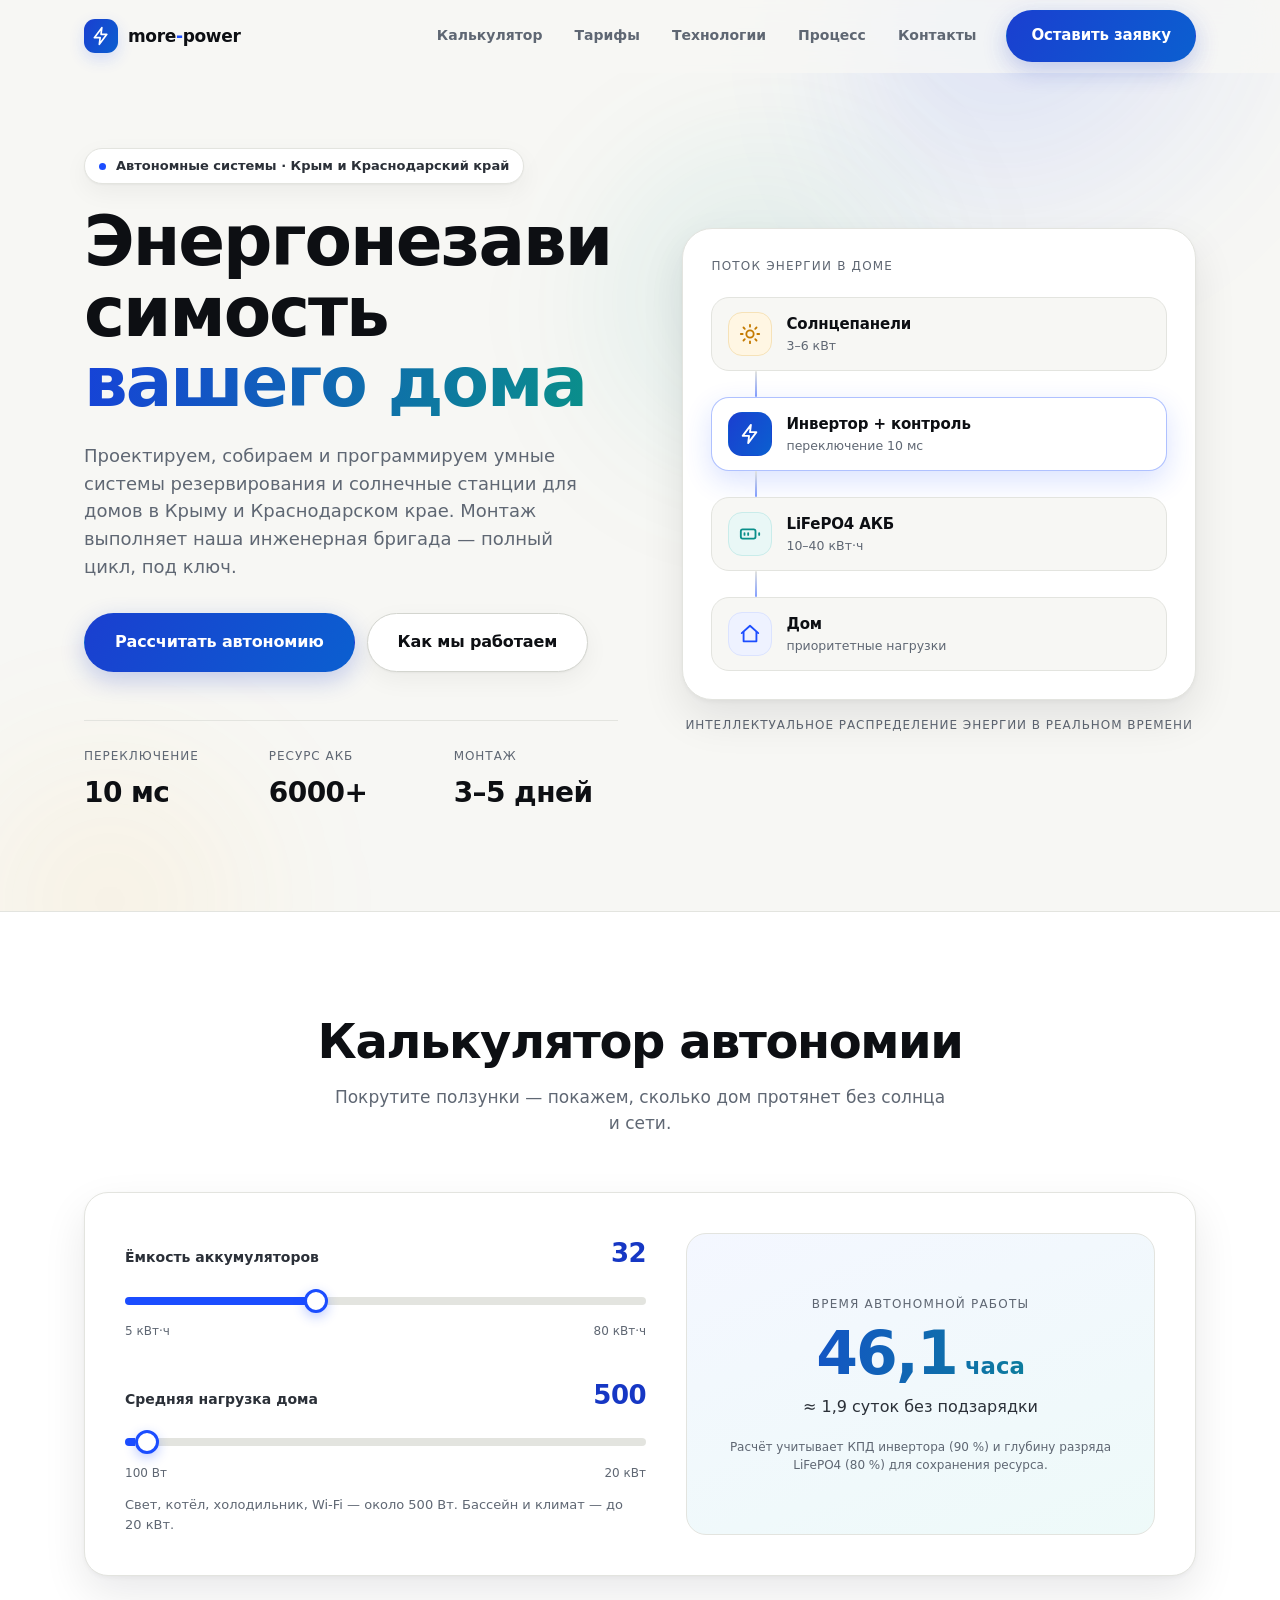
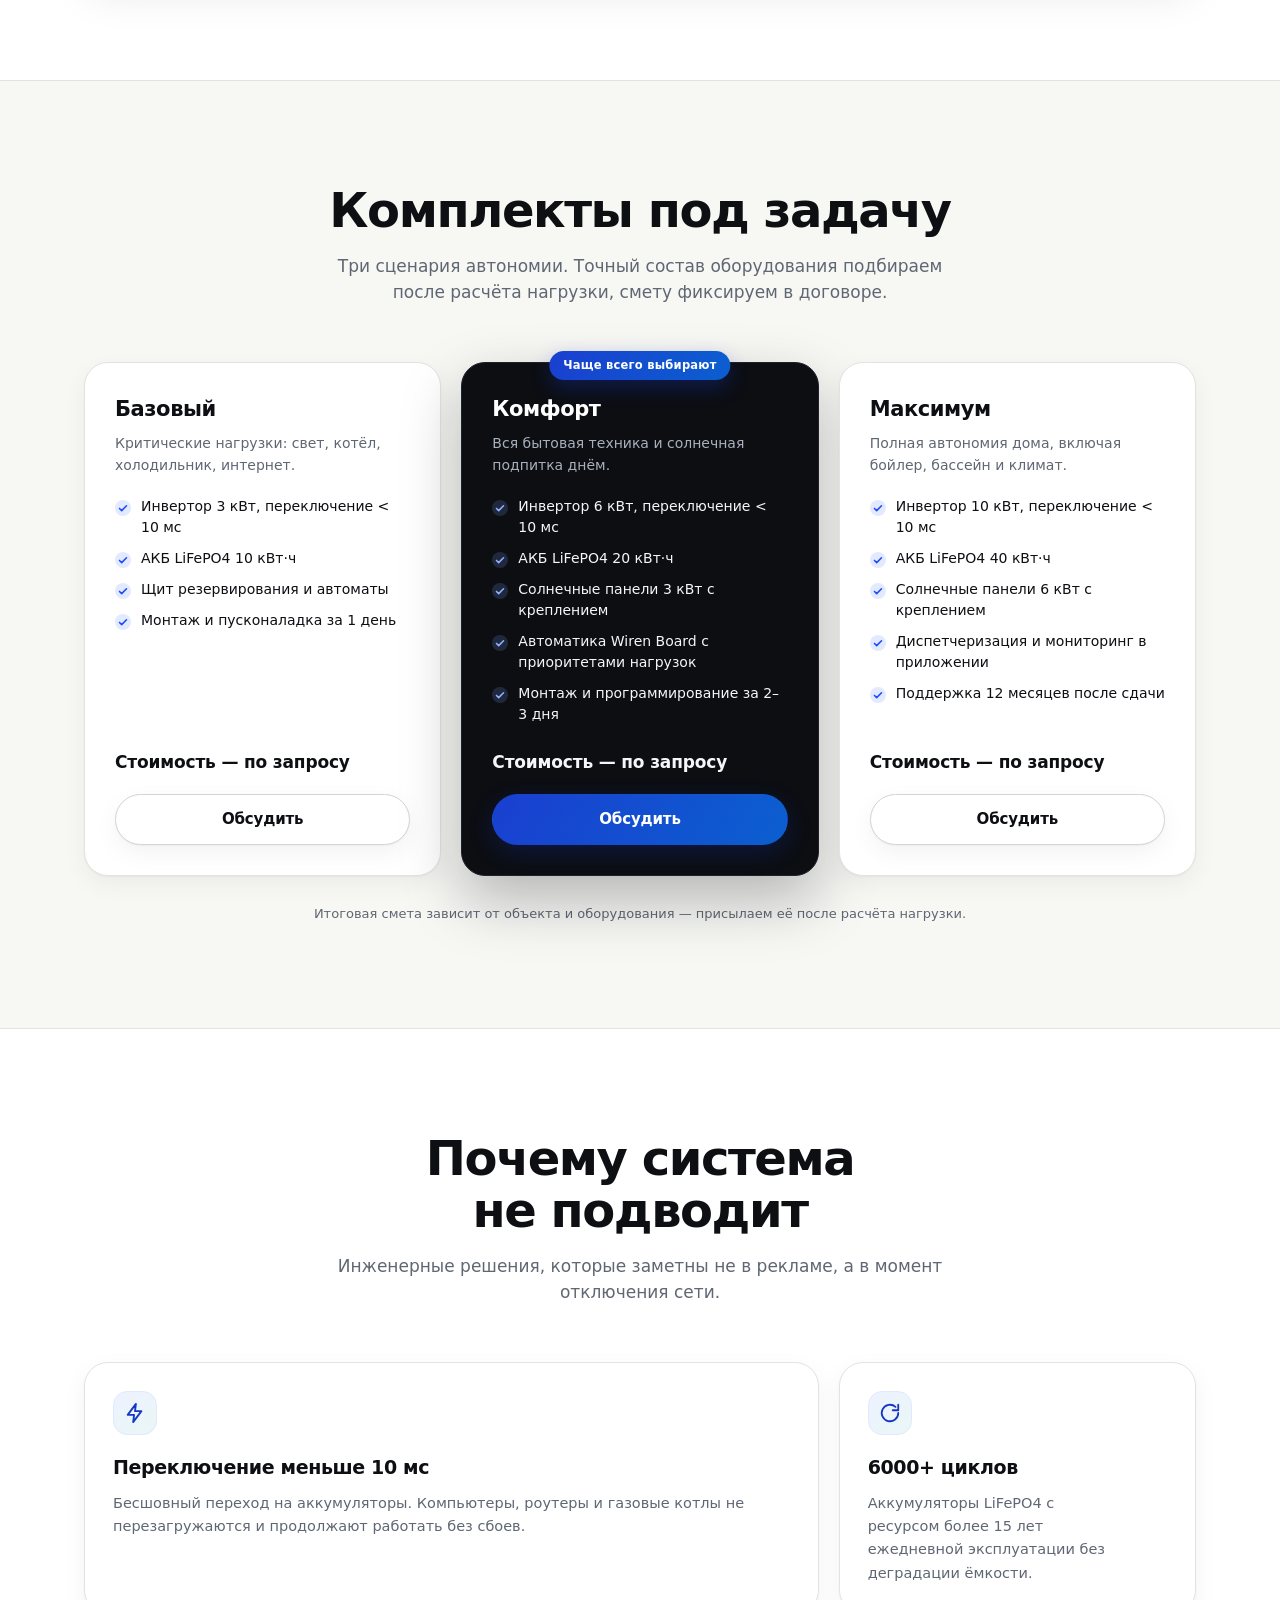
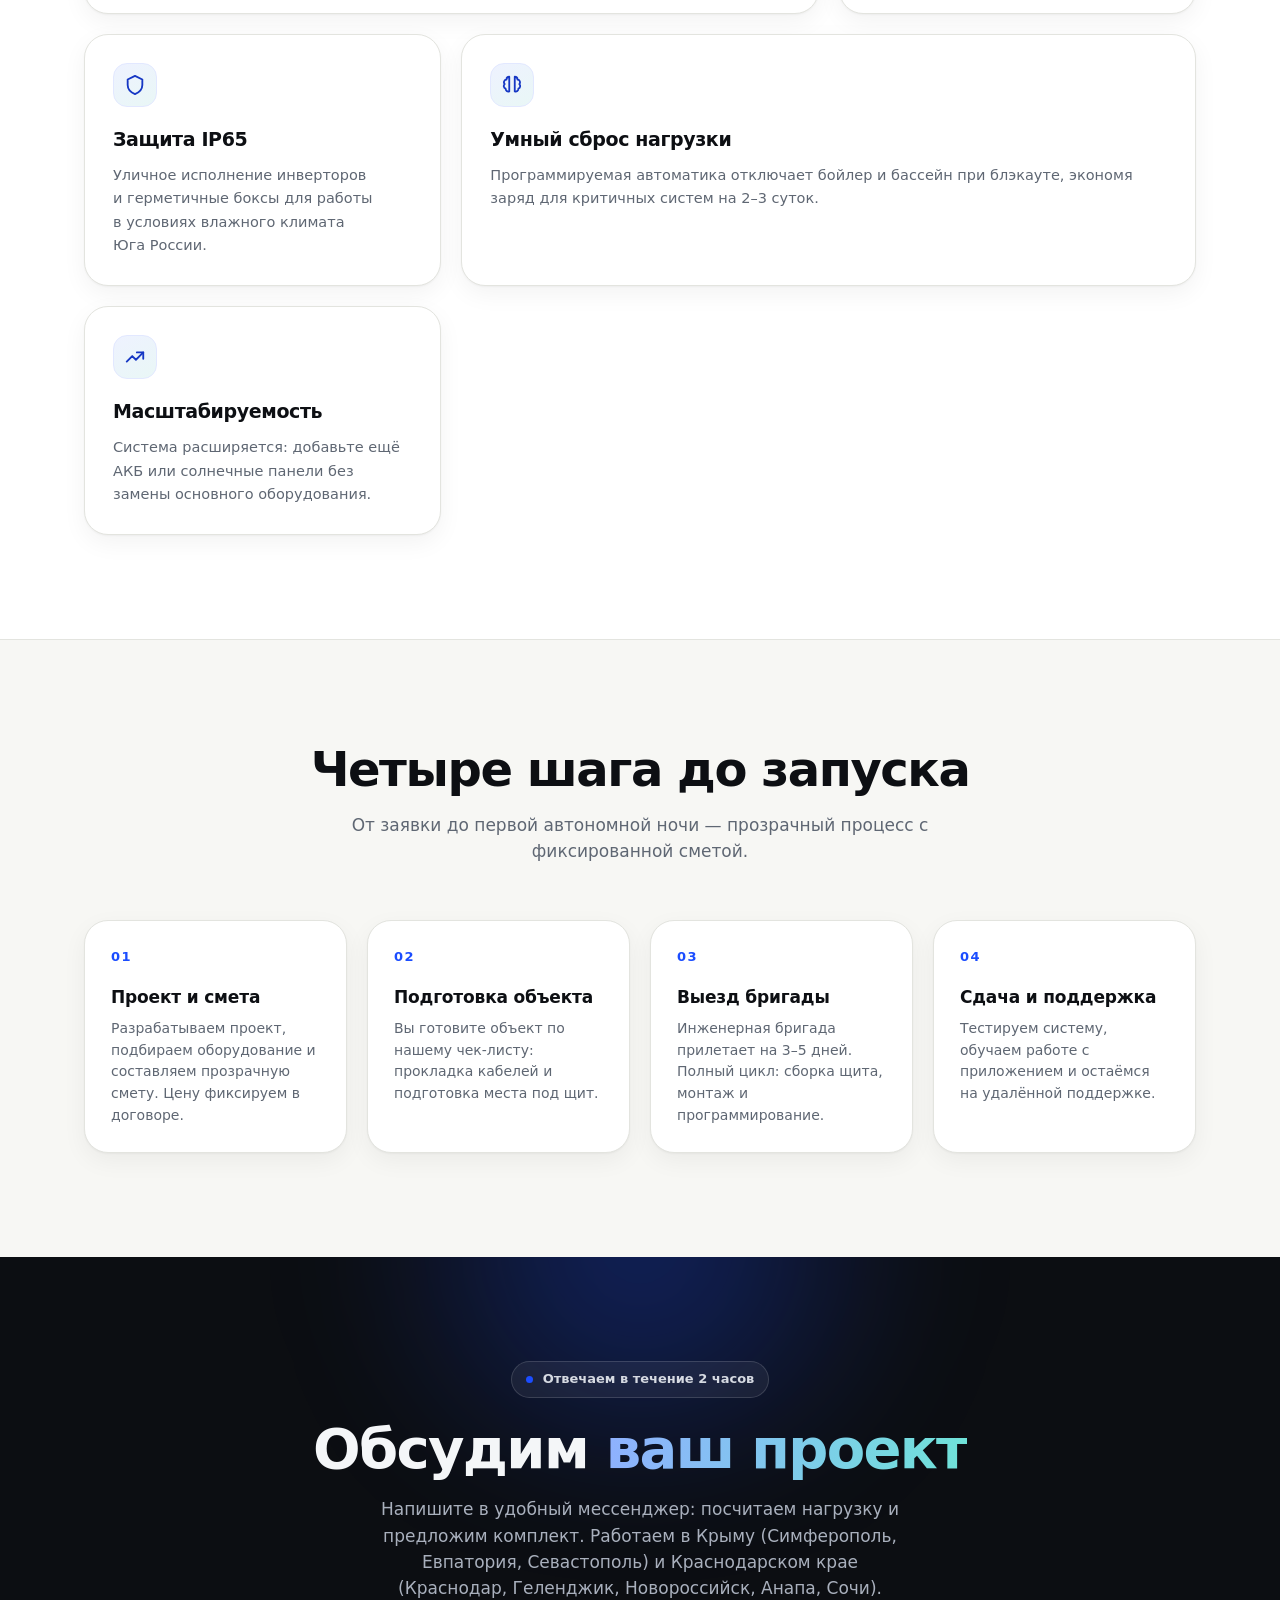
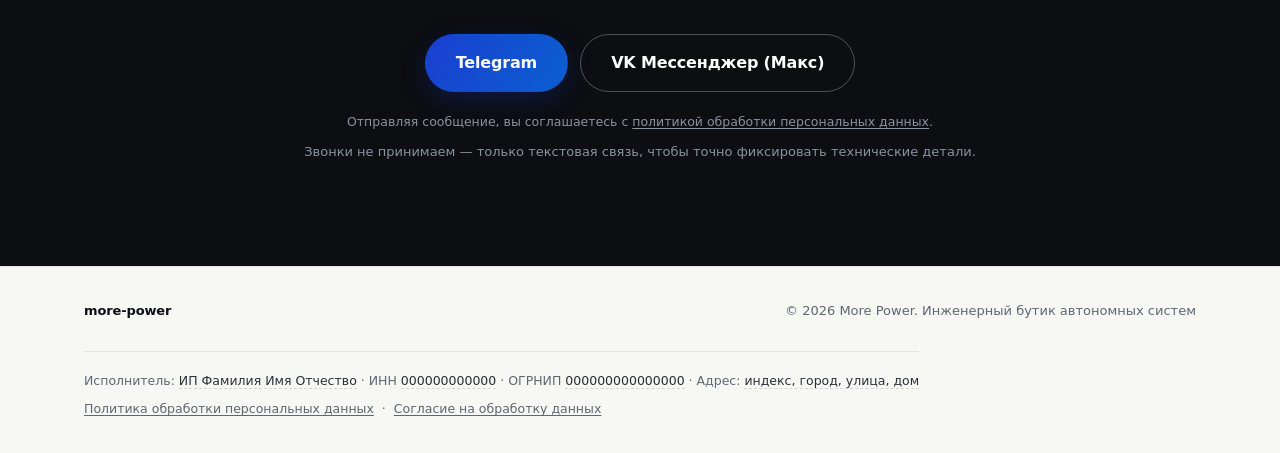
==== commit 06a1aab6: "Add files via upload" ====
--- a/index.html
+++ b/index.html
@@ -377,4 +377,4 @@
         calculate();
     </script>
 </body>
-</html>
+</html>
--- a/style.css
+++ b/style.css
@@ -57,6 +57,13 @@
     overflow-x: clip;
     -webkit-font-smoothing: antialiased;
     -webkit-tap-highlight-color: rgba(27, 77, 255, 0.12);
+}
+* {
+    overflow-wrap: break-word;
+    word-wrap: break-word;
+    -ms-word-break: break-all;
+    word-break: break-word;
+    hyphens: auto;
 }
 
 .container { max-width: 1160px; margin: 0 auto; padding: 0 24px; }
--- a/style.css
+++ b/style.css
@@ -57,6 +57,13 @@
     overflow-x: clip;
     -webkit-font-smoothing: antialiased;
     -webkit-tap-highlight-color: rgba(27, 77, 255, 0.12);
+}
+* {
+    overflow-wrap: break-word;
+    word-wrap: break-word;
+    -ms-word-break: break-all;
+    word-break: break-word;
+    hyphens: auto;
 }
 
 .container { max-width: 1160px; margin: 0 auto; padding: 0 24px; }
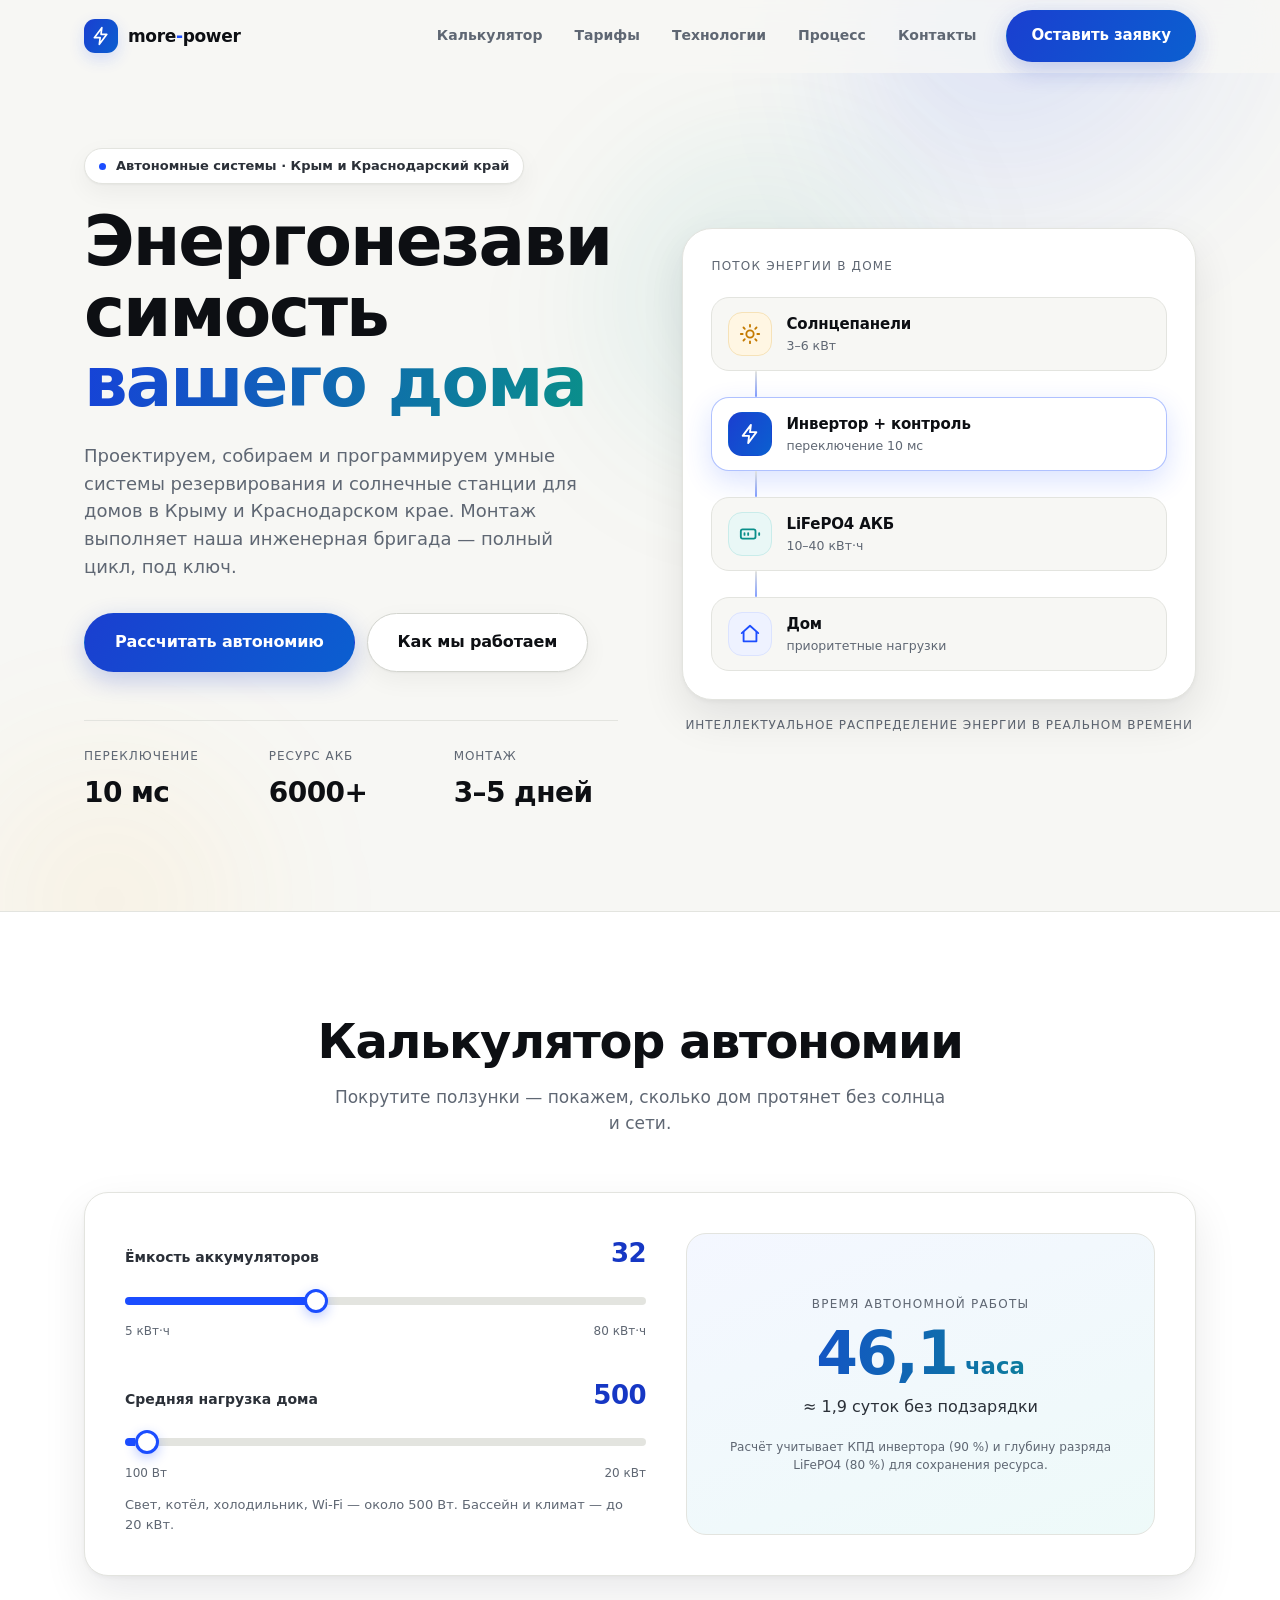
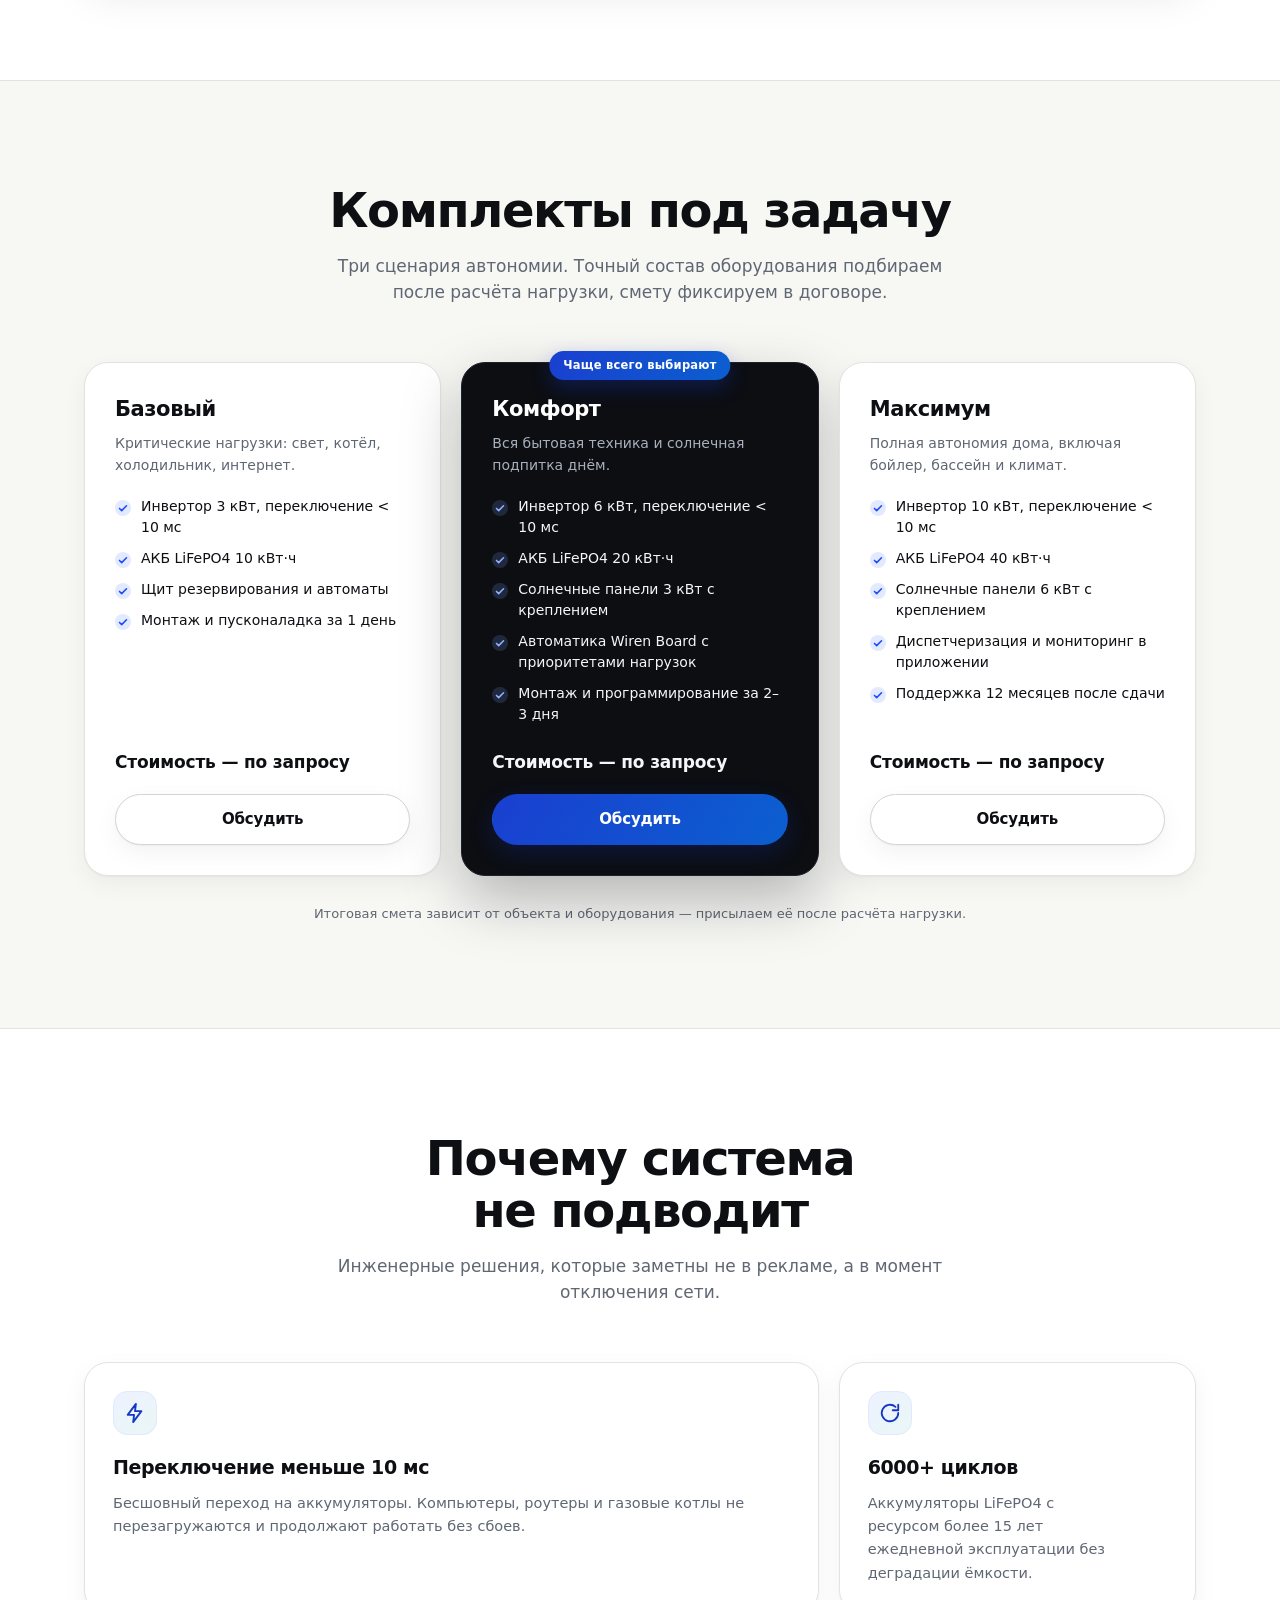
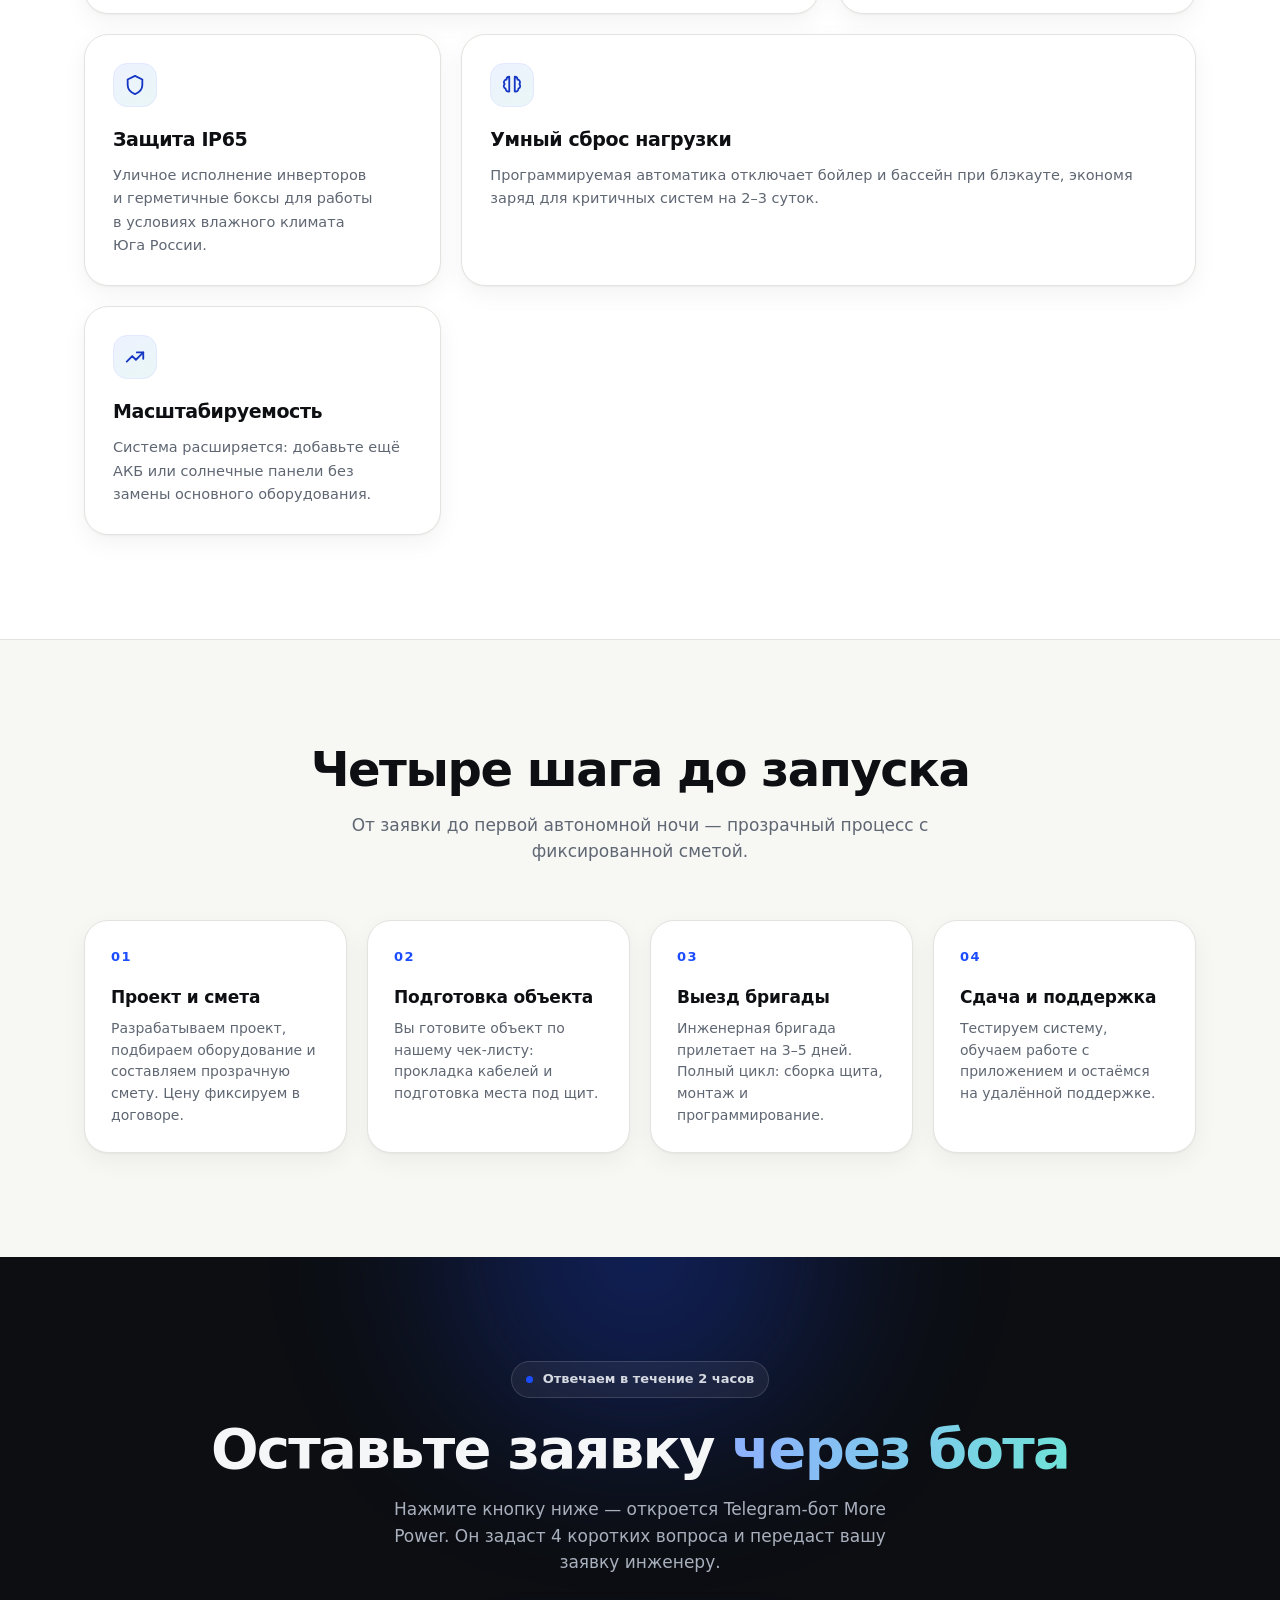
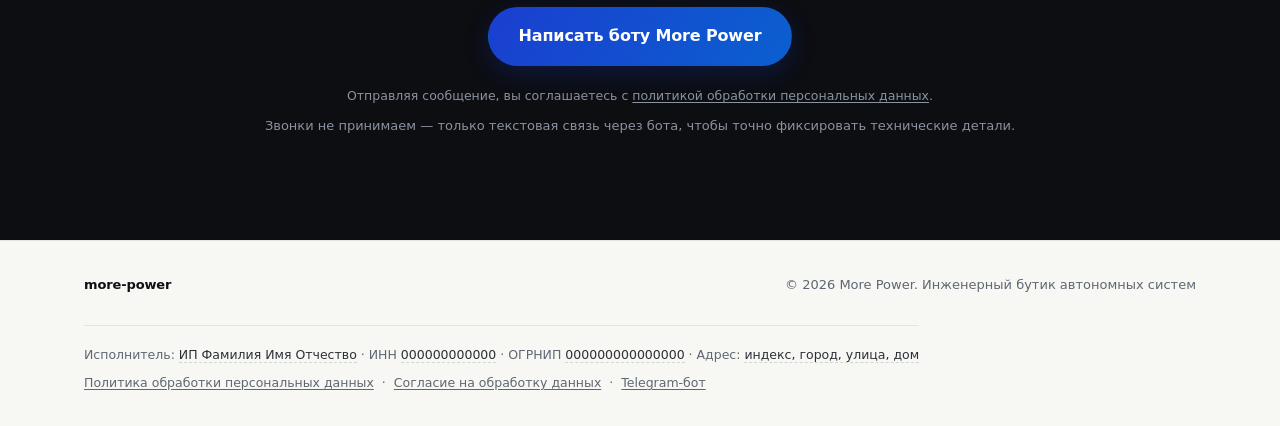
==== commit 6f72cbd0: "Update index.html" ====
--- a/index.html
+++ b/index.html
@@ -9,7 +9,6 @@
     <meta name="author" content="More Power">
     <meta name="robots" content="index, follow">
     <meta name="geo.region" content="RU-KRA">
-    <meta name="geo.region" content="UA-43">
     <meta name="geo.placename" content="Краснодарский край, Республика Крым">
 
     <link rel="canonical" href="https://www.more-power.ru/">
@@ -294,14 +293,13 @@
         <section id="contacts" class="section contacts">
             <div class="container contacts-content">
                 <span class="eyebrow eyebrow-light"><span class="pulse" aria-hidden="true"></span>Отвечаем в течение 2 часов</span>
-                <h2>Обсудим <span class="grad-light">ваш проект</span></h2>
-                <p class="contacts-subtitle">Напишите в удобный мессенджер: посчитаем нагрузку и предложим комплект. Работаем в Крыму (Симферополь, Евпатория, Севастополь) и Краснодарском крае (Краснодар, Геленджик, Новороссийск, Анапа, Сочи).</p>
+                <h2>Оставьте заявку <span class="grad-light">через бота</span></h2>
+                <p class="contacts-subtitle">Нажмите кнопку ниже — откроется Telegram-бот More Power. Он задаст 4 коротких вопроса и передаст вашу заявку инженеру.</p>
                 <div class="contacts-links">
-                    <a href="https://t.me/username" class="btn btn-primary btn-lg" rel="noopener" target="_blank">Telegram</a>
-                    <a href="https://max.ru/username" class="btn btn-outline-light btn-lg" rel="noopener" target="_blank">VK Мессенджер (Макс)</a>
+                    <a href="https://t.me/username_бота?start=site" class="btn btn-primary btn-lg" rel="noopener" target="_blank">Написать боту More Power</a>
                 </div>
                 <p class="contacts-consent">Отправляя сообщение, вы соглашаетесь с <a href="privacy.html">политикой обработки персональных данных</a>.</p>
-                <p class="contacts-note">Звонки не принимаем — только текстовая связь, чтобы точно фиксировать технические детали.</p>
+                <p class="contacts-note">Звонки не принимаем — только текстовая связь через бота, чтобы точно фиксировать технические детали.</p>
             </div>
         </section>
     </main>
@@ -312,14 +310,14 @@
             <span>© 2026 More Power. Инженерный бутик автономных систем</span>
             <div class="footer-legal">
                 <p class="legal-requisites">Исполнитель: <span class="to-fill">ИП Фамилия Имя Отчество</span> · ИНН <span class="to-fill">000000000000</span> · ОГРНИП <span class="to-fill">000000000000000</span> · Адрес: <span class="to-fill">индекс, город, улица, дом</span></p>
-                <p class="legal-links"><a href="privacy.html">Политика обработки персональных данных</a> · <a href="privacy.html#consent">Согласие на обработку данных</a></p>
+                <p class="legal-links"><a href="privacy.html">Политика обработки персональных данных</a> · <a href="privacy.html#consent">Согласие на обработку данных</a> · <a href="https://t.me/username_бота?start=site" rel="noopener" target="_blank">Telegram-бот</a></p>
             </div>
         </div>
     </footer>
 
     <div class="mobile-cta" id="mobileCta">
         <a href="#calculator" class="btn btn-ghost">Калькулятор</a>
-        <a href="#contacts" class="btn btn-primary">Оставить заявку</a>
+        <a href="https://t.me/username_бота?start=site" class="btn btn-primary" rel="noopener" target="_blank">Написать боту</a>
     </div>
 
     <script>
@@ -377,4 +375,4 @@
         calculate();
     </script>
 </body>
-</html>+</html>
